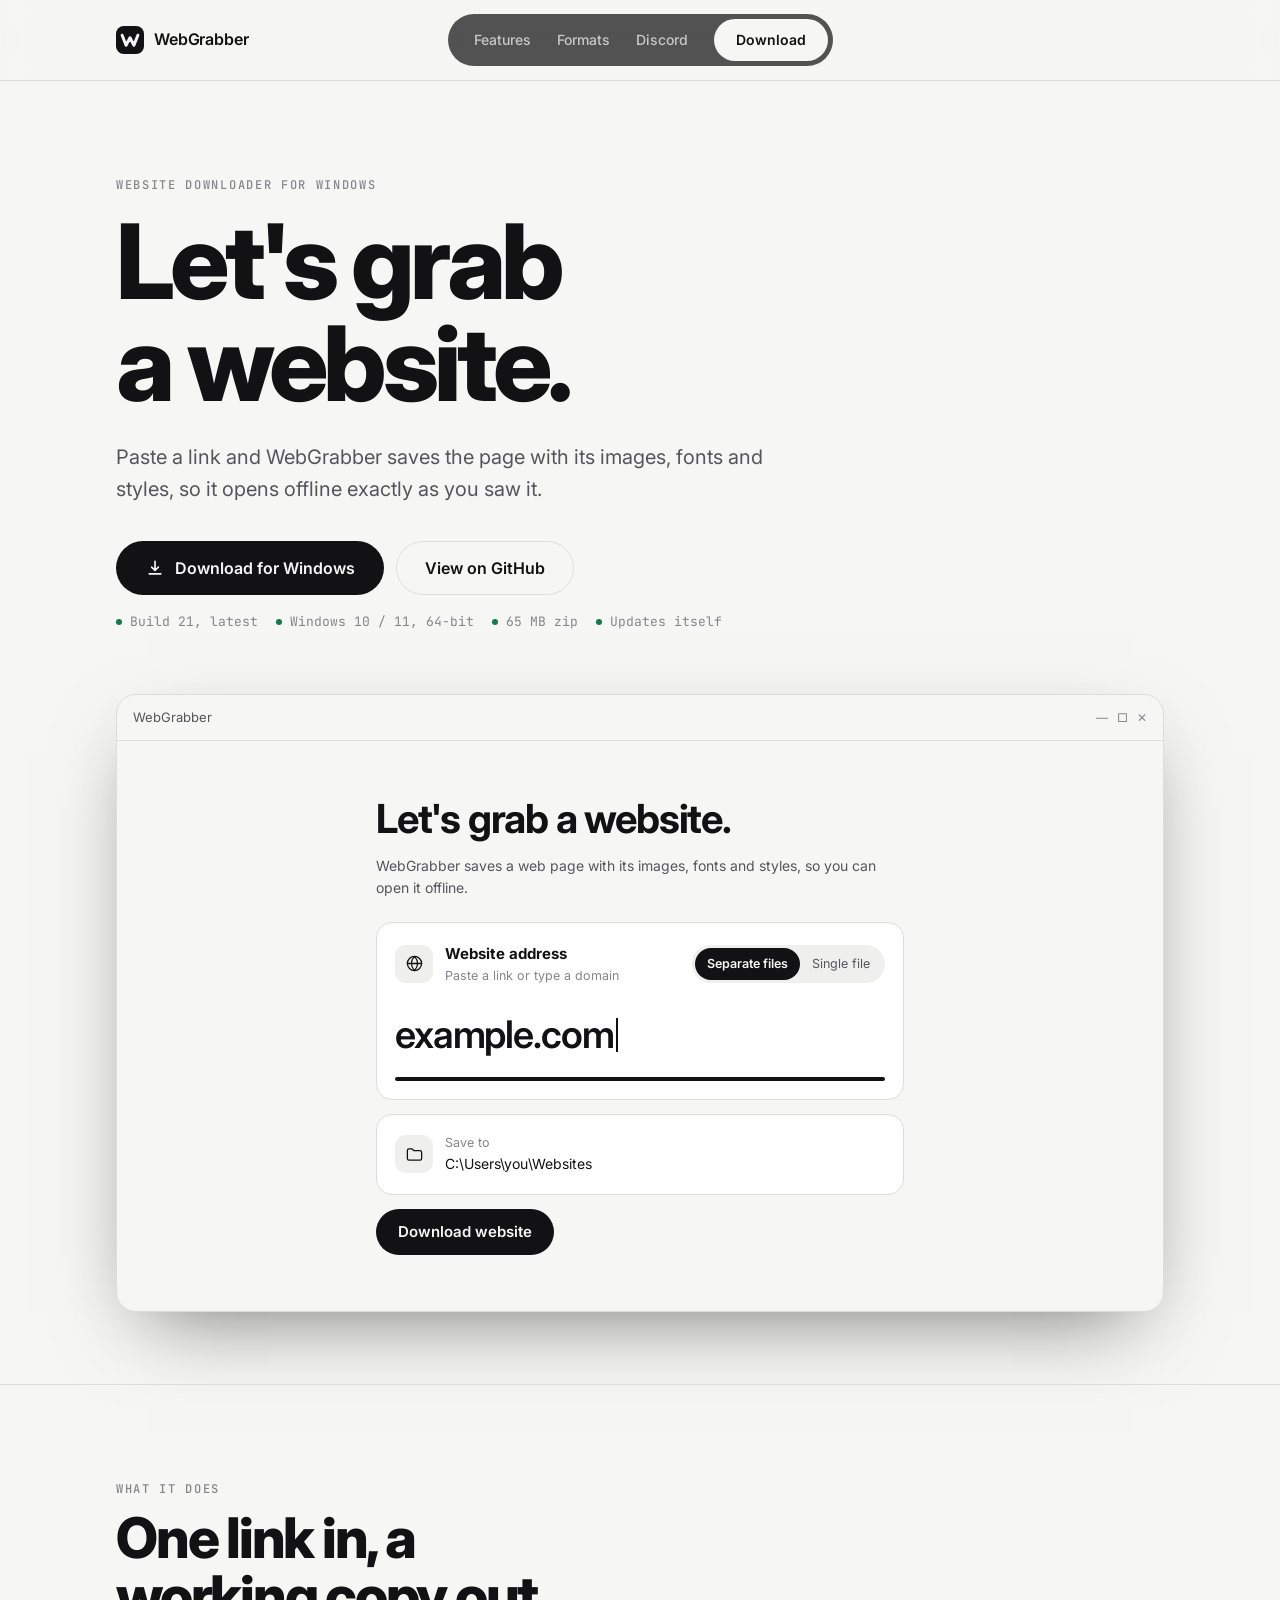
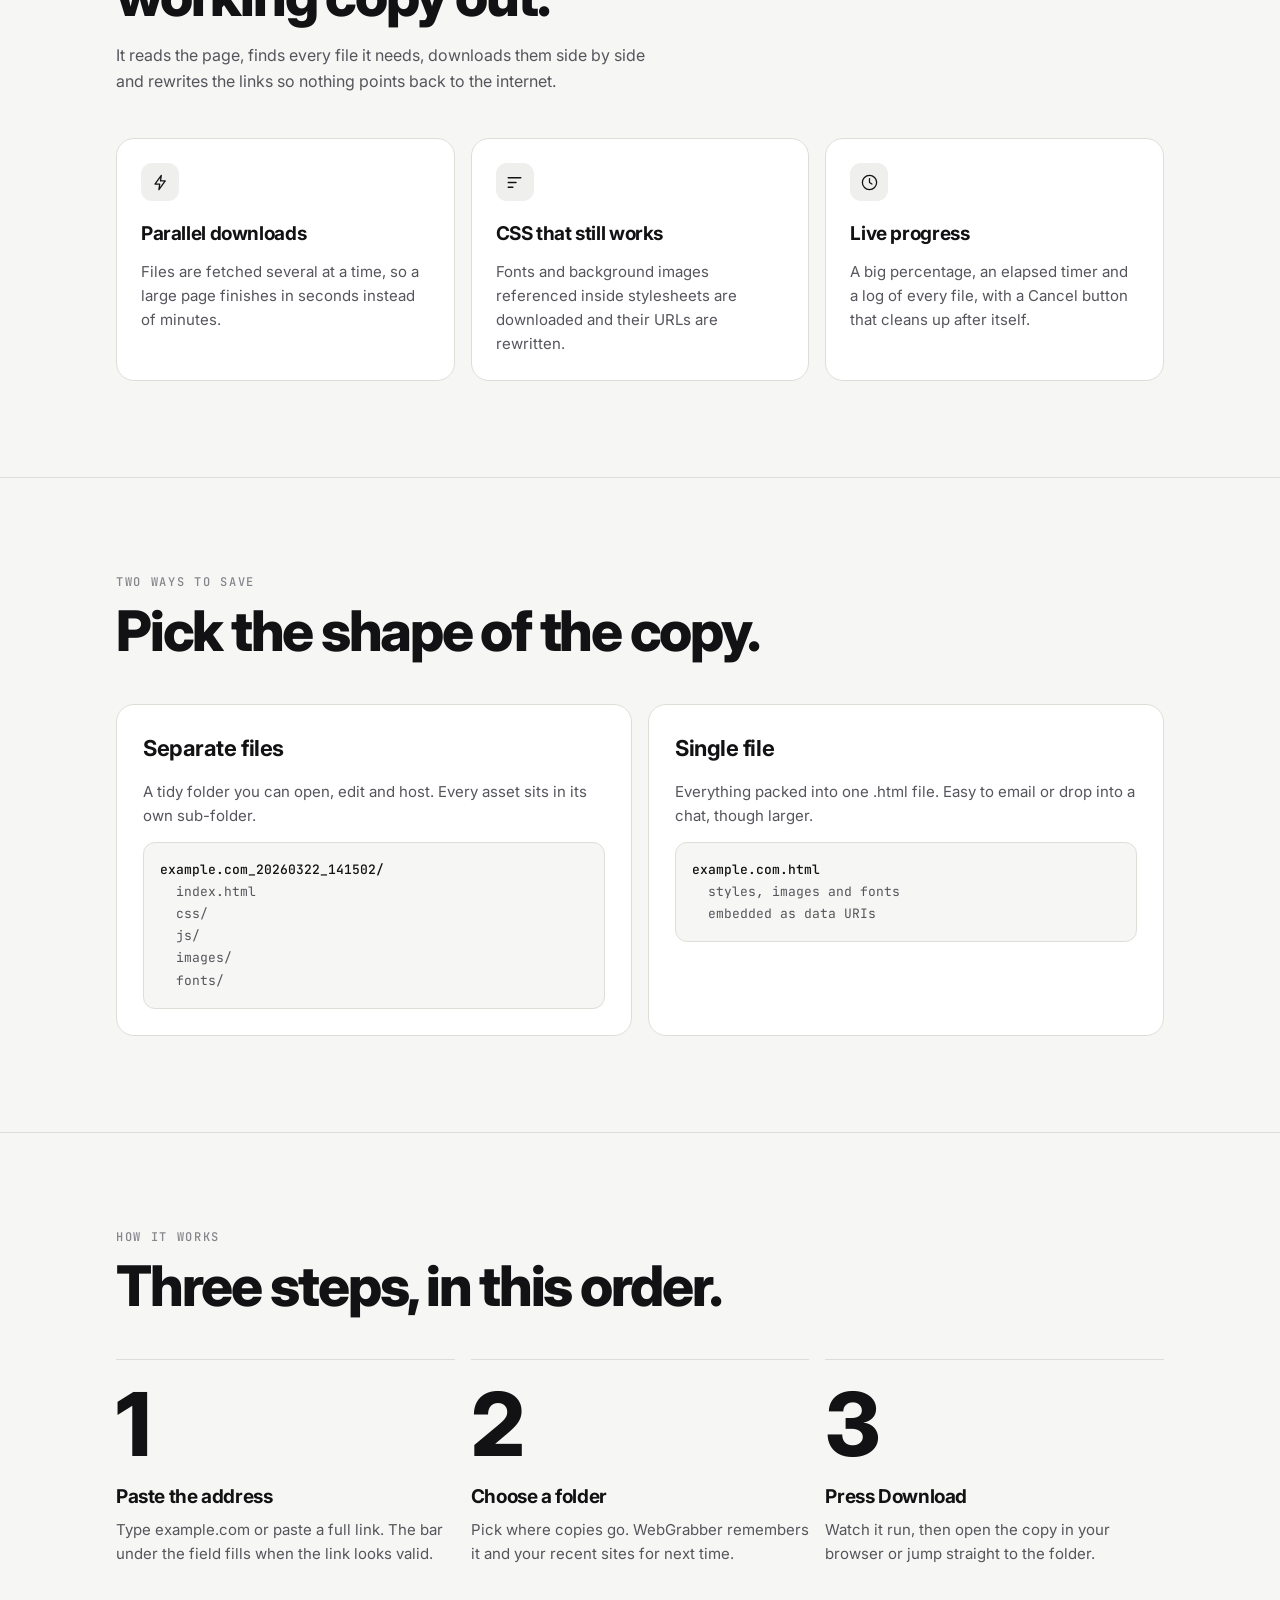
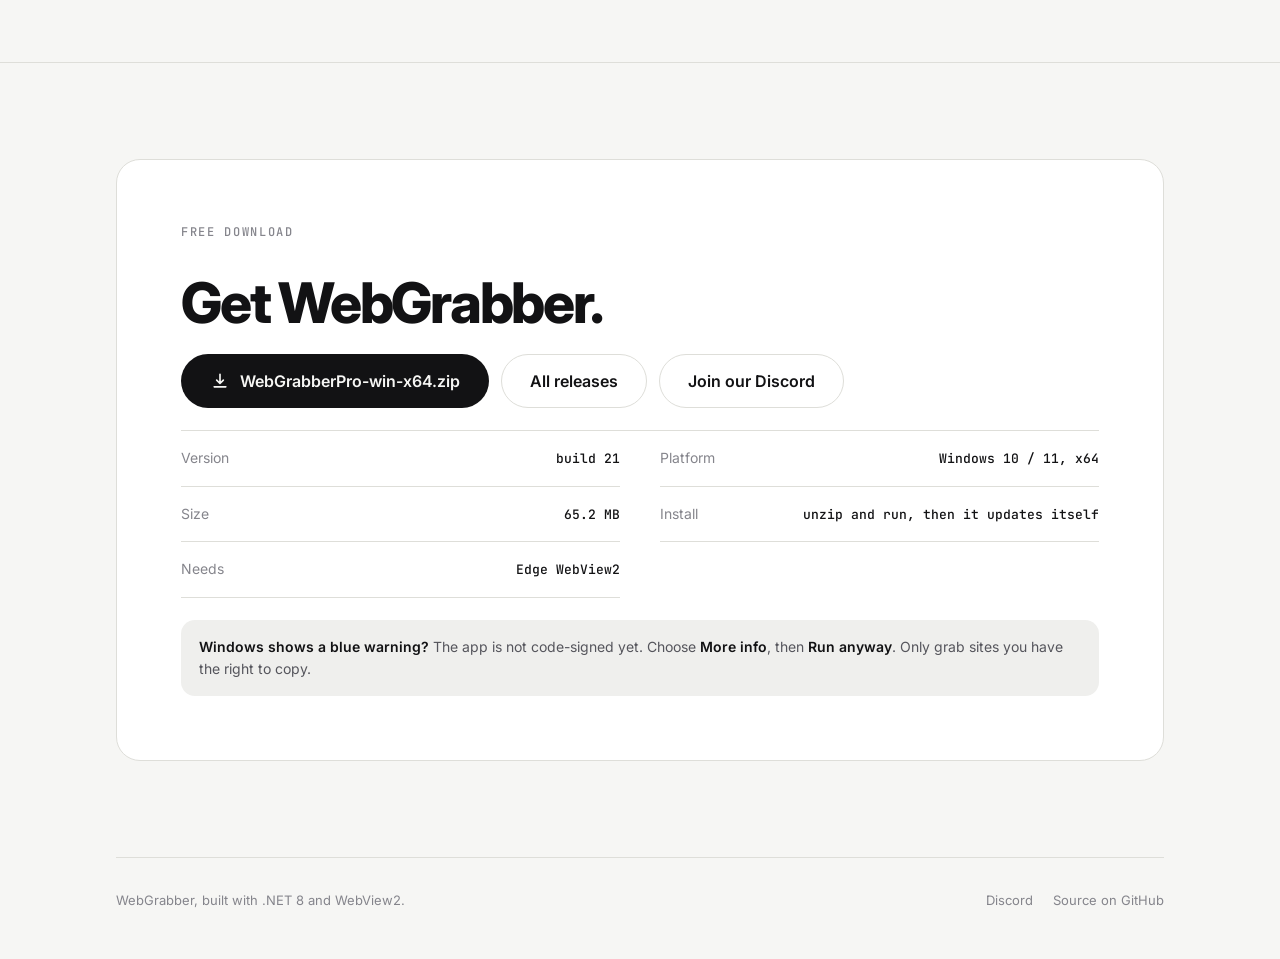
==== docs/index.html @ d93652ce "Add landing page in docs/ for GitHub Pages, with live version labels Co-Authored-By: Claude Sonnet 5" ====
<!doctype html>
<html lang="en">
<head>
<meta charset="utf-8">
<meta name="viewport" content="width=device-width, initial-scale=1">
<style>body{margin:0}</style>
<title>WebGrabber</title>
<link rel="preconnect" href="https://fonts.googleapis.com">
<link rel="preconnect" href="https://fonts.gstatic.com" crossorigin>
<link rel="stylesheet" href="https://fonts.googleapis.com/css2?family=Inter:wght@400;500;600;800&family=JetBrains+Mono:wght@400;500&display=swap">
<style>
/* Layout: one narrow column, oversized type, thin rules and bars. Mirrors the desktop app: near-black, off-white pill buttons. */
:root {
  --bg: #111113;
  --panel: #18181b;
  --panel-2: #1f1f23;
  --line: #2a2a30;
  --fg: #f4f4f5;
  --muted: #a1a1aa;
  --faint: #6b6b74;
  --btn-bg: #f4f4f5;
  --btn-fg: #111113;
  --ok: #6ee7a8;
  --bad: #f87171;
  --font: "Inter", "Segoe UI Variable", "Segoe UI", system-ui, sans-serif;
  --mono: "JetBrains Mono", ui-monospace, Consolas, monospace;
  color-scheme: dark;
}
@media (prefers-color-scheme: light) {
  :root:not([data-theme="dark"]) {
    --bg: #f6f6f4; --panel: #ffffff; --panel-2: #efefed; --line: #deded9;
    --fg: #121214; --muted: #55555c; --faint: #85858c;
    --btn-bg: #121214; --btn-fg: #f6f6f4; --ok: #137a49; --bad: #b42318;
    color-scheme: light;
  }
}
:root[data-theme="light"] {
  --bg: #f6f6f4; --panel: #ffffff; --panel-2: #efefed; --line: #deded9;
  --fg: #121214; --muted: #55555c; --faint: #85858c;
  --btn-bg: #121214; --btn-fg: #f6f6f4; --ok: #137a49; --bad: #b42318;
  color-scheme: light;
}
* { box-sizing: border-box; }
body { background: var(--bg); color: var(--fg); font: 400 16px/1.6 var(--font); -webkit-font-smoothing: antialiased; }
a { color: inherit; }
:focus-visible { outline: 2px solid var(--fg); outline-offset: 3px; border-radius: 6px; }

.wrap { width: 100%; max-width: 1080px; margin-inline: auto; padding-inline: max(16px, env(safe-area-inset-left, 0px)) max(16px, env(safe-area-inset-right, 0px)); }
.wrap > * { min-width: 0; }

/* nav: stays pinned while scrolling */
body::before { content: ""; position: fixed; inset: 0 0 auto; height: env(safe-area-inset-top, 0px); z-index: 30; background: var(--bg); }
.topbar { position: sticky; top: env(safe-area-inset-top, 0px); z-index: 20; background: var(--bg); border-bottom: 1px solid var(--line); }
@supports (background: color-mix(in srgb, red 50%, transparent)) { @supports (background: color-mix(in srgb, red 50%, transparent)) { .topbar { background: color-mix(in srgb, var(--bg) 60%, transparent); -webkit-backdrop-filter: blur(14px) saturate(1.5); backdrop-filter: blur(14px) saturate(1.5); } } }
section, header { scroll-margin-top: 72px; }
nav { display: flex; align-items: center; justify-content: space-between; gap: 16px; padding-block: 14px; }
.brand { display: flex; align-items: center; gap: 10px; font-weight: 600; text-decoration: none; letter-spacing: -.01em; }
.brand svg { width: 28px; height: 28px; }
nav { display: grid; grid-template-columns: 1fr auto 1fr; }
.nav-links { grid-column: 2; display: flex; align-items: center; gap: 26px; padding: 5px 5px 5px 26px; border-radius: 999px; background: var(--btn-bg); color: var(--btn-fg); font-size: 14px; font-weight: 500; }
@supports (background: color-mix(in srgb, red 50%, transparent)) { .nav-links { background: color-mix(in srgb, var(--btn-bg) 72%, transparent); -webkit-backdrop-filter: blur(14px) saturate(1.5); backdrop-filter: blur(14px) saturate(1.5); } }
.nav-links a { text-decoration: none; color: var(--btn-fg); opacity: .72; transition: opacity .15s; }
.nav-links a:hover { opacity: 1; color: var(--btn-fg); }
.nav-links a.dl-link { opacity: 1; background: var(--btn-fg); color: var(--btn-bg); font-weight: 600; padding: 10px 22px; border-radius: 999px; }
.nav-links a.dl-link:hover { color: var(--btn-bg); }
@media (max-width: 640px) { nav { grid-template-columns: 1fr auto; } .nav-links { grid-column: 2; gap: 18px; padding-left: 20px; } }
@media (max-width: 440px) { .nav-links .hide-sm, .brand span { display: none; } .nav-links { padding-left: 5px; } }

/* buttons */
.btn { display: inline-flex; align-items: center; justify-content: center; gap: 10px; height: 54px; padding: 0 28px; border-radius: 999px; font: 600 16px var(--font); text-decoration: none; border: 1px solid transparent; transition: transform .15s, background .15s; }
.btn svg { width: 20px; height: 20px; }
.btn-main { background: var(--btn-bg); color: var(--btn-fg); }
.btn-main:hover { transform: translateY(-1px); }
.btn-ghost { border-color: var(--line); color: var(--fg); }
.btn-ghost:hover { background: var(--panel); }
.btn-sm { height: 40px; padding: 0 18px; font-size: 14px; }

/* hero */
.hero { padding-block: clamp(40px, 8vw, 96px) clamp(40px, 6vw, 72px); }
.eyebrow { font: 500 12px var(--mono); letter-spacing: .14em; text-transform: uppercase; color: var(--faint); }
h1 { margin: 18px 0 0; font-weight: 800; font-size: clamp(44px, 9vw, 104px); line-height: .98; letter-spacing: -.045em; text-wrap: balance; max-width: 12ch; }
.lede { margin: 26px 0 0; max-width: 52ch; font-size: clamp(17px, 2.2vw, 20px); color: var(--muted); }
.cta { margin-top: 36px; display: flex; flex-wrap: wrap; gap: 12px; align-items: center; }
.meta { margin-top: 18px; display: flex; flex-wrap: wrap; gap: 6px 18px; font: 400 13px var(--mono); color: var(--faint); }
.meta span::before { content: ""; display: inline-block; width: 6px; height: 6px; border-radius: 50%; background: var(--ok); margin-right: 8px; vertical-align: 1px; }

/* app mock */
.shot { margin-top: clamp(36px, 6vw, 64px); border: 1px solid var(--line); border-radius: 20px; background: var(--bg); overflow: hidden; box-shadow: 0 30px 80px -30px rgba(0,0,0,.55); }
.shot-bar { display: flex; align-items: center; justify-content: space-between; padding: 12px 16px; border-bottom: 1px solid var(--line); font-size: 13px; color: var(--muted); }
.shot-bar .dots { display: flex; gap: 14px; color: var(--faint); font-size: 12px; }
.shot-body { padding: clamp(22px, 5vw, 56px); display: grid; gap: 14px; max-width: 640px; margin-inline: auto; }
.shot h3 { margin: 0; font-size: clamp(26px, 4.6vw, 40px); letter-spacing: -.03em; line-height: 1.1; }
.shot p { margin: 0 0 8px; color: var(--muted); font-size: 14px; }
.card { background: var(--panel); border: 1px solid var(--line); border-radius: 16px; padding: 18px; }
.card-head { display: flex; flex-wrap: wrap; gap: 12px; align-items: center; justify-content: space-between; }
.tile { width: 38px; height: 38px; border-radius: 11px; background: var(--panel-2); display: grid; place-items: center; flex: none; }
.tile svg { width: 19px; height: 19px; }
.seg { display: inline-flex; background: var(--panel-2); border-radius: 999px; padding: 3px; font-size: 12.5px; }
.seg span { padding: 6px 12px; border-radius: 999px; color: var(--muted); white-space: nowrap; }
.seg .on { background: var(--btn-bg); color: var(--btn-fg); font-weight: 600; }
.url { margin-top: 18px; font-size: clamp(24px, 5vw, 38px); font-weight: 600; letter-spacing: -.03em; overflow-wrap: anywhere; }
.url i { display: inline-block; width: 2px; height: .9em; background: var(--fg); vertical-align: -.1em; margin-left: 3px; animation: blink 1.1s steps(1) infinite; }
@keyframes blink { 50% { opacity: 0; } }
.track { margin-top: 12px; height: 4px; border-radius: 4px; background: var(--line); overflow: hidden; }
.track b { display: block; height: 100%; width: 100%; background: var(--fg); }
.fake-btn { justify-self: start; display: inline-flex; gap: 8px; align-items: center; height: 46px; padding: 0 22px; border-radius: 999px; background: var(--btn-bg); color: var(--btn-fg); font-weight: 600; font-size: 15px; }

/* sections */
section { padding-block: clamp(48px, 8vw, 96px); border-top: 1px solid var(--line); }
h2 { margin: 12px 0 0; font-size: clamp(32px, 5.5vw, 56px); line-height: 1.04; letter-spacing: -.04em; font-weight: 800; text-wrap: balance; max-width: 18ch; }
.sub { margin: 18px 0 0; max-width: 56ch; color: var(--muted); }

.grid3 { margin-top: 44px; display: grid; grid-template-columns: repeat(auto-fit, minmax(260px, 1fr)); gap: 16px; }
.feat { padding: 24px; border: 1px solid var(--line); border-radius: 18px; background: var(--panel); display: grid; gap: 10px; align-content: start; }
.feat .tile { margin-bottom: 8px; }
.feat h3 { margin: 0; font-size: 19px; letter-spacing: -.02em; }
.feat p { margin: 0; color: var(--muted); font-size: 15px; }

/* modes */
.modes { margin-top: 44px; display: grid; grid-template-columns: repeat(auto-fit, minmax(300px, 1fr)); gap: 16px; }
.mode { border: 1px solid var(--line); border-radius: 18px; padding: 26px; background: var(--panel); display: grid; gap: 14px; align-content: start; }
.mode h3 { margin: 0; font-size: 22px; letter-spacing: -.02em; }
.mode p { margin: 0; color: var(--muted); font-size: 15px; }
pre { margin: 0; padding: 16px; border-radius: 12px; background: var(--bg); border: 1px solid var(--line); font: 400 13px/1.7 var(--mono); color: var(--muted); overflow-x: auto; }
pre b { color: var(--fg); font-weight: 500; }

/* steps: a real sequence */
.steps { margin: 44px 0 0; padding: 0; list-style: none; display: grid; grid-template-columns: repeat(auto-fit, minmax(240px, 1fr)); gap: 16px; counter-reset: s; }
.steps li { counter-increment: s; border-top: 1px solid var(--line); padding-top: 20px; }
.steps li::before { content: counter(s); display: block; font-weight: 800; font-size: clamp(56px, 8vw, 88px); line-height: 1; letter-spacing: -.05em; margin-bottom: 14px; }
.steps h3 { margin: 0 0 6px; font-size: 19px; letter-spacing: -.02em; }
.steps p { margin: 0; color: var(--muted); font-size: 15px; }

/* download panel */
.dl { border: 1px solid var(--line); border-radius: 24px; background: var(--panel); padding: clamp(28px, 6vw, 64px); display: grid; gap: 22px; }
.dl h2 { max-width: 14ch; }
.kv { display: grid; grid-template-columns: repeat(auto-fit, minmax(min(100%, 300px), 1fr)); column-gap: 40px; border-top: 1px solid var(--line); }
.kv div { padding: 16px 0; border-bottom: 1px solid var(--line); display: flex; justify-content: space-between; align-items: baseline; gap: 12px; font-size: 14px; }
.kv span { color: var(--faint); }
.kv b { font: 500 13px var(--mono); text-align: right; }
.note { padding: 16px 18px; border-radius: 14px; background: var(--panel-2); color: var(--muted); font-size: 14px; }
.note strong { color: var(--fg); font-weight: 600; }

footer { border-top: 1px solid var(--line); padding-block: 32px 48px; display: flex; flex-wrap: wrap; gap: 12px 24px; justify-content: space-between; color: var(--faint); font-size: 13px; }
footer a { text-decoration: none; }
footer a:hover { color: var(--fg); }

@media (prefers-reduced-motion: reduce) { .url i { animation: none; } .btn { transition: none; } }
</style>

<div class="topbar"><div class="wrap">
  <nav>
    <a class="brand" href="#top" aria-label="WebGrabber home">
      <svg viewBox="0 0 32 32" aria-hidden="true"><rect width="32" height="32" rx="9" style="fill:var(--btn-bg)"/><path d="M7 10.5L11.5 22L16 13.5L20.5 22L25 10.5" fill="none" style="stroke:var(--btn-fg)" stroke-width="3.4" stroke-linecap="round" stroke-linejoin="round"/></svg>
      WebGrabber
    </a>
    <div class="nav-links">
      <a class="hide-sm" href="#features">Features</a>
      <a class="hide-sm" href="#formats">Formats</a>
      <a href="https://discord.com/invite/cwxeXehAFX">Discord</a>
      <a class="dl-link" href="https://github.com/b62082826-gif/Web-Cloner/releases/latest/download/WebGrabberPro-win-x64.zip">Download</a>
    </div>
  </nav>
</div></div>

<div class="wrap">
  <header class="hero" id="top">
    <div class="eyebrow">Website downloader for Windows</div>
    <h1>Let's grab a website.</h1>
    <p class="lede">Paste a link and WebGrabber saves the page with its images, fonts and styles, so it opens offline exactly as you saw it.</p>
    <div class="cta">
      <a class="btn btn-main" href="https://github.com/b62082826-gif/Web-Cloner/releases/latest/download/WebGrabberPro-win-x64.zip">
        <svg viewBox="0 0 24 24" fill="none" stroke="currentColor" stroke-width="2" stroke-linecap="round" stroke-linejoin="round" aria-hidden="true"><path d="M12 4v11m0 0l-4-4m4 4l4-4"/><path d="M5 19h14"/></svg>
        Download for Windows
      </a>
      <a class="btn btn-ghost" href="https://github.com/b62082826-gif/Web-Cloner">View on GitHub</a>
    </div>
    <div class="meta"><span id="vMeta">Build 21, latest</span><span>Windows 10 / 11, 64-bit</span><span>65 MB zip</span><span>Updates itself</span></div>

    <div class="shot" role="img" aria-label="The WebGrabber home screen with a website address typed in">
      <div class="shot-bar"><span>WebGrabber</span><span class="dots">&#8212; &nbsp; &#9633; &nbsp; &#10005;</span></div>
      <div class="shot-body">
        <h3>Let's grab a website.</h3>
        <p>WebGrabber saves a web page with its images, fonts and styles, so you can open it offline.</p>
        <div class="card">
          <div class="card-head">
            <div style="display:flex;gap:12px;align-items:center">
              <div class="tile"><svg viewBox="0 0 24 24" fill="none" stroke="currentColor" stroke-width="1.6" stroke-linecap="round" stroke-linejoin="round" aria-hidden="true"><circle cx="12" cy="12" r="9"/><path d="M3 12h18M12 3c2.6 2.7 3.9 5.7 3.9 9s-1.3 6.3-3.9 9c-2.6-2.7-3.9-5.7-3.9-9S9.4 5.7 12 3z"/></svg></div>
              <div><b style="font-size:15px">Website address</b><div style="font-size:12.5px;color:var(--faint)">Paste a link or type a domain</div></div>
            </div>
            <div class="seg"><span class="on">Separate files</span><span>Single file</span></div>
          </div>
          <div class="url">example.com<i></i></div>
          <div class="track"><b></b></div>
        </div>
        <div class="card" style="display:flex;gap:12px;align-items:center">
          <div class="tile"><svg viewBox="0 0 24 24" fill="none" stroke="currentColor" stroke-width="1.6" stroke-linecap="round" stroke-linejoin="round" aria-hidden="true"><path d="M3 7a2 2 0 0 1 2-2h4l2 2h8a2 2 0 0 1 2 2v8a2 2 0 0 1-2 2H5a2 2 0 0 1-2-2V7z"/></svg></div>
          <div style="min-width:0"><div style="font-size:12.5px;color:var(--faint)">Save to</div><div style="font-size:14px;overflow-wrap:anywhere">C:\Users\you\Websites</div></div>
        </div>
        <span class="fake-btn">Download website</span>
      </div>
    </div>
  </header>
</div>

<section id="features">
  <div class="wrap">
    <div class="eyebrow">What it does</div>
    <h2>One link in, a working copy out.</h2>
    <p class="sub">It reads the page, finds every file it needs, downloads them side by side and rewrites the links so nothing points back to the internet.</p>
    <div class="grid3">
      <div class="feat">
        <div class="tile"><svg viewBox="0 0 24 24" fill="none" stroke="currentColor" stroke-width="1.6" stroke-linecap="round" stroke-linejoin="round" aria-hidden="true"><path d="M13 3L5 14h6l-1 7 8-11h-6z"/></svg></div>
        <h3>Parallel downloads</h3>
        <p>Files are fetched several at a time, so a large page finishes in seconds instead of minutes.</p>
      </div>
      <div class="feat">
        <div class="tile"><svg viewBox="0 0 24 24" fill="none" stroke="currentColor" stroke-width="1.6" stroke-linecap="round" stroke-linejoin="round" aria-hidden="true"><path d="M4 6h16M4 12h10M4 18h6"/></svg></div>
        <h3>CSS that still works</h3>
        <p>Fonts and background images referenced inside stylesheets are downloaded and their URLs are rewritten.</p>
      </div>
      <div class="feat">
        <div class="tile"><svg viewBox="0 0 24 24" fill="none" stroke="currentColor" stroke-width="1.6" stroke-linecap="round" stroke-linejoin="round" aria-hidden="true"><circle cx="12" cy="12" r="9"/><path d="M12 7v5l3 2"/></svg></div>
        <h3>Live progress</h3>
        <p>A big percentage, an elapsed timer and a log of every file, with a Cancel button that cleans up after itself.</p>
      </div>
    </div>
  </div>
</section>

<section id="formats">
  <div class="wrap">
    <div class="eyebrow">Two ways to save</div>
    <h2>Pick the shape of the copy.</h2>
    <div class="modes">
      <div class="mode">
        <h3>Separate files</h3>
        <p>A tidy folder you can open, edit and host. Every asset sits in its own sub-folder.</p>
<pre><b>example.com_20260322_141502/</b>
  index.html
  css/
  js/
  images/
  fonts/</pre>
      </div>
      <div class="mode">
        <h3>Single file</h3>
        <p>Everything packed into one .html file. Easy to email or drop into a chat, though larger.</p>
<pre><b>example.com.html</b>
  styles, images and fonts
  embedded as data URIs</pre>
      </div>
    </div>
  </div>
</section>

<section>
  <div class="wrap">
    <div class="eyebrow">How it works</div>
    <h2>Three steps, in this order.</h2>
    <ol class="steps">
      <li><h3>Paste the address</h3><p>Type example.com or paste a full link. The bar under the field fills when the link looks valid.</p></li>
      <li><h3>Choose a folder</h3><p>Pick where copies go. WebGrabber remembers it and your recent sites for next time.</p></li>
      <li><h3>Press Download</h3><p>Watch it run, then open the copy in your browser or jump straight to the folder.</p></li>
    </ol>
  </div>
</section>

<section id="download">
  <div class="wrap">
    <div class="dl">
      <div class="eyebrow">Free download</div>
      <h2>Get WebGrabber.</h2>
      <div class="cta" style="margin-top:0">
        <a class="btn btn-main" href="https://github.com/b62082826-gif/Web-Cloner/releases/latest/download/WebGrabberPro-win-x64.zip">
          <svg viewBox="0 0 24 24" fill="none" stroke="currentColor" stroke-width="2" stroke-linecap="round" stroke-linejoin="round" aria-hidden="true"><path d="M12 4v11m0 0l-4-4m4 4l4-4"/><path d="M5 19h14"/></svg>
          WebGrabberPro-win-x64.zip
        </a>
        <a class="btn btn-ghost" href="https://github.com/b62082826-gif/Web-Cloner/releases">All releases</a>
        <a class="btn btn-ghost" href="https://discord.com/invite/cwxeXehAFX">Join our Discord</a>
      </div>
      <div class="kv">
        <div><span>Version</span><b id="vKv">build 21</b></div>
        <div><span>Platform</span><b>Windows 10 / 11, x64</b></div>
        <div><span>Size</span><b id="sizeKv">65.2 MB</b></div>
        <div><span>Install</span><b>unzip and run, then it updates itself</b></div>
        <div><span>Needs</span><b>Edge WebView2</b></div>
      </div>
      <div class="note"><strong>Windows shows a blue warning?</strong> The app is not code-signed yet. Choose <strong>More info</strong>, then <strong>Run anyway</strong>. Only grab sites you have the right to copy.</div>
    </div>
  </div>
</section>

<div class="wrap">
  <footer>
    <span>WebGrabber, built with .NET 8 and WebView2.</span>
    <span style="display:flex;gap:20px"><a href="https://discord.com/invite/cwxeXehAFX">Discord</a><a href="https://github.com/b62082826-gif/Web-Cloner">Source on GitHub</a></span>
  </footer>
</div>

<script>
/* Keep the version labels current: ask GitHub for the newest build-N release. */
(function () {
  fetch("https://api.github.com/repos/b62082826-gif/Web-Cloner/releases?per_page=30")
    .then(function (r) { return r.ok ? r.json() : Promise.reject(); })
    .then(function (list) {
      var best = null;
      list.forEach(function (rel) {
        var m = /^build-(\d+)$/.exec(rel.tag_name || "");
        if (!m || rel.draft) return;
        var n = +m[1];
        var asset = (rel.assets || []).filter(function (a) { return a.name === "WebGrabberPro-win-x64.zip"; })[0];
        if (asset && (!best || n > best.n)) best = { n: n, size: asset.size };
      });
      if (!best) return;
      document.getElementById("vMeta").textContent = "Build " + best.n + ", latest";
      document.getElementById("vKv").textContent = "build " + best.n;
      document.getElementById("sizeKv").textContent = (best.size / 1048576).toFixed(1) + " MB";
    })
    .catch(function () {});
})();
</script>
</body>
</html>
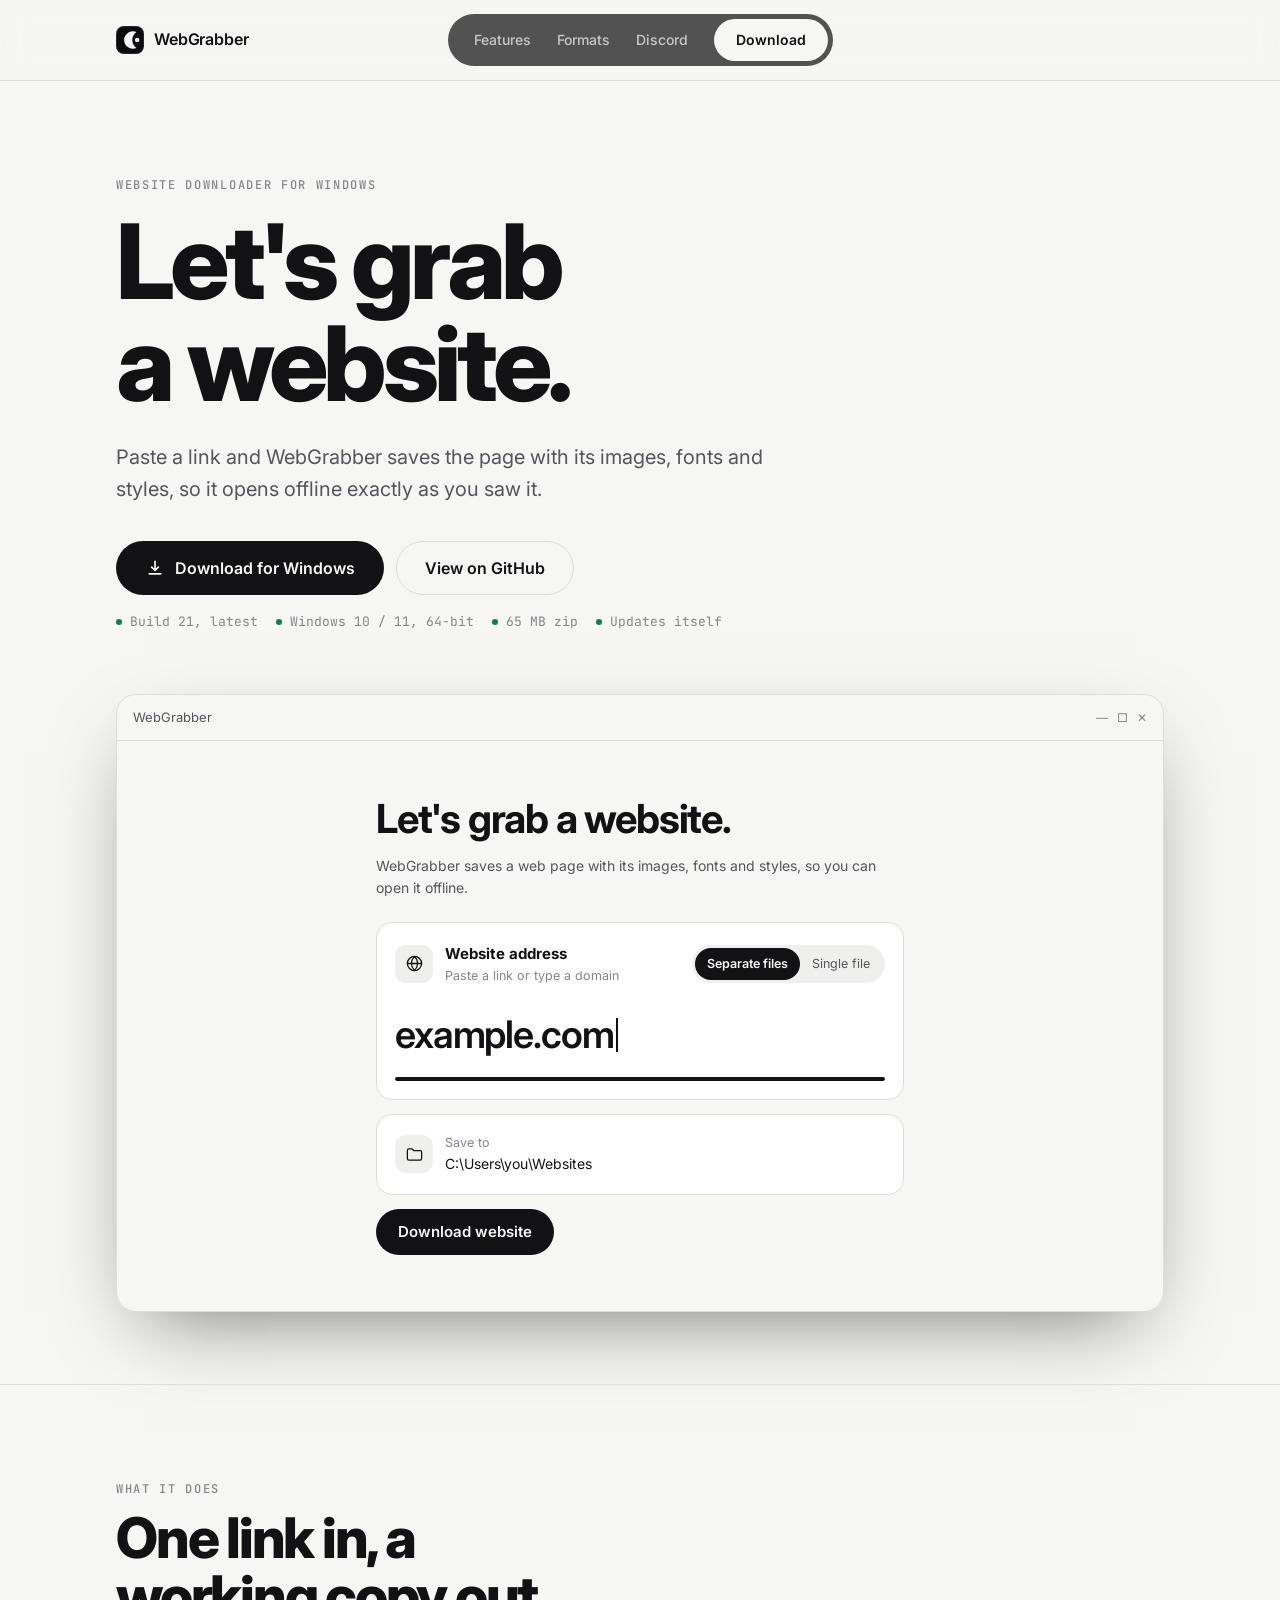
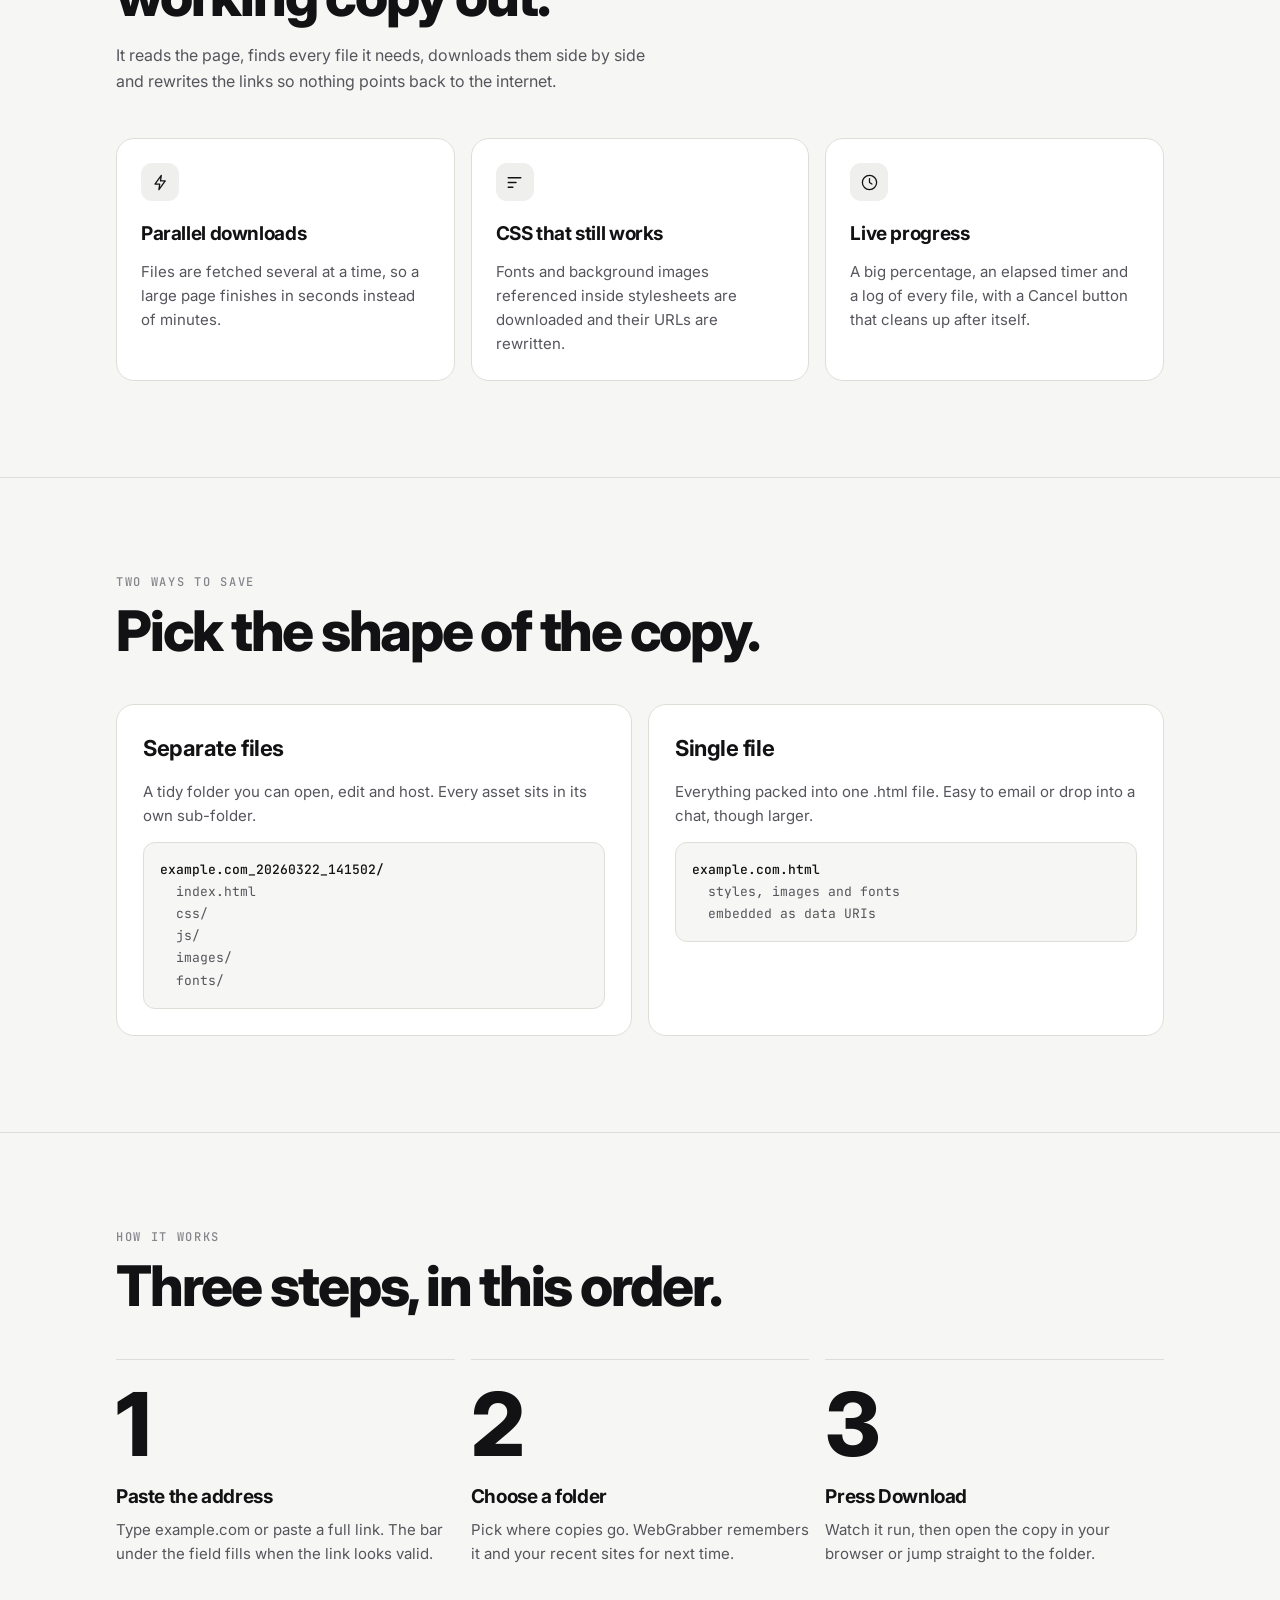
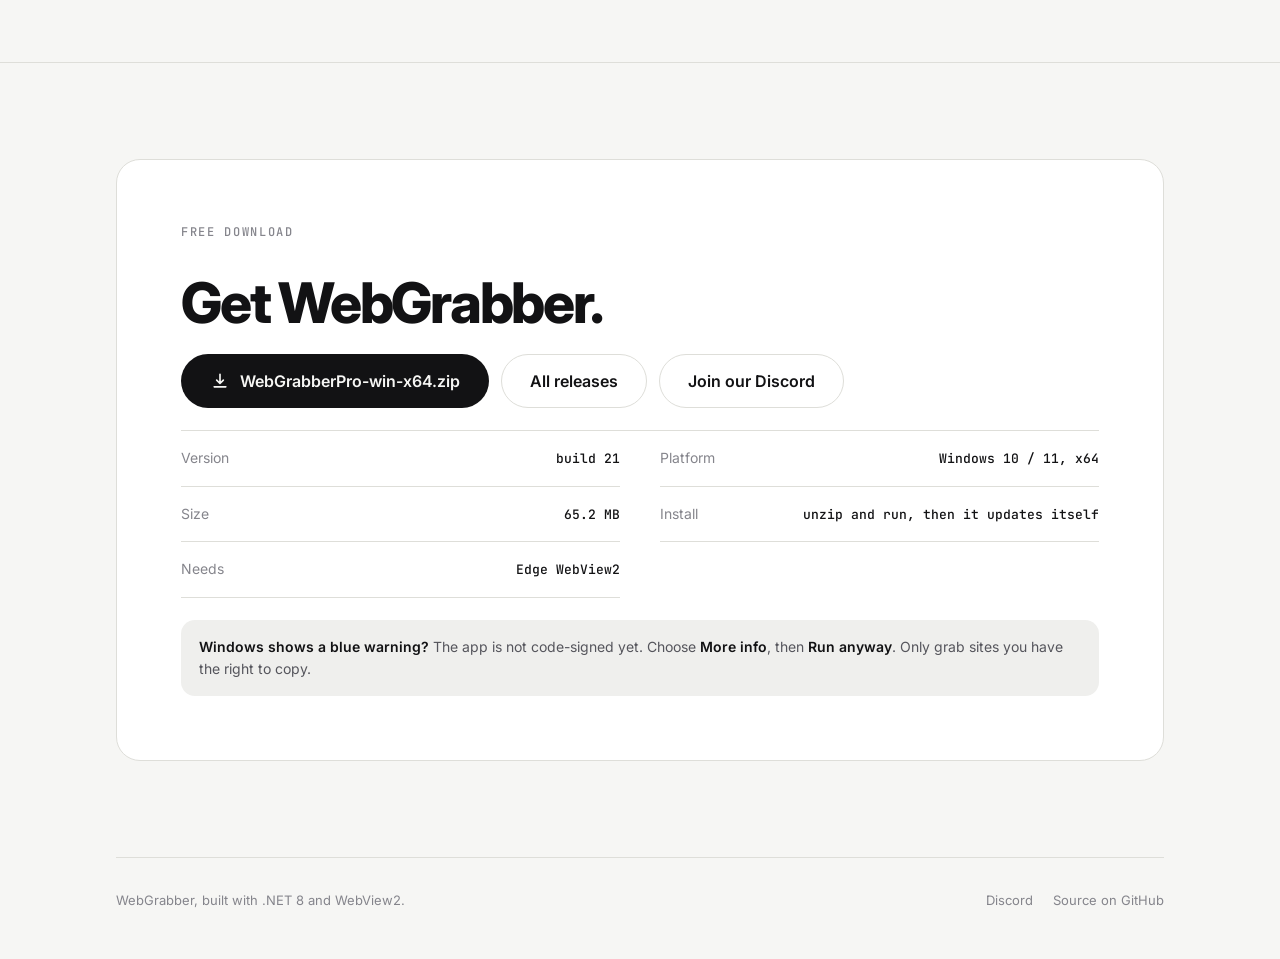
==== commit c7e3c011: "Brand: new crescent-and-dot logo (app, exe icon, website) Co-Authored-By: Claude Sonnet 5.5 <noreply" ====
--- a/docs/index.html
+++ b/docs/index.html
@@ -151,7 +151,7 @@
 <div class="topbar"><div class="wrap">
   <nav>
     <a class="brand" href="#top" aria-label="WebGrabber home">
-      <svg viewBox="0 0 32 32" aria-hidden="true"><rect width="32" height="32" rx="9" style="fill:var(--btn-bg)"/><path d="M7 10.5L11.5 22L16 13.5L20.5 22L25 10.5" fill="none" style="stroke:var(--btn-fg)" stroke-width="3.4" stroke-linecap="round" stroke-linejoin="round"/></svg>
+      <svg viewBox="0 0 32 32" aria-hidden="true"><rect width="32" height="32" rx="9" fill="#0b0b0d"/><rect x=".5" y=".5" width="31" height="31" rx="8.5" fill="none" stroke="#fff" stroke-opacity=".16"/><path fill="#f4f4f5" d="M23.4 6.9A10 10 0 1 0 23.4 25.1A11 11 0 0 1 23.4 6.9Z"/><circle cx="24.2" cy="16" r="2.6" fill="#f4f4f5"/></svg>
       WebGrabber
     </a>
     <div class="nav-links">
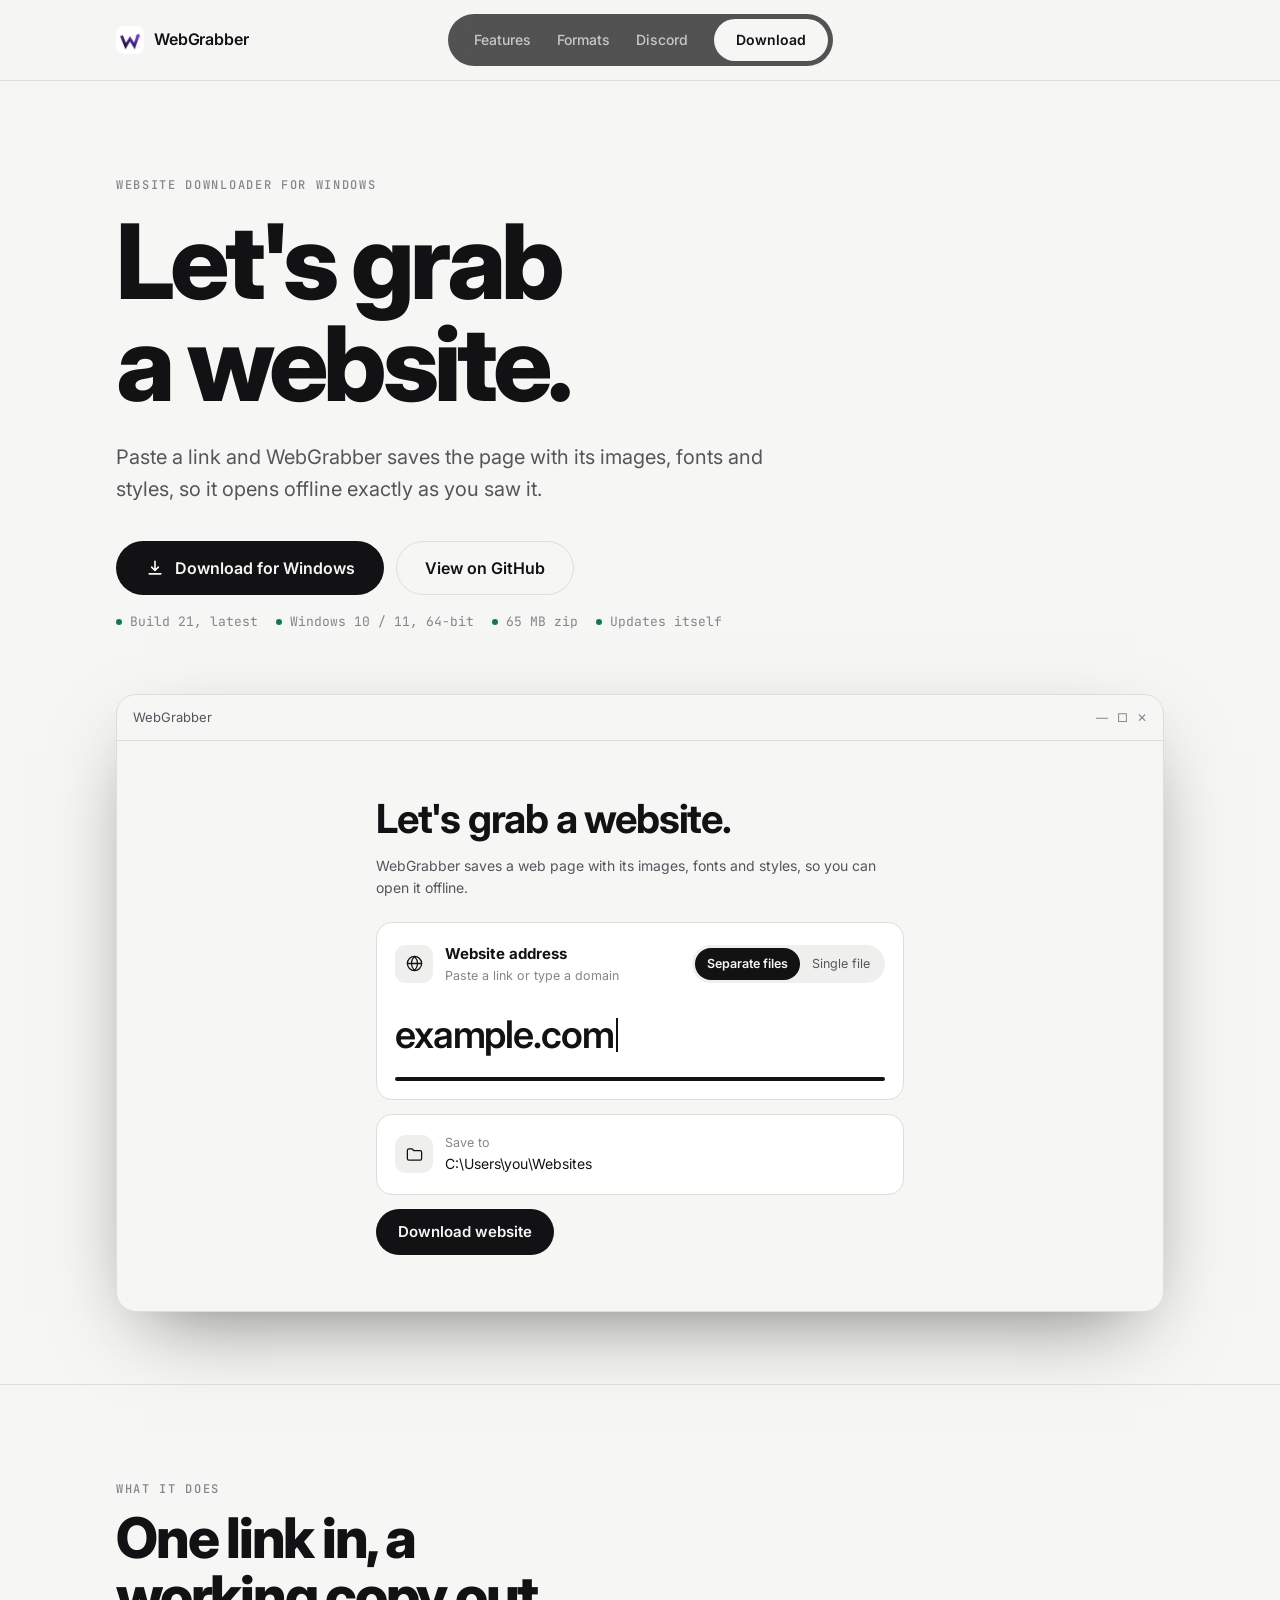
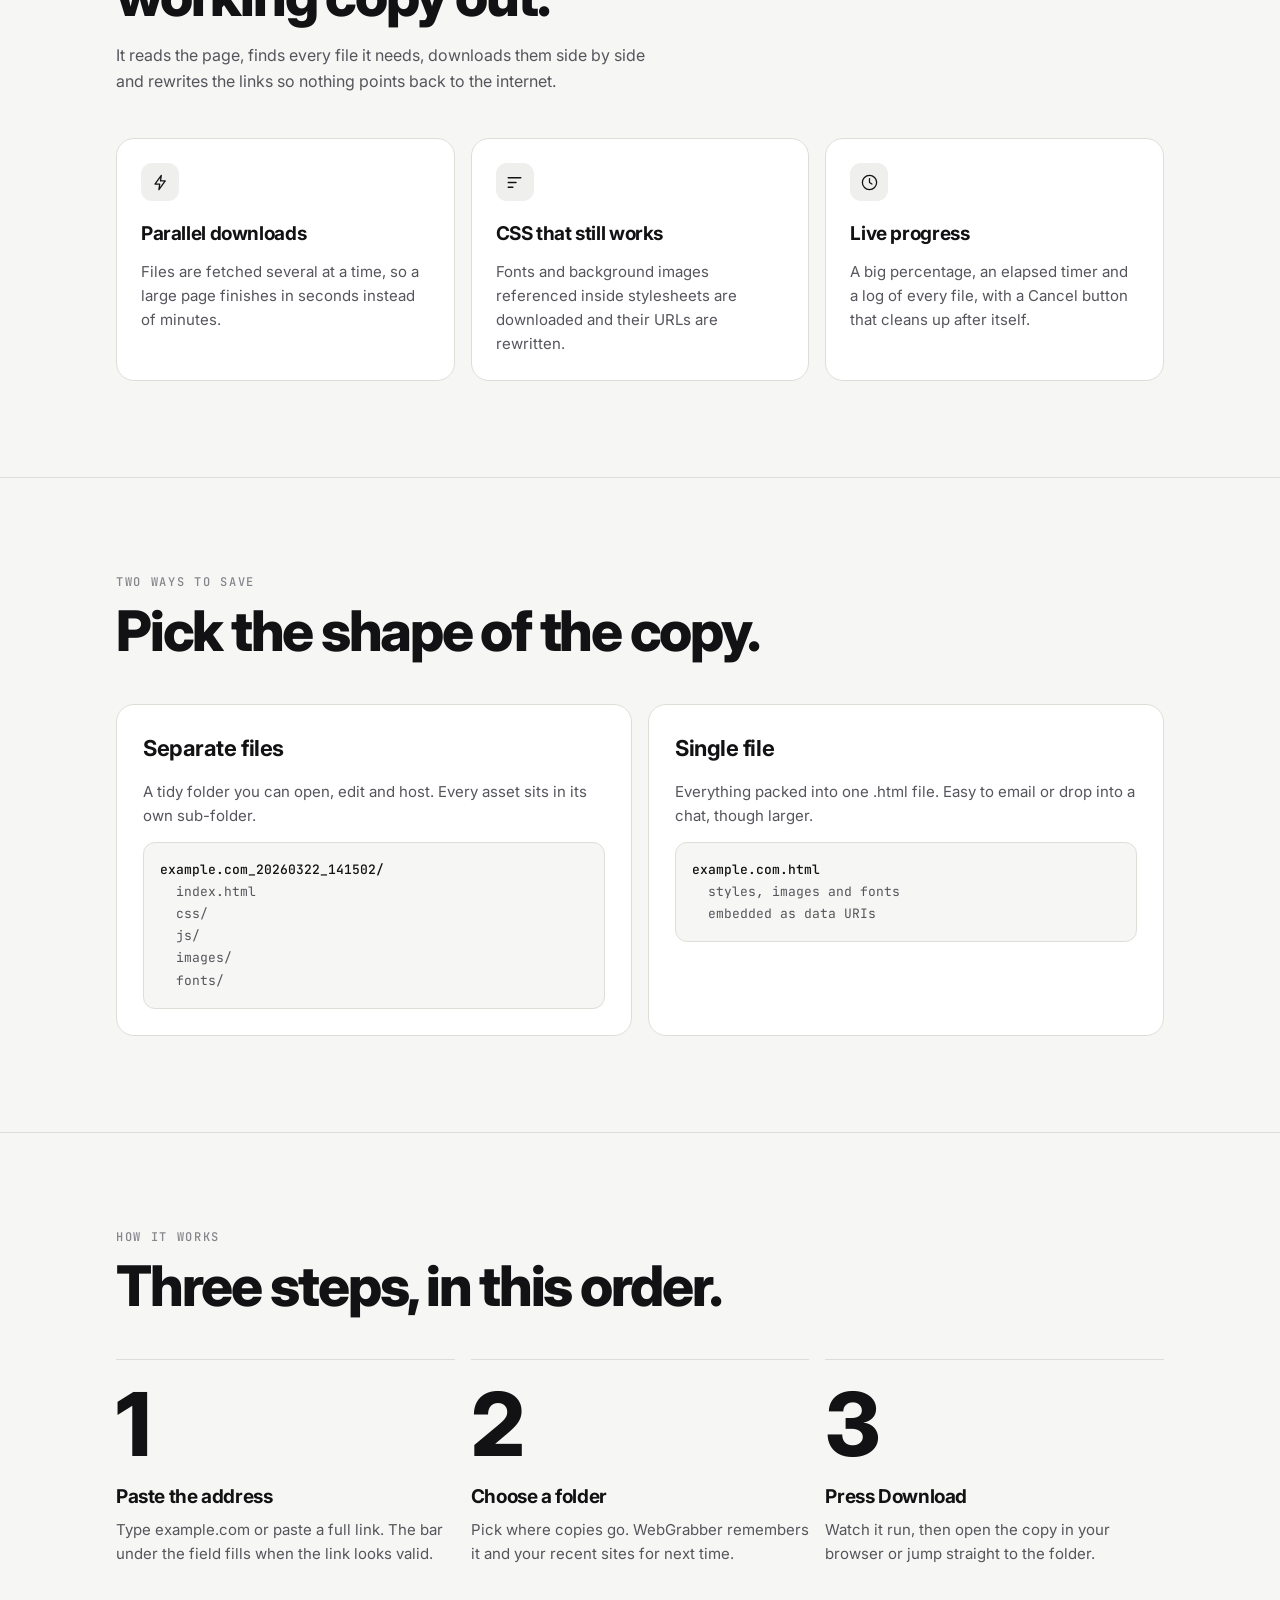
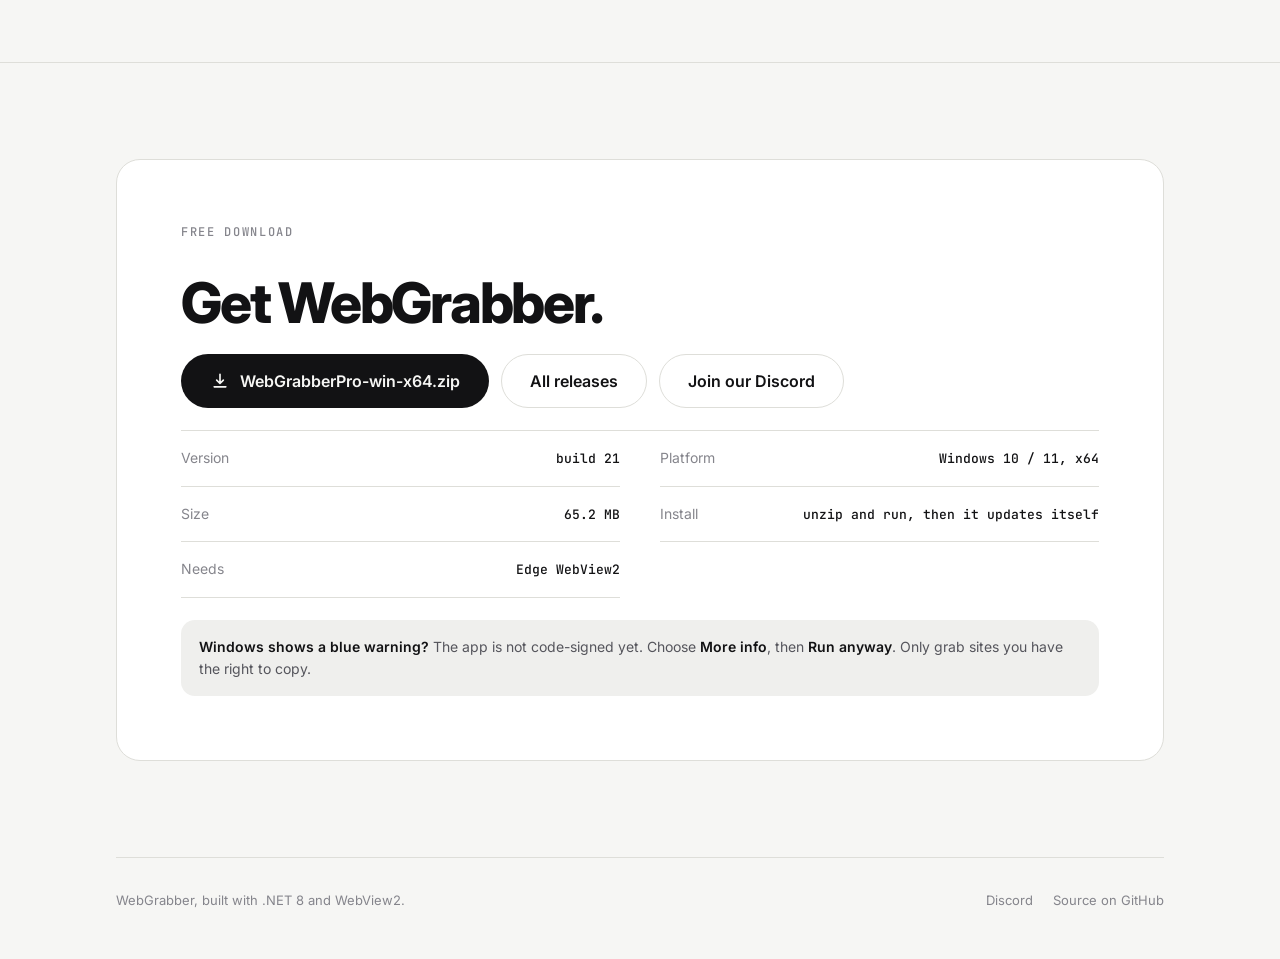
==== commit d3e26a51: "Brand: use the purple W logo (dark and light variants) in app, exe icon and website Co-Authored-By: " ====
--- a/docs/index.html
+++ b/docs/index.html
@@ -55,7 +55,11 @@
 section, header { scroll-margin-top: 72px; }
 nav { display: flex; align-items: center; justify-content: space-between; gap: 16px; padding-block: 14px; }
 .brand { display: flex; align-items: center; gap: 10px; font-weight: 600; text-decoration: none; letter-spacing: -.01em; }
-.brand svg { width: 28px; height: 28px; }
+.brand img { width: 28px; height: 28px; border-radius: 8px; }
+.brand .logo-main { display: none; }
+@media (prefers-color-scheme: dark) { :root:not([data-theme="light"]) .brand .logo-main { display: block; } :root:not([data-theme="light"]) .brand .logo-light { display: none; } }
+:root[data-theme="dark"] .brand .logo-main { display: block; }
+:root[data-theme="dark"] .brand .logo-light { display: none; }
 nav { display: grid; grid-template-columns: 1fr auto 1fr; }
 .nav-links { grid-column: 2; display: flex; align-items: center; gap: 26px; padding: 5px 5px 5px 26px; border-radius: 999px; background: var(--btn-bg); color: var(--btn-fg); font-size: 14px; font-weight: 500; }
 @supports (background: color-mix(in srgb, red 50%, transparent)) { .nav-links { background: color-mix(in srgb, var(--btn-bg) 72%, transparent); -webkit-backdrop-filter: blur(14px) saturate(1.5); backdrop-filter: blur(14px) saturate(1.5); } }
@@ -151,7 +155,7 @@
 <div class="topbar"><div class="wrap">
   <nav>
     <a class="brand" href="#top" aria-label="WebGrabber home">
-      <svg viewBox="0 0 32 32" aria-hidden="true"><rect width="32" height="32" rx="9" fill="#0b0b0d"/><rect x=".5" y=".5" width="31" height="31" rx="8.5" fill="none" stroke="#fff" stroke-opacity=".16"/><path fill="#f4f4f5" d="M23.4 6.9A10 10 0 1 0 23.4 25.1A11 11 0 0 1 23.4 6.9Z"/><circle cx="24.2" cy="16" r="2.6" fill="#f4f4f5"/></svg>
+      <img class="logo-main" src="logo-main.png" alt="" width="28" height="28"><img class="logo-light" src="logo-light.png" alt="" width="28" height="28">
       WebGrabber
     </a>
     <div class="nav-links">
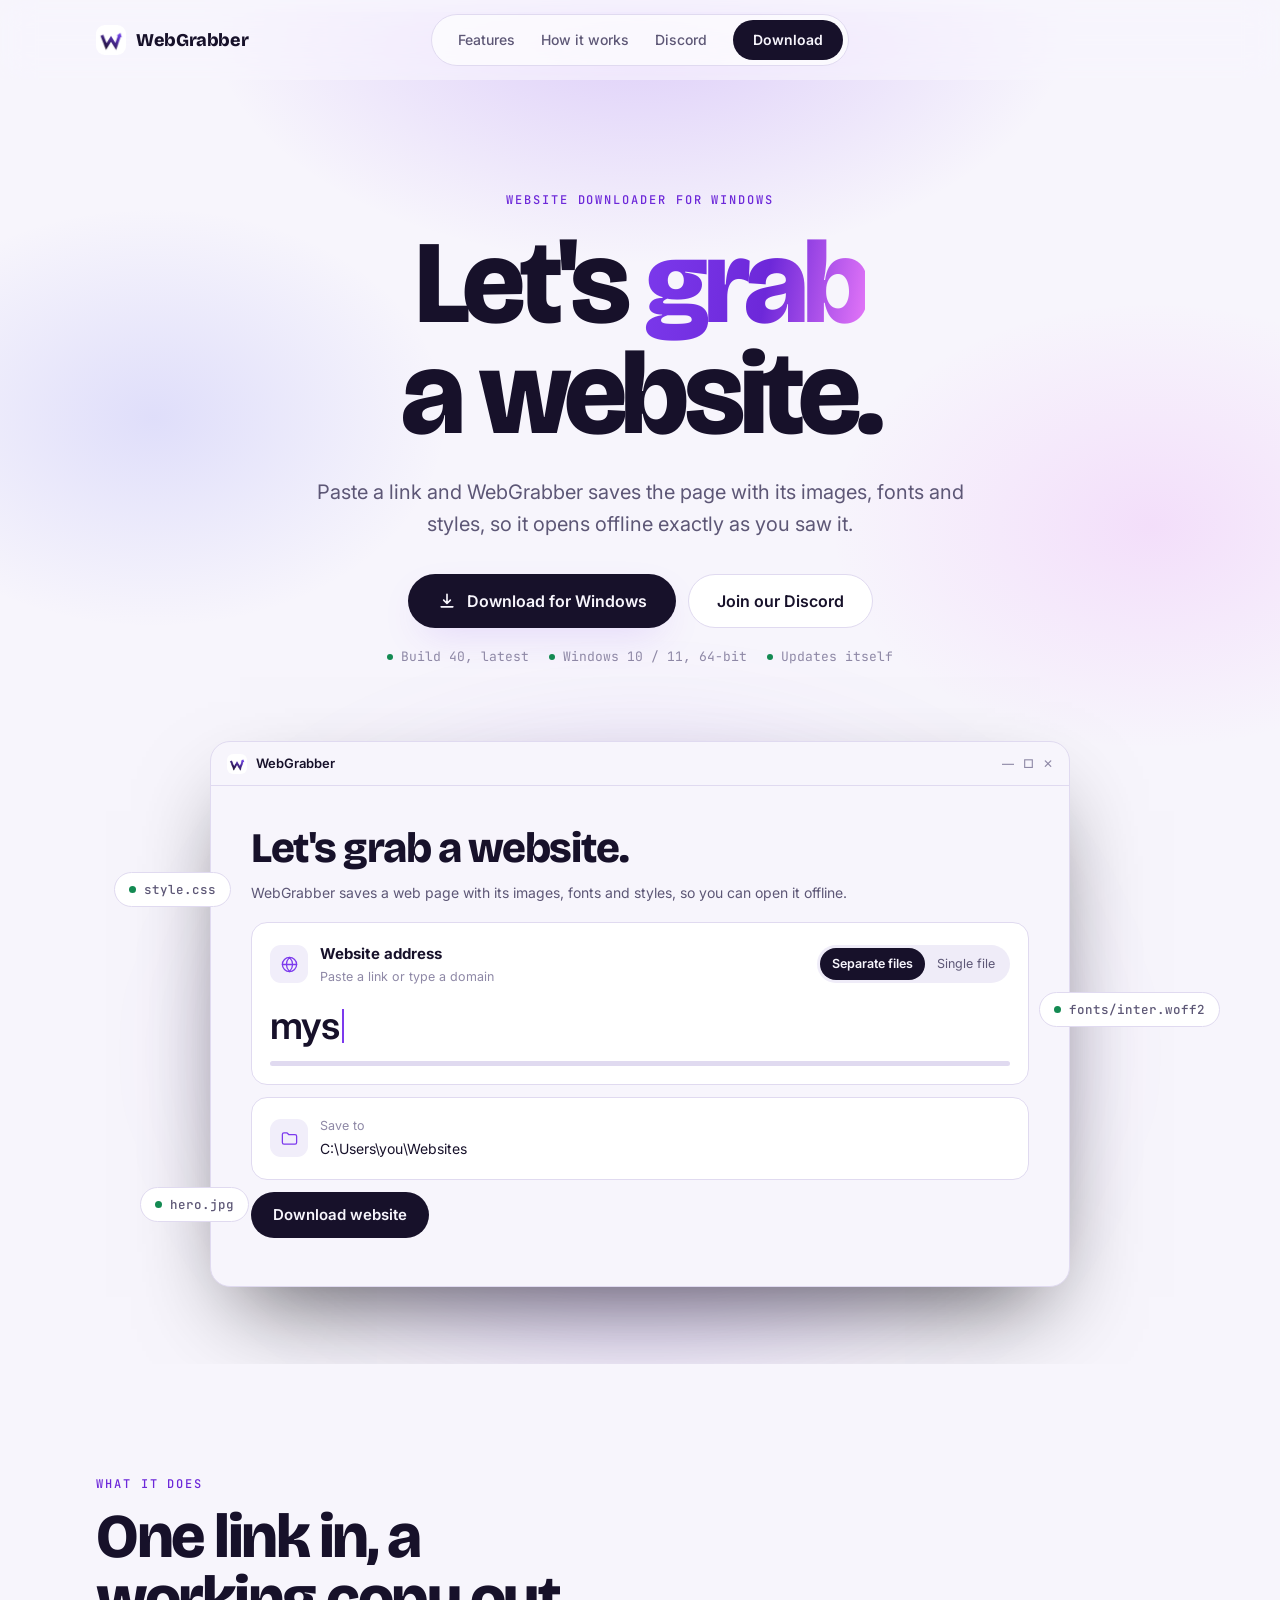
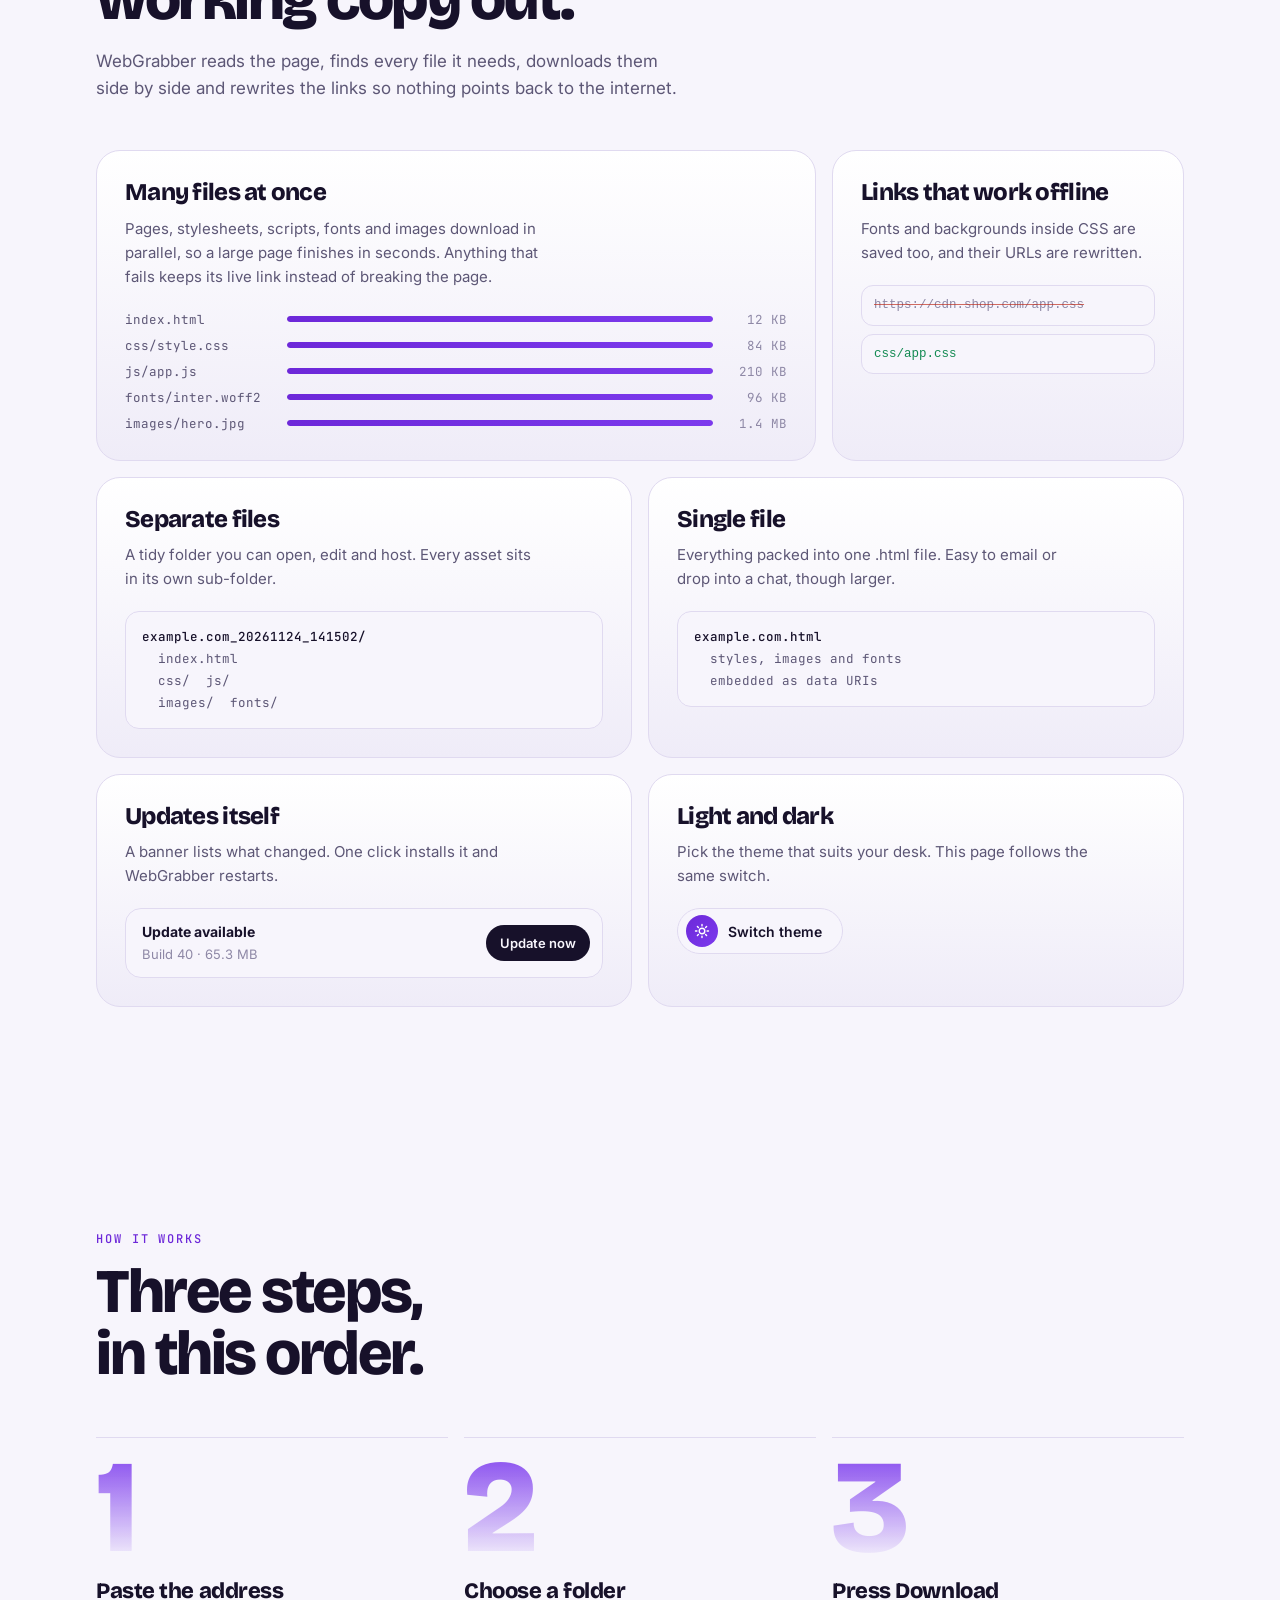
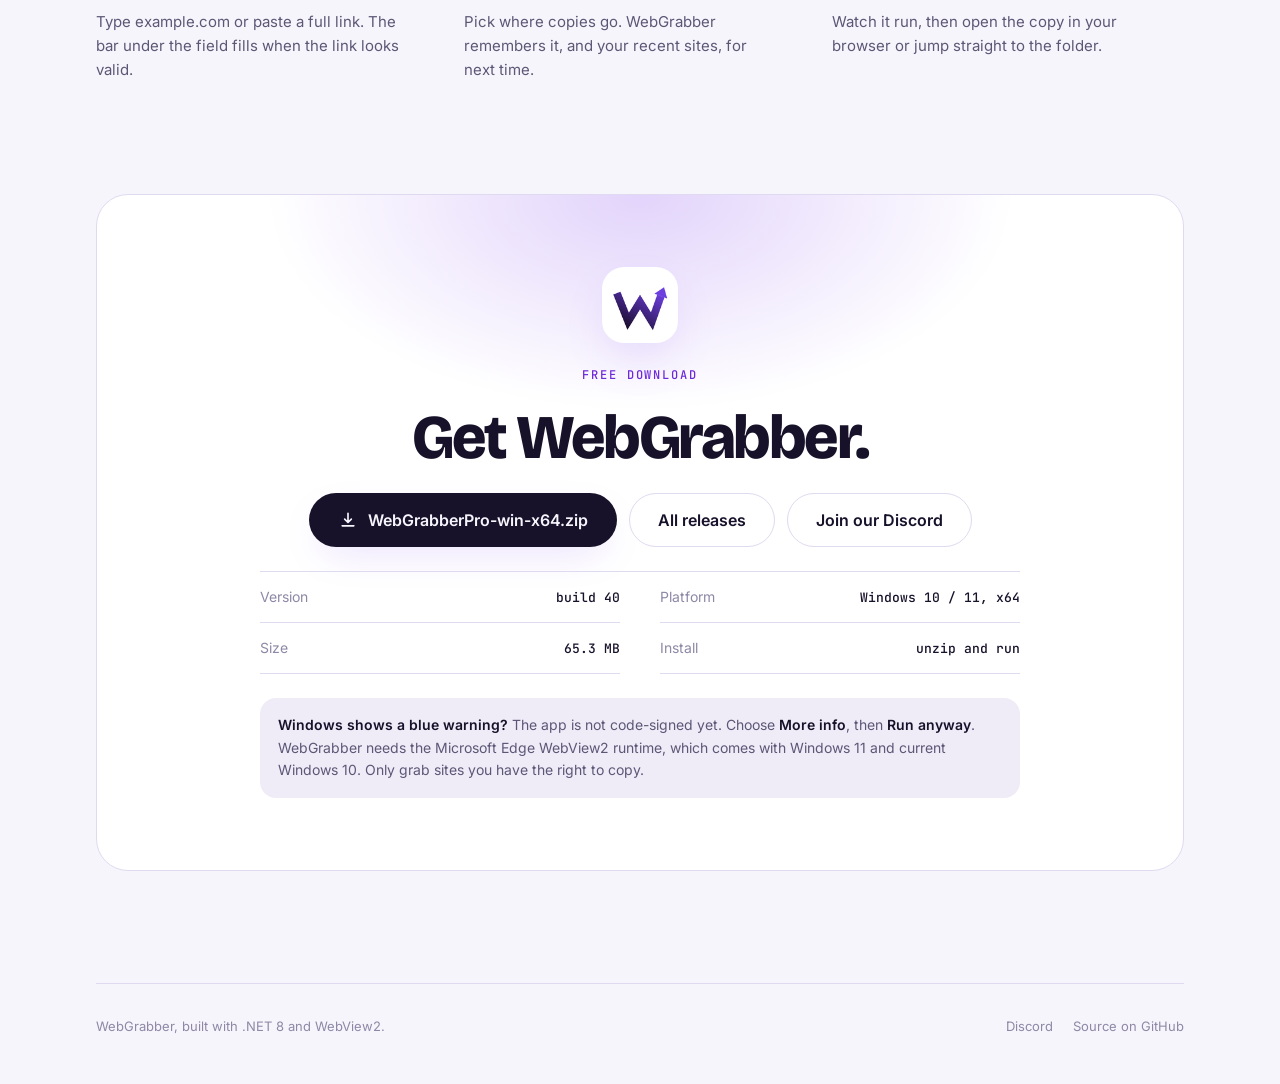
==== commit 976d6527: "Website redesign: violet glow hero with live app demo, bento features, big-number steps, download pa" ====
--- a/docs/index.html
+++ b/docs/index.html
@@ -7,275 +7,360 @@
 <title>WebGrabber</title>
 <link rel="preconnect" href="https://fonts.googleapis.com">
 <link rel="preconnect" href="https://fonts.gstatic.com" crossorigin>
-<link rel="stylesheet" href="https://fonts.googleapis.com/css2?family=Inter:wght@400;500;600;800&family=JetBrains+Mono:wght@400;500&display=swap">
+<link rel="stylesheet" href="https://fonts.googleapis.com/css2?family=Bricolage+Grotesque:opsz,wght@12..96,600;12..96,800&family=Inter:wght@400;500;600&family=JetBrains+Mono:wght@400;500&display=swap">
 <style>
-/* Layout: one narrow column, oversized type, thin rules and bars. Mirrors the desktop app: near-black, off-white pill buttons. */
+/* Layout: dark-first, one violet light source (the W logo's glow) behind the hero; a live mock of the app in the first screen; a bento of real features; three true steps; one download panel. */
 :root {
-  --bg: #111113;
-  --panel: #18181b;
-  --panel-2: #1f1f23;
-  --line: #2a2a30;
-  --fg: #f4f4f5;
-  --muted: #a1a1aa;
-  --faint: #6b6b74;
-  --btn-bg: #f4f4f5;
-  --btn-fg: #111113;
+  --bg: #0c0a12;
+  --bg-2: #120f1b;
+  --panel: #15121f;
+  --panel-2: #1d1a2b;
+  --line: #2a2540;
+  --fg: #f3f0fa;
+  --muted: #a8a3bd;
+  --faint: #756f8d;
+  --accent: #8b5cf6;
+  --accent-2: #c4b5fd;
+  --glow: rgba(139, 92, 246, .38);
+  --btn-bg: #f3f0fa;
+  --btn-fg: #0c0a12;
   --ok: #6ee7a8;
   --bad: #f87171;
+  --display: "Bricolage Grotesque", "Inter", "Segoe UI", system-ui, sans-serif;
   --font: "Inter", "Segoe UI Variable", "Segoe UI", system-ui, sans-serif;
   --mono: "JetBrains Mono", ui-monospace, Consolas, monospace;
   color-scheme: dark;
 }
 @media (prefers-color-scheme: light) {
   :root:not([data-theme="dark"]) {
-    --bg: #f6f6f4; --panel: #ffffff; --panel-2: #efefed; --line: #deded9;
-    --fg: #121214; --muted: #55555c; --faint: #85858c;
-    --btn-bg: #121214; --btn-fg: #f6f6f4; --ok: #137a49; --bad: #b42318;
+    --bg: #f7f5fc; --bg-2: #efecf8; --panel: #ffffff; --panel-2: #f1eefa; --line: #e0daf0;
+    --fg: #17112a; --muted: #5d5776; --faint: #8e88a6;
+    --accent: #6d28d9; --accent-2: #7c3aed; --glow: rgba(124, 58, 237, .22);
+    --btn-bg: #17112a; --btn-fg: #f7f5fc; --ok: #138a52; --bad: #c0301f;
     color-scheme: light;
   }
 }
 :root[data-theme="light"] {
-  --bg: #f6f6f4; --panel: #ffffff; --panel-2: #efefed; --line: #deded9;
-  --fg: #121214; --muted: #55555c; --faint: #85858c;
-  --btn-bg: #121214; --btn-fg: #f6f6f4; --ok: #137a49; --bad: #b42318;
+  --bg: #f7f5fc; --bg-2: #efecf8; --panel: #ffffff; --panel-2: #f1eefa; --line: #e0daf0;
+  --fg: #17112a; --muted: #5d5776; --faint: #8e88a6;
+  --accent: #6d28d9; --accent-2: #7c3aed; --glow: rgba(124, 58, 237, .22);
+  --btn-bg: #17112a; --btn-fg: #f7f5fc; --ok: #138a52; --bad: #c0301f;
   color-scheme: light;
 }
 * { box-sizing: border-box; }
-body { background: var(--bg); color: var(--fg); font: 400 16px/1.6 var(--font); -webkit-font-smoothing: antialiased; }
+html { scroll-behavior: smooth; }
+body { background: var(--bg); color: var(--fg); font: 400 16px/1.6 var(--font); -webkit-font-smoothing: antialiased; overflow-x: hidden; }
 a { color: inherit; }
-:focus-visible { outline: 2px solid var(--fg); outline-offset: 3px; border-radius: 6px; }
-
-.wrap { width: 100%; max-width: 1080px; margin-inline: auto; padding-inline: max(16px, env(safe-area-inset-left, 0px)) max(16px, env(safe-area-inset-right, 0px)); }
+:focus-visible { outline: 2px solid var(--accent-2); outline-offset: 3px; border-radius: 8px; }
+.wrap { width: 100%; max-width: 1120px; margin-inline: auto; padding-inline: max(16px, env(safe-area-inset-left, 0px)) max(16px, env(safe-area-inset-right, 0px)); }
 .wrap > * { min-width: 0; }
-
-/* nav: stays pinned while scrolling */
+.eyebrow { font: 500 12px var(--mono); letter-spacing: .16em; text-transform: uppercase; color: var(--accent-2); }
+:root[data-theme="light"] .eyebrow, :root:not([data-theme="dark"]) .eyebrow { color: var(--accent); }
+@media (prefers-color-scheme: dark) { :root:not([data-theme="light"]) .eyebrow { color: var(--accent-2); } }
+:root[data-theme="dark"] .eyebrow { color: var(--accent-2); }
+
+/* top bar */
 body::before { content: ""; position: fixed; inset: 0 0 auto; height: env(safe-area-inset-top, 0px); z-index: 30; background: var(--bg); }
-.topbar { position: sticky; top: env(safe-area-inset-top, 0px); z-index: 20; background: var(--bg); border-bottom: 1px solid var(--line); }
-@supports (background: color-mix(in srgb, red 50%, transparent)) { @supports (background: color-mix(in srgb, red 50%, transparent)) { .topbar { background: color-mix(in srgb, var(--bg) 60%, transparent); -webkit-backdrop-filter: blur(14px) saturate(1.5); backdrop-filter: blur(14px) saturate(1.5); } } }
-section, header { scroll-margin-top: 72px; }
-nav { display: flex; align-items: center; justify-content: space-between; gap: 16px; padding-block: 14px; }
-.brand { display: flex; align-items: center; gap: 10px; font-weight: 600; text-decoration: none; letter-spacing: -.01em; }
-.brand img { width: 28px; height: 28px; border-radius: 8px; }
-.brand .logo-main { display: none; }
-@media (prefers-color-scheme: dark) { :root:not([data-theme="light"]) .brand .logo-main { display: block; } :root:not([data-theme="light"]) .brand .logo-light { display: none; } }
-:root[data-theme="dark"] .brand .logo-main { display: block; }
-:root[data-theme="dark"] .brand .logo-light { display: none; }
-nav { display: grid; grid-template-columns: 1fr auto 1fr; }
-.nav-links { grid-column: 2; display: flex; align-items: center; gap: 26px; padding: 5px 5px 5px 26px; border-radius: 999px; background: var(--btn-bg); color: var(--btn-fg); font-size: 14px; font-weight: 500; }
-@supports (background: color-mix(in srgb, red 50%, transparent)) { .nav-links { background: color-mix(in srgb, var(--btn-bg) 72%, transparent); -webkit-backdrop-filter: blur(14px) saturate(1.5); backdrop-filter: blur(14px) saturate(1.5); } }
-.nav-links a { text-decoration: none; color: var(--btn-fg); opacity: .72; transition: opacity .15s; }
-.nav-links a:hover { opacity: 1; color: var(--btn-fg); }
-.nav-links a.dl-link { opacity: 1; background: var(--btn-fg); color: var(--btn-bg); font-weight: 600; padding: 10px 22px; border-radius: 999px; }
-.nav-links a.dl-link:hover { color: var(--btn-bg); }
-@media (max-width: 640px) { nav { grid-template-columns: 1fr auto; } .nav-links { grid-column: 2; gap: 18px; padding-left: 20px; } }
+.topbar { position: sticky; top: env(safe-area-inset-top, 0px); z-index: 20; background: var(--bg); }
+@supports (background: color-mix(in srgb, red 50%, transparent)) { .topbar { background: color-mix(in srgb, var(--bg) 62%, transparent); -webkit-backdrop-filter: blur(16px) saturate(1.5); backdrop-filter: blur(16px) saturate(1.5); } }
+nav { display: grid; grid-template-columns: 1fr auto 1fr; align-items: center; gap: 16px; padding-block: 14px; }
+.brand { display: inline-flex; align-items: center; gap: 10px; font: 800 18px var(--display); letter-spacing: -.02em; text-decoration: none; justify-self: start; }
+.brand img, .logo-img { width: 30px; height: 30px; border-radius: 9px; }
+.logo-main, .logo-light { display: block; }
+.logo-light { display: none; }
+:root[data-theme="light"] .logo-main { display: none; }
+:root[data-theme="light"] .logo-light { display: block; }
+@media (prefers-color-scheme: light) { :root:not([data-theme="dark"]) .logo-main { display: none; } :root:not([data-theme="dark"]) .logo-light { display: block; } }
+.nav-links { grid-column: 2; display: flex; align-items: center; gap: 26px; padding: 5px 5px 5px 26px; border-radius: 999px; background: var(--panel); border: 1px solid var(--line); font-size: 14px; font-weight: 500; }
+@supports (background: color-mix(in srgb, red 50%, transparent)) { .nav-links { background: color-mix(in srgb, var(--panel) 70%, transparent); } }
+.nav-links a { text-decoration: none; color: var(--muted); transition: color .15s; }
+.nav-links a:hover { color: var(--fg); }
+.nav-links a.dl-link { background: var(--btn-bg); color: var(--btn-fg); font-weight: 600; padding: 9px 20px; border-radius: 999px; }
+.nav-links a.dl-link:hover { color: var(--btn-fg); }
+@media (max-width: 640px) { nav { grid-template-columns: 1fr auto; } .nav-links { gap: 18px; padding-left: 20px; } }
+@media (max-width: 600px) { .win-body { height: 540px; } }
 @media (max-width: 440px) { .nav-links .hide-sm, .brand span { display: none; } .nav-links { padding-left: 5px; } }
 
 /* buttons */
-.btn { display: inline-flex; align-items: center; justify-content: center; gap: 10px; height: 54px; padding: 0 28px; border-radius: 999px; font: 600 16px var(--font); text-decoration: none; border: 1px solid transparent; transition: transform .15s, background .15s; }
+.btn { display: inline-flex; align-items: center; justify-content: center; gap: 10px; height: 54px; padding: 0 28px; border-radius: 999px; font: 600 16px var(--font); text-decoration: none; border: 1px solid transparent; transition: transform .18s, box-shadow .18s, background .18s; }
 .btn svg { width: 20px; height: 20px; }
-.btn-main { background: var(--btn-bg); color: var(--btn-fg); }
-.btn-main:hover { transform: translateY(-1px); }
-.btn-ghost { border-color: var(--line); color: var(--fg); }
-.btn-ghost:hover { background: var(--panel); }
-.btn-sm { height: 40px; padding: 0 18px; font-size: 14px; }
+.btn-main { background: var(--btn-bg); color: var(--btn-fg); box-shadow: 0 14px 40px -14px var(--glow); }
+.btn-main:hover { transform: translateY(-2px); box-shadow: 0 20px 48px -12px var(--glow); }
+.btn-ghost { border-color: var(--line); color: var(--fg); background: var(--panel); }
+.btn-ghost:hover { border-color: var(--accent); }
 
 /* hero */
-.hero { padding-block: clamp(40px, 8vw, 96px) clamp(40px, 6vw, 72px); }
-.eyebrow { font: 500 12px var(--mono); letter-spacing: .14em; text-transform: uppercase; color: var(--faint); }
-h1 { margin: 18px 0 0; font-weight: 800; font-size: clamp(44px, 9vw, 104px); line-height: .98; letter-spacing: -.045em; text-wrap: balance; max-width: 12ch; }
-.lede { margin: 26px 0 0; max-width: 52ch; font-size: clamp(17px, 2.2vw, 20px); color: var(--muted); }
-.cta { margin-top: 36px; display: flex; flex-wrap: wrap; gap: 12px; align-items: center; }
-.meta { margin-top: 18px; display: flex; flex-wrap: wrap; gap: 6px 18px; font: 400 13px var(--mono); color: var(--faint); }
+.hero { position: relative; margin-top: -68px; padding-top: calc(68px + clamp(48px, 9vw, 112px)); padding-bottom: clamp(40px, 6vw, 80px); overflow: hidden; isolation: isolate; text-align: center; }
+.aurora { position: absolute; inset: 0; z-index: -1; pointer-events: none;
+  background:
+    radial-gradient(620px 360px at 50% 0%, var(--glow), transparent 70%),
+    radial-gradient(420px 300px at 12% 30%, rgba(99, 102, 241, .16), transparent 70%),
+    radial-gradient(460px 320px at 90% 38%, rgba(217, 70, 239, .13), transparent 70%); }
+.hero h1 { margin: 20px auto 0; max-width: 11ch; font: 800 clamp(48px, 10.5vw, 118px)/.94 var(--display); letter-spacing: -.045em; text-wrap: balance; }
+.hero h1 em { font-style: normal; background: linear-gradient(100deg, var(--accent-2), var(--accent) 55%, #e879f9); -webkit-background-clip: text; background-clip: text; color: transparent; }
+.lede { margin: 26px auto 0; max-width: 54ch; font-size: clamp(17px, 2.2vw, 20px); color: var(--muted); }
+.cta { margin-top: 34px; display: flex; flex-wrap: wrap; gap: 12px; align-items: center; justify-content: center; }
+.meta { margin-top: 20px; display: flex; flex-wrap: wrap; gap: 6px 20px; justify-content: center; font: 400 13px var(--mono); color: var(--faint); }
 .meta span::before { content: ""; display: inline-block; width: 6px; height: 6px; border-radius: 50%; background: var(--ok); margin-right: 8px; vertical-align: 1px; }
 
 /* app mock */
-.shot { margin-top: clamp(36px, 6vw, 64px); border: 1px solid var(--line); border-radius: 20px; background: var(--bg); overflow: hidden; box-shadow: 0 30px 80px -30px rgba(0,0,0,.55); }
-.shot-bar { display: flex; align-items: center; justify-content: space-between; padding: 12px 16px; border-bottom: 1px solid var(--line); font-size: 13px; color: var(--muted); }
-.shot-bar .dots { display: flex; gap: 14px; color: var(--faint); font-size: 12px; }
-.shot-body { padding: clamp(22px, 5vw, 56px); display: grid; gap: 14px; max-width: 640px; margin-inline: auto; }
-.shot h3 { margin: 0; font-size: clamp(26px, 4.6vw, 40px); letter-spacing: -.03em; line-height: 1.1; }
-.shot p { margin: 0 0 8px; color: var(--muted); font-size: 14px; }
+.stage { position: relative; margin: clamp(44px, 7vw, 76px) auto 0; max-width: 860px; text-align: left; }
+.stage::before { content: ""; position: absolute; inset: 8% 6% -6%; background: var(--glow); filter: blur(70px); border-radius: 50%; z-index: -1; }
+.win { border: 1px solid var(--line); border-radius: 20px; background: var(--bg); overflow: hidden; box-shadow: 0 40px 90px -30px rgba(0,0,0,.65), 0 0 0 1px rgba(255,255,255,.02) inset; }
+.win-bar { display: flex; align-items: center; justify-content: space-between; padding: 11px 16px; border-bottom: 1px solid var(--line); font-size: 13px; font-weight: 500; }
+.win-bar b { display: inline-flex; gap: 9px; align-items: center; font-weight: 600; }
+.win-bar img { width: 20px; height: 20px; border-radius: 6px; }
+.win-bar .dots { display: flex; gap: 14px; color: var(--faint); font-size: 12px; }
+.win-body { position: relative; height: 500px; padding: clamp(18px, 4vw, 40px); }
+.view { position: absolute; inset: 0; padding: inherit; display: grid; align-content: start; gap: 12px; opacity: 0; transform: translateY(8px); pointer-events: none; transition: opacity .35s, transform .35s; }
+.win[data-view="home"] .v-home, .win[data-view="run"] .v-run, .win[data-view="done"] .v-done { opacity: 1; transform: none; }
+.view h3 { margin: 0; font: 800 clamp(26px, 4.6vw, 42px)/1.05 var(--display); letter-spacing: -.035em; }
+.view .sub { margin: 0 0 6px; color: var(--muted); font-size: 14px; }
 .card { background: var(--panel); border: 1px solid var(--line); border-radius: 16px; padding: 18px; }
 .card-head { display: flex; flex-wrap: wrap; gap: 12px; align-items: center; justify-content: space-between; }
-.tile { width: 38px; height: 38px; border-radius: 11px; background: var(--panel-2); display: grid; place-items: center; flex: none; }
+.tile { width: 38px; height: 38px; border-radius: 11px; background: var(--panel-2); display: grid; place-items: center; flex: none; color: var(--accent-2); }
 .tile svg { width: 19px; height: 19px; }
-.seg { display: inline-flex; background: var(--panel-2); border-radius: 999px; padding: 3px; font-size: 12.5px; }
+.seg { display: inline-flex; background: var(--bg-2); border-radius: 999px; padding: 3px; font-size: 12.5px; }
 .seg span { padding: 6px 12px; border-radius: 999px; color: var(--muted); white-space: nowrap; }
 .seg .on { background: var(--btn-bg); color: var(--btn-fg); font-weight: 600; }
-.url { margin-top: 18px; font-size: clamp(24px, 5vw, 38px); font-weight: 600; letter-spacing: -.03em; overflow-wrap: anywhere; }
-.url i { display: inline-block; width: 2px; height: .9em; background: var(--fg); vertical-align: -.1em; margin-left: 3px; animation: blink 1.1s steps(1) infinite; }
+.url { margin-top: 16px; font: 600 clamp(24px, 5vw, 38px)/1.2 var(--font); letter-spacing: -.03em; overflow-wrap: anywhere; min-height: 1.2em; }
+.url i { display: inline-block; width: 2px; height: .9em; background: var(--accent-2); vertical-align: -.1em; margin-left: 3px; animation: blink 1.1s steps(1) infinite; }
 @keyframes blink { 50% { opacity: 0; } }
-.track { margin-top: 12px; height: 4px; border-radius: 4px; background: var(--line); overflow: hidden; }
-.track b { display: block; height: 100%; width: 100%; background: var(--fg); }
-.fake-btn { justify-self: start; display: inline-flex; gap: 8px; align-items: center; height: 46px; padding: 0 22px; border-radius: 999px; background: var(--btn-bg); color: var(--btn-fg); font-weight: 600; font-size: 15px; }
+.track { margin-top: 12px; height: 5px; border-radius: 5px; background: var(--line); overflow: hidden; }
+.track b { display: block; height: 100%; width: 100%; background: linear-gradient(90deg, var(--accent), var(--accent-2)); transition: width .5s; }
+.fake-btn { justify-self: start; display: inline-flex; gap: 8px; align-items: center; height: 46px; padding: 0 22px; border-radius: 999px; background: var(--btn-bg); color: var(--btn-fg); font-weight: 600; font-size: 15px; transition: transform .15s; }
+.fake-btn.press { transform: scale(.95); }
+.save { display: flex; gap: 12px; align-items: center; }
+.save small { display: block; font-size: 12.5px; color: var(--faint); }
+.save span { font-size: 14px; overflow-wrap: anywhere; }
+.pct { font: 800 clamp(64px, 14vw, 120px)/.9 var(--display); letter-spacing: -.05em; font-variant-numeric: tabular-nums; }
+.pct small { font-size: .4em; color: var(--muted); margin-left: 4px; }
+.bar { height: 10px; border-radius: 10px; background: var(--line); overflow: hidden; }
+.bar b { display: block; height: 100%; width: 0; background: linear-gradient(90deg, var(--accent), var(--accent-2)); box-shadow: 0 0 18px var(--glow); border-radius: 10px; }
+.log { list-style: none; margin: 4px 0 0; padding: 0; font: 400 13px/1.9 var(--mono); color: var(--muted); }
+.log li::before { content: ""; display: inline-block; width: 6px; height: 6px; border-radius: 50%; background: var(--ok); margin-right: 10px; }
+.log li:last-child { color: var(--fg); }
+.big-ok { font: 800 clamp(48px, 10vw, 88px)/1 var(--display); letter-spacing: -.045em; }
+.chips { position: absolute; inset: 0; pointer-events: none; }
+.chip { position: absolute; display: inline-flex; align-items: center; gap: 8px; padding: 8px 14px; border-radius: 999px; background: var(--panel); border: 1px solid var(--line); font: 500 12.5px var(--mono); color: var(--muted); box-shadow: 0 16px 36px -18px rgba(0,0,0,.6); animation: float 6s ease-in-out infinite; }
+.chip::before { content: ""; width: 7px; height: 7px; border-radius: 50%; background: var(--ok); }
+.chip.c1 { left: -96px; top: 24%; }
+.chip.c2 { right: -150px; top: 46%; animation-delay: -2s; }
+.chip.c3 { left: -70px; bottom: 12%; animation-delay: -4s; }
+@keyframes float { 50% { transform: translateY(-9px); } }
+@media (max-width: 1200px) { .chips { display: none; } }
 
 /* sections */
-section { padding-block: clamp(48px, 8vw, 96px); border-top: 1px solid var(--line); }
-h2 { margin: 12px 0 0; font-size: clamp(32px, 5.5vw, 56px); line-height: 1.04; letter-spacing: -.04em; font-weight: 800; text-wrap: balance; max-width: 18ch; }
-.sub { margin: 18px 0 0; max-width: 56ch; color: var(--muted); }
-
-.grid3 { margin-top: 44px; display: grid; grid-template-columns: repeat(auto-fit, minmax(260px, 1fr)); gap: 16px; }
-.feat { padding: 24px; border: 1px solid var(--line); border-radius: 18px; background: var(--panel); display: grid; gap: 10px; align-content: start; }
-.feat .tile { margin-bottom: 8px; }
-.feat h3 { margin: 0; font-size: 19px; letter-spacing: -.02em; }
-.feat p { margin: 0; color: var(--muted); font-size: 15px; }
-
-/* modes */
-.modes { margin-top: 44px; display: grid; grid-template-columns: repeat(auto-fit, minmax(300px, 1fr)); gap: 16px; }
-.mode { border: 1px solid var(--line); border-radius: 18px; padding: 26px; background: var(--panel); display: grid; gap: 14px; align-content: start; }
-.mode h3 { margin: 0; font-size: 22px; letter-spacing: -.02em; }
-.mode p { margin: 0; color: var(--muted); font-size: 15px; }
-pre { margin: 0; padding: 16px; border-radius: 12px; background: var(--bg); border: 1px solid var(--line); font: 400 13px/1.7 var(--mono); color: var(--muted); overflow-x: auto; }
+section { padding-block: clamp(56px, 9vw, 112px); }
+h2 { margin: 14px 0 0; font: 800 clamp(34px, 6vw, 62px)/1 var(--display); letter-spacing: -.04em; text-wrap: balance; max-width: 16ch; }
+.sub-lg { margin: 18px 0 0; max-width: 54ch; color: var(--muted); font-size: 17px; }
+
+/* bento */
+.bento { margin-top: 48px; display: grid; grid-template-columns: repeat(6, 1fr); gap: 16px; }
+.b { position: relative; overflow: hidden; border: 1px solid var(--line); border-radius: 24px; background: linear-gradient(180deg, var(--panel), var(--bg-2)); padding: 28px; display: grid; gap: 10px; align-content: start; transition: border-color .2s, transform .2s; }
+.b:hover { border-color: color-mix(in srgb, var(--accent) 55%, var(--line)); }
+.b h3 { margin: 0; font: 800 24px/1.15 var(--display); letter-spacing: -.03em; }
+.b p { margin: 0; color: var(--muted); font-size: 15px; max-width: 46ch; }
+.s4 { grid-column: span 4; } .s2 { grid-column: span 2; } .s3 { grid-column: span 3; }
+@media (max-width: 900px) { .s4, .s2, .s3 { grid-column: span 6; } }
+@media (min-width: 560px) and (max-width: 900px) { .s2 { grid-column: span 3; } }
+.files { margin-top: 12px; display: grid; gap: 9px; font: 400 12.5px var(--mono); color: var(--muted); }
+.files div { display: grid; grid-template-columns: minmax(80px, 150px) 1fr 62px; gap: 12px; align-items: center; }
+.files i { height: 6px; border-radius: 6px; background: var(--line); overflow: hidden; display: block; }
+.files i::after { content: ""; display: block; height: 100%; width: var(--w); background: linear-gradient(90deg, var(--accent), var(--accent-2)); border-radius: 6px; animation: grow 2.6s ease-in-out infinite alternate; }
+.files div:nth-child(2) i::after { animation-delay: -.6s; } .files div:nth-child(3) i::after { animation-delay: -1.2s; } .files div:nth-child(4) i::after { animation-delay: -1.8s; } .files div:nth-child(5) i::after { animation-delay: -2.4s; }
+@keyframes grow { from { transform: scaleX(.35); transform-origin: left; } to { transform: scaleX(1); transform-origin: left; } }
+.files em { white-space: nowrap; font-style: normal; text-align: right; color: var(--faint); }
+.rewrite { margin-top: 10px; display: grid; gap: 8px; font: 400 12.5px/1.5 var(--mono); }
+.rewrite code { display: block; padding: 10px 12px; border-radius: 12px; background: var(--bg); border: 1px solid var(--line); overflow-wrap: anywhere; }
+.rewrite .old { color: var(--faint); text-decoration: line-through; text-decoration-color: color-mix(in srgb, var(--bad) 70%, transparent); }
+.rewrite .new { color: var(--ok); }
+pre { margin: 10px 0 0; padding: 14px 16px; border-radius: 14px; background: var(--bg); border: 1px solid var(--line); font: 400 12.5px/1.75 var(--mono); color: var(--muted); overflow-x: auto; }
 pre b { color: var(--fg); font-weight: 500; }
-
-/* steps: a real sequence */
-.steps { margin: 44px 0 0; padding: 0; list-style: none; display: grid; grid-template-columns: repeat(auto-fit, minmax(240px, 1fr)); gap: 16px; counter-reset: s; }
-.steps li { counter-increment: s; border-top: 1px solid var(--line); padding-top: 20px; }
-.steps li::before { content: counter(s); display: block; font-weight: 800; font-size: clamp(56px, 8vw, 88px); line-height: 1; letter-spacing: -.05em; margin-bottom: 14px; }
-.steps h3 { margin: 0 0 6px; font-size: 19px; letter-spacing: -.02em; }
-.steps p { margin: 0; color: var(--muted); font-size: 15px; }
-
-/* download panel */
-.dl { border: 1px solid var(--line); border-radius: 24px; background: var(--panel); padding: clamp(28px, 6vw, 64px); display: grid; gap: 22px; }
-.dl h2 { max-width: 14ch; }
-.kv { display: grid; grid-template-columns: repeat(auto-fit, minmax(min(100%, 300px), 1fr)); column-gap: 40px; border-top: 1px solid var(--line); }
-.kv div { padding: 16px 0; border-bottom: 1px solid var(--line); display: flex; justify-content: space-between; align-items: baseline; gap: 12px; font-size: 14px; }
+.banner { margin-top: 10px; display: flex; align-items: center; gap: 12px; justify-content: space-between; padding: 12px 12px 12px 16px; border: 1px solid var(--line); border-radius: 16px; background: var(--bg); font-size: 13px; flex-wrap: wrap; }
+.banner b { display: block; font-size: 14px; }
+.banner span { color: var(--faint); }
+.banner u { text-decoration: none; background: var(--btn-bg); color: var(--btn-fg); font-weight: 600; padding: 8px 14px; border-radius: 999px; }
+.toggle { margin-top: 10px; justify-self: start; display: inline-flex; align-items: center; gap: 10px; height: 46px; padding: 0 20px 0 8px; border-radius: 999px; border: 1px solid var(--line); background: var(--bg); color: var(--fg); font: 600 14px var(--font); cursor: pointer; }
+.toggle span { width: 32px; height: 32px; border-radius: 50%; background: linear-gradient(135deg, var(--accent), var(--accent-2)); display: grid; place-items: center; }
+.toggle svg { width: 16px; height: 16px; color: #fff; }
+.toggle:hover { border-color: var(--accent); }
+
+/* steps */
+.steps { margin: 52px 0 0; padding: 0; list-style: none; display: grid; grid-template-columns: repeat(auto-fit, minmax(250px, 1fr)); gap: 16px; counter-reset: s; }
+.steps li { counter-increment: s; padding: 4px 0 0; border-top: 1px solid var(--line); position: relative; }
+.steps li::before { content: counter(s); display: block; font: 800 clamp(84px, 11vw, 132px)/1 var(--display); letter-spacing: -.06em; background: linear-gradient(180deg, var(--accent-2), transparent 92%); -webkit-background-clip: text; background-clip: text; color: transparent; margin-bottom: 4px; }
+.steps h3 { margin: 0 0 6px; font: 800 22px var(--display); letter-spacing: -.02em; }
+.steps p { margin: 0; color: var(--muted); font-size: 15px; max-width: 34ch; }
+
+/* download */
+.dl { position: relative; overflow: hidden; isolation: isolate; border: 1px solid var(--line); border-radius: 32px; background: var(--panel); padding: clamp(28px, 6vw, 72px); display: grid; gap: 24px; justify-items: center; text-align: center; }
+.dl::before { content: ""; position: absolute; inset: 0; z-index: -1; background: radial-gradient(520px 300px at 50% 0%, var(--glow), transparent 72%); }
+.dl .logo-img { width: 76px; height: 76px; border-radius: 22px; box-shadow: 0 20px 50px -14px var(--glow); }
+.dl h2 { max-width: 12ch; margin-top: 0; }
+.dl .cta { margin-top: 0; }
+.kv { width: 100%; max-width: 760px; display: grid; grid-template-columns: repeat(auto-fit, minmax(min(100%, 300px), 1fr)); column-gap: 40px; border-top: 1px solid var(--line); text-align: left; }
+.kv div { padding: 14px 0; border-bottom: 1px solid var(--line); display: flex; justify-content: space-between; align-items: baseline; gap: 12px; font-size: 14px; }
 .kv span { color: var(--faint); }
 .kv b { font: 500 13px var(--mono); text-align: right; }
-.note { padding: 16px 18px; border-radius: 14px; background: var(--panel-2); color: var(--muted); font-size: 14px; }
+.note { max-width: 760px; padding: 16px 18px; border-radius: 16px; background: var(--bg-2); color: var(--muted); font-size: 14px; text-align: left; }
 .note strong { color: var(--fg); font-weight: 600; }
 
-footer { border-top: 1px solid var(--line); padding-block: 32px 48px; display: flex; flex-wrap: wrap; gap: 12px 24px; justify-content: space-between; color: var(--faint); font-size: 13px; }
+footer { border-top: 1px solid var(--line); padding-block: 32px 48px; display: flex; flex-wrap: wrap; gap: 12px 24px; justify-content: space-between; align-items: center; color: var(--faint); font-size: 13px; }
 footer a { text-decoration: none; }
 footer a:hover { color: var(--fg); }
 
-@media (prefers-reduced-motion: reduce) { .url i { animation: none; } .btn { transition: none; } }
+@media (prefers-reduced-motion: reduce) { html { scroll-behavior: auto; } .url i, .chip, .files i::after { animation: none; } .btn, .view, .track b { transition: none; } }
 </style>
 
 <div class="topbar"><div class="wrap">
   <nav>
     <a class="brand" href="#top" aria-label="WebGrabber home">
-      <img class="logo-main" src="logo-main.png" alt="" width="28" height="28"><img class="logo-light" src="logo-light.png" alt="" width="28" height="28">
-      WebGrabber
+      <img class="logo-main" src="logo-main.png" alt="" width="30" height="30"><img class="logo-light" src="logo-light.png" alt="" width="30" height="30">
+      <span>WebGrabber</span>
     </a>
     <div class="nav-links">
       <a class="hide-sm" href="#features">Features</a>
-      <a class="hide-sm" href="#formats">Formats</a>
+      <a class="hide-sm" href="#steps">How it works</a>
       <a href="https://discord.com/invite/cwxeXehAFX">Discord</a>
       <a class="dl-link" href="https://github.com/b62082826-gif/Web-Cloner/releases/latest/download/WebGrabberPro-win-x64.zip">Download</a>
     </div>
   </nav>
 </div></div>
 
-<div class="wrap">
-  <header class="hero" id="top">
+<header class="hero" id="top">
+  <div class="aurora" aria-hidden="true"></div>
+  <div class="wrap">
     <div class="eyebrow">Website downloader for Windows</div>
-    <h1>Let's grab a website.</h1>
+    <h1>Let's <em>grab</em> a website.</h1>
     <p class="lede">Paste a link and WebGrabber saves the page with its images, fonts and styles, so it opens offline exactly as you saw it.</p>
     <div class="cta">
       <a class="btn btn-main" href="https://github.com/b62082826-gif/Web-Cloner/releases/latest/download/WebGrabberPro-win-x64.zip">
         <svg viewBox="0 0 24 24" fill="none" stroke="currentColor" stroke-width="2" stroke-linecap="round" stroke-linejoin="round" aria-hidden="true"><path d="M12 4v11m0 0l-4-4m4 4l4-4"/><path d="M5 19h14"/></svg>
         Download for Windows
       </a>
-      <a class="btn btn-ghost" href="https://github.com/b62082826-gif/Web-Cloner">View on GitHub</a>
+      <a class="btn btn-ghost" href="https://discord.com/invite/cwxeXehAFX">Join our Discord</a>
     </div>
-    <div class="meta"><span id="vMeta">Build 21, latest</span><span>Windows 10 / 11, 64-bit</span><span>65 MB zip</span><span>Updates itself</span></div>
-
-    <div class="shot" role="img" aria-label="The WebGrabber home screen with a website address typed in">
-      <div class="shot-bar"><span>WebGrabber</span><span class="dots">&#8212; &nbsp; &#9633; &nbsp; &#10005;</span></div>
-      <div class="shot-body">
-        <h3>Let's grab a website.</h3>
-        <p>WebGrabber saves a web page with its images, fonts and styles, so you can open it offline.</p>
-        <div class="card">
-          <div class="card-head">
-            <div style="display:flex;gap:12px;align-items:center">
-              <div class="tile"><svg viewBox="0 0 24 24" fill="none" stroke="currentColor" stroke-width="1.6" stroke-linecap="round" stroke-linejoin="round" aria-hidden="true"><circle cx="12" cy="12" r="9"/><path d="M3 12h18M12 3c2.6 2.7 3.9 5.7 3.9 9s-1.3 6.3-3.9 9c-2.6-2.7-3.9-5.7-3.9-9S9.4 5.7 12 3z"/></svg></div>
-              <div><b style="font-size:15px">Website address</b><div style="font-size:12.5px;color:var(--faint)">Paste a link or type a domain</div></div>
+    <div class="meta"><span id="vMeta">Build 40, latest</span><span>Windows 10 / 11, 64-bit</span><span>Updates itself</span></div>
+
+    <div class="stage">
+      <div class="chips" aria-hidden="true"><span class="chip c1">style.css</span><span class="chip c2">fonts/inter.woff2</span><span class="chip c3">hero.jpg</span></div>
+      <div class="win" id="win" data-view="home" role="img" aria-label="WebGrabber window: a website address is typed, the download runs, then the finished copy is shown">
+        <div class="win-bar"><b><img class="logo-main" src="logo-main.png" alt=""><img class="logo-light" src="logo-light.png" alt="">WebGrabber</b><span class="dots">&#8212; &nbsp; &#9633; &nbsp; &#10005;</span></div>
+        <div class="win-body">
+          <div class="view v-home">
+            <h3>Let's grab a website.</h3>
+            <p class="sub">WebGrabber saves a web page with its images, fonts and styles, so you can open it offline.</p>
+            <div class="card">
+              <div class="card-head">
+                <div style="display:flex;gap:12px;align-items:center">
+                  <div class="tile"><svg viewBox="0 0 24 24" fill="none" stroke="currentColor" stroke-width="1.6" stroke-linecap="round" stroke-linejoin="round" aria-hidden="true"><circle cx="12" cy="12" r="9"/><path d="M3 12h18M12 3c2.6 2.7 3.9 5.7 3.9 9s-1.3 6.3-3.9 9c-2.6-2.7-3.9-5.7-3.9-9S9.4 5.7 12 3z"/></svg></div>
+                  <div><b style="font-size:15px">Website address</b><div style="font-size:12.5px;color:var(--faint)">Paste a link or type a domain</div></div>
+                </div>
+                <div class="seg"><span class="on">Separate files</span><span>Single file</span></div>
+              </div>
+              <div class="url"><span id="typed">example.com</span><i></i></div>
+              <div class="track"><b id="urlFill"></b></div>
             </div>
-            <div class="seg"><span class="on">Separate files</span><span>Single file</span></div>
+            <div class="card save"><div class="tile"><svg viewBox="0 0 24 24" fill="none" stroke="currentColor" stroke-width="1.6" stroke-linecap="round" stroke-linejoin="round" aria-hidden="true"><path d="M3 7a2 2 0 0 1 2-2h4l2 2h8a2 2 0 0 1 2 2v8a2 2 0 0 1-2 2H5a2 2 0 0 1-2-2V7z"/></svg></div><div style="min-width:0"><small>Save to</small><span>C:\Users\you\Websites</span></div></div>
+            <span class="fake-btn" id="fakeBtn">Download website</span>
           </div>
-          <div class="url">example.com<i></i></div>
-          <div class="track"><b></b></div>
+          <div class="view v-run">
+            <div class="eyebrow" id="runHost">Downloading example.com</div>
+            <div class="pct"><span id="pct">0</span><small>%</small></div>
+            <div class="bar"><b id="runBar"></b></div>
+            <ul class="log" id="log"></ul>
+          </div>
+          <div class="view v-done">
+            <div class="eyebrow">You just saved</div>
+            <div class="big-ok" id="doneSize">4.2 MB</div>
+            <p class="sub" id="doneSub">example.com &middot; 38 files &middot; took 6 s</p>
+            <div class="card" style="display:grid;gap:10px">
+              <div style="display:flex;justify-content:space-between;font-size:14px"><span style="color:var(--muted)">Downloaded</span><b>38 files</b></div>
+              <div class="track" style="margin:0"><b style="width:100%"></b></div>
+            </div>
+            <span class="fake-btn">Open in browser</span>
+          </div>
         </div>
-        <div class="card" style="display:flex;gap:12px;align-items:center">
-          <div class="tile"><svg viewBox="0 0 24 24" fill="none" stroke="currentColor" stroke-width="1.6" stroke-linecap="round" stroke-linejoin="round" aria-hidden="true"><path d="M3 7a2 2 0 0 1 2-2h4l2 2h8a2 2 0 0 1 2 2v8a2 2 0 0 1-2 2H5a2 2 0 0 1-2-2V7z"/></svg></div>
-          <div style="min-width:0"><div style="font-size:12.5px;color:var(--faint)">Save to</div><div style="font-size:14px;overflow-wrap:anywhere">C:\Users\you\Websites</div></div>
-        </div>
-        <span class="fake-btn">Download website</span>
       </div>
     </div>
-  </header>
-</div>
+  </div>
+</header>
 
 <section id="features">
   <div class="wrap">
     <div class="eyebrow">What it does</div>
     <h2>One link in, a working copy out.</h2>
-    <p class="sub">It reads the page, finds every file it needs, downloads them side by side and rewrites the links so nothing points back to the internet.</p>
-    <div class="grid3">
-      <div class="feat">
-        <div class="tile"><svg viewBox="0 0 24 24" fill="none" stroke="currentColor" stroke-width="1.6" stroke-linecap="round" stroke-linejoin="round" aria-hidden="true"><path d="M13 3L5 14h6l-1 7 8-11h-6z"/></svg></div>
-        <h3>Parallel downloads</h3>
-        <p>Files are fetched several at a time, so a large page finishes in seconds instead of minutes.</p>
-      </div>
-      <div class="feat">
-        <div class="tile"><svg viewBox="0 0 24 24" fill="none" stroke="currentColor" stroke-width="1.6" stroke-linecap="round" stroke-linejoin="round" aria-hidden="true"><path d="M4 6h16M4 12h10M4 18h6"/></svg></div>
-        <h3>CSS that still works</h3>
-        <p>Fonts and background images referenced inside stylesheets are downloaded and their URLs are rewritten.</p>
-      </div>
-      <div class="feat">
-        <div class="tile"><svg viewBox="0 0 24 24" fill="none" stroke="currentColor" stroke-width="1.6" stroke-linecap="round" stroke-linejoin="round" aria-hidden="true"><circle cx="12" cy="12" r="9"/><path d="M12 7v5l3 2"/></svg></div>
-        <h3>Live progress</h3>
-        <p>A big percentage, an elapsed timer and a log of every file, with a Cancel button that cleans up after itself.</p>
-      </div>
-    </div>
-  </div>
-</section>
-
-<section id="formats">
-  <div class="wrap">
-    <div class="eyebrow">Two ways to save</div>
-    <h2>Pick the shape of the copy.</h2>
-    <div class="modes">
-      <div class="mode">
+    <p class="sub-lg">WebGrabber reads the page, finds every file it needs, downloads them side by side and rewrites the links so nothing points back to the internet.</p>
+
+    <div class="bento">
+      <div class="b s4">
+        <h3>Many files at once</h3>
+        <p>Pages, stylesheets, scripts, fonts and images download in parallel, so a large page finishes in seconds. Anything that fails keeps its live link instead of breaking the page.</p>
+        <div class="files" aria-hidden="true">
+          <div><span>index.html</span><i style="--w:100%"></i><em>12 KB</em></div>
+          <div><span>css/style.css</span><i style="--w:100%"></i><em>84 KB</em></div>
+          <div><span>js/app.js</span><i style="--w:100%"></i><em>210 KB</em></div>
+          <div><span>fonts/inter.woff2</span><i style="--w:100%"></i><em>96 KB</em></div>
+          <div><span>images/hero.jpg</span><i style="--w:100%"></i><em>1.4 MB</em></div>
+        </div>
+      </div>
+      <div class="b s2">
+        <h3>Links that work offline</h3>
+        <p>Fonts and backgrounds inside CSS are saved too, and their URLs are rewritten.</p>
+        <div class="rewrite" aria-hidden="true">
+          <code class="old">https://cdn.shop.com/app.css</code>
+          <code class="new">css/app.css</code>
+        </div>
+      </div>
+      <div class="b s3">
         <h3>Separate files</h3>
         <p>A tidy folder you can open, edit and host. Every asset sits in its own sub-folder.</p>
-<pre><b>example.com_20260322_141502/</b>
+<pre><b>example.com_20261124_141502/</b>
   index.html
-  css/
-  js/
-  images/
-  fonts/</pre>
-      </div>
-      <div class="mode">
+  css/  js/
+  images/  fonts/</pre>
+      </div>
+      <div class="b s3">
         <h3>Single file</h3>
         <p>Everything packed into one .html file. Easy to email or drop into a chat, though larger.</p>
 <pre><b>example.com.html</b>
   styles, images and fonts
   embedded as data URIs</pre>
       </div>
+      <div class="b s3">
+        <h3>Updates itself</h3>
+        <p>A banner lists what changed. One click installs it and WebGrabber restarts.</p>
+        <div class="banner" aria-hidden="true"><div><b>Update available</b><span id="bannerSub">Build 40 &middot; 65.3 MB</span></div><u>Update now</u></div>
+      </div>
+      <div class="b s3">
+        <h3>Light and dark</h3>
+        <p>Pick the theme that suits your desk. This page follows the same switch.</p>
+        <button class="toggle" id="themeBtn" type="button"><span><svg viewBox="0 0 16 16" fill="none" stroke="currentColor" stroke-width="1.4" stroke-linecap="round" aria-hidden="true"><circle cx="8" cy="8" r="2.8"/><path d="M8 1.5v1.4M8 13.1v1.4M1.5 8h1.4M13.1 8h1.4M3.4 3.4l1 1M11.6 11.6l1 1M3.4 12.6l1-1M11.6 4.4l1-1"/></svg></span>Switch theme</button>
+      </div>
     </div>
   </div>
 </section>
 
-<section>
+<section id="steps">
   <div class="wrap">
     <div class="eyebrow">How it works</div>
     <h2>Three steps, in this order.</h2>
     <ol class="steps">
       <li><h3>Paste the address</h3><p>Type example.com or paste a full link. The bar under the field fills when the link looks valid.</p></li>
-      <li><h3>Choose a folder</h3><p>Pick where copies go. WebGrabber remembers it and your recent sites for next time.</p></li>
+      <li><h3>Choose a folder</h3><p>Pick where copies go. WebGrabber remembers it, and your recent sites, for next time.</p></li>
       <li><h3>Press Download</h3><p>Watch it run, then open the copy in your browser or jump straight to the folder.</p></li>
     </ol>
   </div>
 </section>
 
-<section id="download">
+<section id="download" style="padding-top:0">
   <div class="wrap">
     <div class="dl">
+      <img class="logo-img logo-main" src="logo-main.png" alt="WebGrabber" width="76" height="76"><img class="logo-img logo-light" src="logo-light.png" alt="WebGrabber" width="76" height="76">
       <div class="eyebrow">Free download</div>
       <h2>Get WebGrabber.</h2>
-      <div class="cta" style="margin-top:0">
+      <div class="cta">
         <a class="btn btn-main" href="https://github.com/b62082826-gif/Web-Cloner/releases/latest/download/WebGrabberPro-win-x64.zip">
           <svg viewBox="0 0 24 24" fill="none" stroke="currentColor" stroke-width="2" stroke-linecap="round" stroke-linejoin="round" aria-hidden="true"><path d="M12 4v11m0 0l-4-4m4 4l4-4"/><path d="M5 19h14"/></svg>
           WebGrabberPro-win-x64.zip
@@ -284,13 +369,12 @@
         <a class="btn btn-ghost" href="https://discord.com/invite/cwxeXehAFX">Join our Discord</a>
       </div>
       <div class="kv">
-        <div><span>Version</span><b id="vKv">build 21</b></div>
+        <div><span>Version</span><b id="vKv">build 40</b></div>
         <div><span>Platform</span><b>Windows 10 / 11, x64</b></div>
-        <div><span>Size</span><b id="sizeKv">65.2 MB</b></div>
-        <div><span>Install</span><b>unzip and run, then it updates itself</b></div>
-        <div><span>Needs</span><b>Edge WebView2</b></div>
-      </div>
-      <div class="note"><strong>Windows shows a blue warning?</strong> The app is not code-signed yet. Choose <strong>More info</strong>, then <strong>Run anyway</strong>. Only grab sites you have the right to copy.</div>
+        <div><span>Size</span><b id="sizeKv">65.3 MB</b></div>
+        <div><span>Install</span><b>unzip and run</b></div>
+      </div>
+      <div class="note"><strong>Windows shows a blue warning?</strong> The app is not code-signed yet. Choose <strong>More info</strong>, then <strong>Run anyway</strong>. WebGrabber needs the Microsoft Edge WebView2 runtime, which comes with Windows 11 and current Windows 10. Only grab sites you have the right to copy.</div>
     </div>
   </div>
 </section>
@@ -303,25 +387,107 @@
 </div>
 
 <script>
-/* Keep the version labels current: ask GitHub for the newest build-N release. */
 (function () {
-  fetch("https://api.github.com/repos/b62082826-gif/Web-Cloner/releases?per_page=30")
-    .then(function (r) { return r.ok ? r.json() : Promise.reject(); })
-    .then(function (list) {
-      var best = null;
-      list.forEach(function (rel) {
-        var m = /^build-(\d+)$/.exec(rel.tag_name || "");
-        if (!m || rel.draft) return;
-        var n = +m[1];
-        var asset = (rel.assets || []).filter(function (a) { return a.name === "WebGrabberPro-win-x64.zip"; })[0];
-        if (asset && (!best || n > best.n)) best = { n: n, size: asset.size };
-      });
-      if (!best) return;
-      document.getElementById("vMeta").textContent = "Build " + best.n + ", latest";
-      document.getElementById("vKv").textContent = "build " + best.n;
-      document.getElementById("sizeKv").textContent = (best.size / 1048576).toFixed(1) + " MB";
-    })
-    .catch(function () {});
+  var win = document.getElementById("win");
+  var typed = document.getElementById("typed");
+  var urlFill = document.getElementById("urlFill");
+  var fakeBtn = document.getElementById("fakeBtn");
+  var pct = document.getElementById("pct");
+  var runBar = document.getElementById("runBar");
+  var runHost = document.getElementById("runHost");
+  var log = document.getElementById("log");
+  var doneSize = document.getElementById("doneSize");
+  var doneSub = document.getElementById("doneSub");
+  var sites = [
+    { host: "example.com", size: "4.2 MB", files: 38, secs: 6 },
+    { host: "mystore.shop", size: "12.8 MB", files: 96, secs: 11 },
+    { host: "portfolio.dev", size: "7.5 MB", files: 54, secs: 8 }
+  ];
+  var logs = ["Downloading the page...", "Downloaded 3/38: style.css", "Downloaded 11/38: inter.woff2", "Downloaded 26/38: hero.jpg", "Website saved"];
+  var reduce = window.matchMedia && window.matchMedia("(prefers-reduced-motion: reduce)").matches;
+  var timers = [];
+  function later(fn, ms) { timers.push(setTimeout(fn, ms)); }
+
+  function typeUrl(text, done) {
+    var i = 0;
+    urlFill.style.width = "0";
+    typed.textContent = "";
+    (function step() {
+      typed.textContent = text.slice(0, ++i);
+      if (i < text.length) { later(step, 70); } else { urlFill.style.width = "100%"; later(done, 600); }
+    })();
+  }
+
+  function run(site, done) {
+    var n = 0;
+    log.innerHTML = "";
+    pct.textContent = "0";
+    runBar.style.width = "0";
+    runHost.textContent = "Downloading " + site.host;
+    win.setAttribute("data-view", "run");
+    var t = setInterval(function () {
+      n += 4 + Math.random() * 6;
+      if (n >= 100) { n = 100; clearInterval(t); later(done, 500); }
+      pct.textContent = String(Math.round(n));
+      runBar.style.width = n + "%";
+      var k = Math.min(logs.length - 1, Math.floor(n / 25));
+      while (log.children.length <= k) {
+        var li = document.createElement("li");
+        li.textContent = logs[log.children.length];
+        log.appendChild(li);
+      }
+    }, 140);
+    timers.push(t);
+  }
+
+  function cycle(idx) {
+    var site = sites[idx % sites.length];
+    win.setAttribute("data-view", "home");
+    typeUrl(site.host, function () {
+      fakeBtn.classList.add("press");
+      later(function () {
+        fakeBtn.classList.remove("press");
+        run(site, function () {
+          doneSize.textContent = site.size;
+          doneSub.textContent = site.host + " \u00b7 " + site.files + " files \u00b7 took " + site.secs + " s";
+          win.setAttribute("data-view", "done");
+          later(function () { cycle(idx + 1); }, 3200);
+        });
+      }, 220);
+    });
+  }
+  if (!reduce) { later(function () { cycle(1); }, 2600); }
+
+  /* theme switch */
+  var btn = document.getElementById("themeBtn");
+  btn.addEventListener("click", function () {
+    var root = document.documentElement;
+    var dark = root.getAttribute("data-theme") === "dark" ||
+      (!root.getAttribute("data-theme") && !(window.matchMedia && window.matchMedia("(prefers-color-scheme: light)").matches));
+    root.setAttribute("data-theme", dark ? "light" : "dark");
+  });
+
+  /* live version labels (works where the page can reach GitHub, e.g. GitHub Pages) */
+  try {
+    fetch("https://api.github.com/repos/b62082826-gif/Web-Cloner/releases?per_page=30")
+      .then(function (r) { return r.ok ? r.json() : Promise.reject(); })
+      .then(function (list) {
+        var best = null;
+        list.forEach(function (rel) {
+          var m = /^build-(\d+)$/.exec(rel.tag_name || "");
+          if (!m || rel.draft) return;
+          var n = +m[1];
+          var a = (rel.assets || []).filter(function (x) { return x.name === "WebGrabberPro-win-x64.zip"; })[0];
+          if (a && (!best || n > best.n)) best = { n: n, size: (a.size / 1048576).toFixed(1) + " MB" };
+        });
+        if (!best) return;
+        document.getElementById("vMeta").textContent = "Build " + best.n + ", latest";
+        document.getElementById("vKv").textContent = "build " + best.n;
+        document.getElementById("sizeKv").textContent = best.size;
+        document.getElementById("bannerSub").textContent = "Build " + best.n + " \u00b7 " + best.size;
+      })
+      .catch(function () {});
+  } catch (e) {}
 })();
 </script>
 </body>
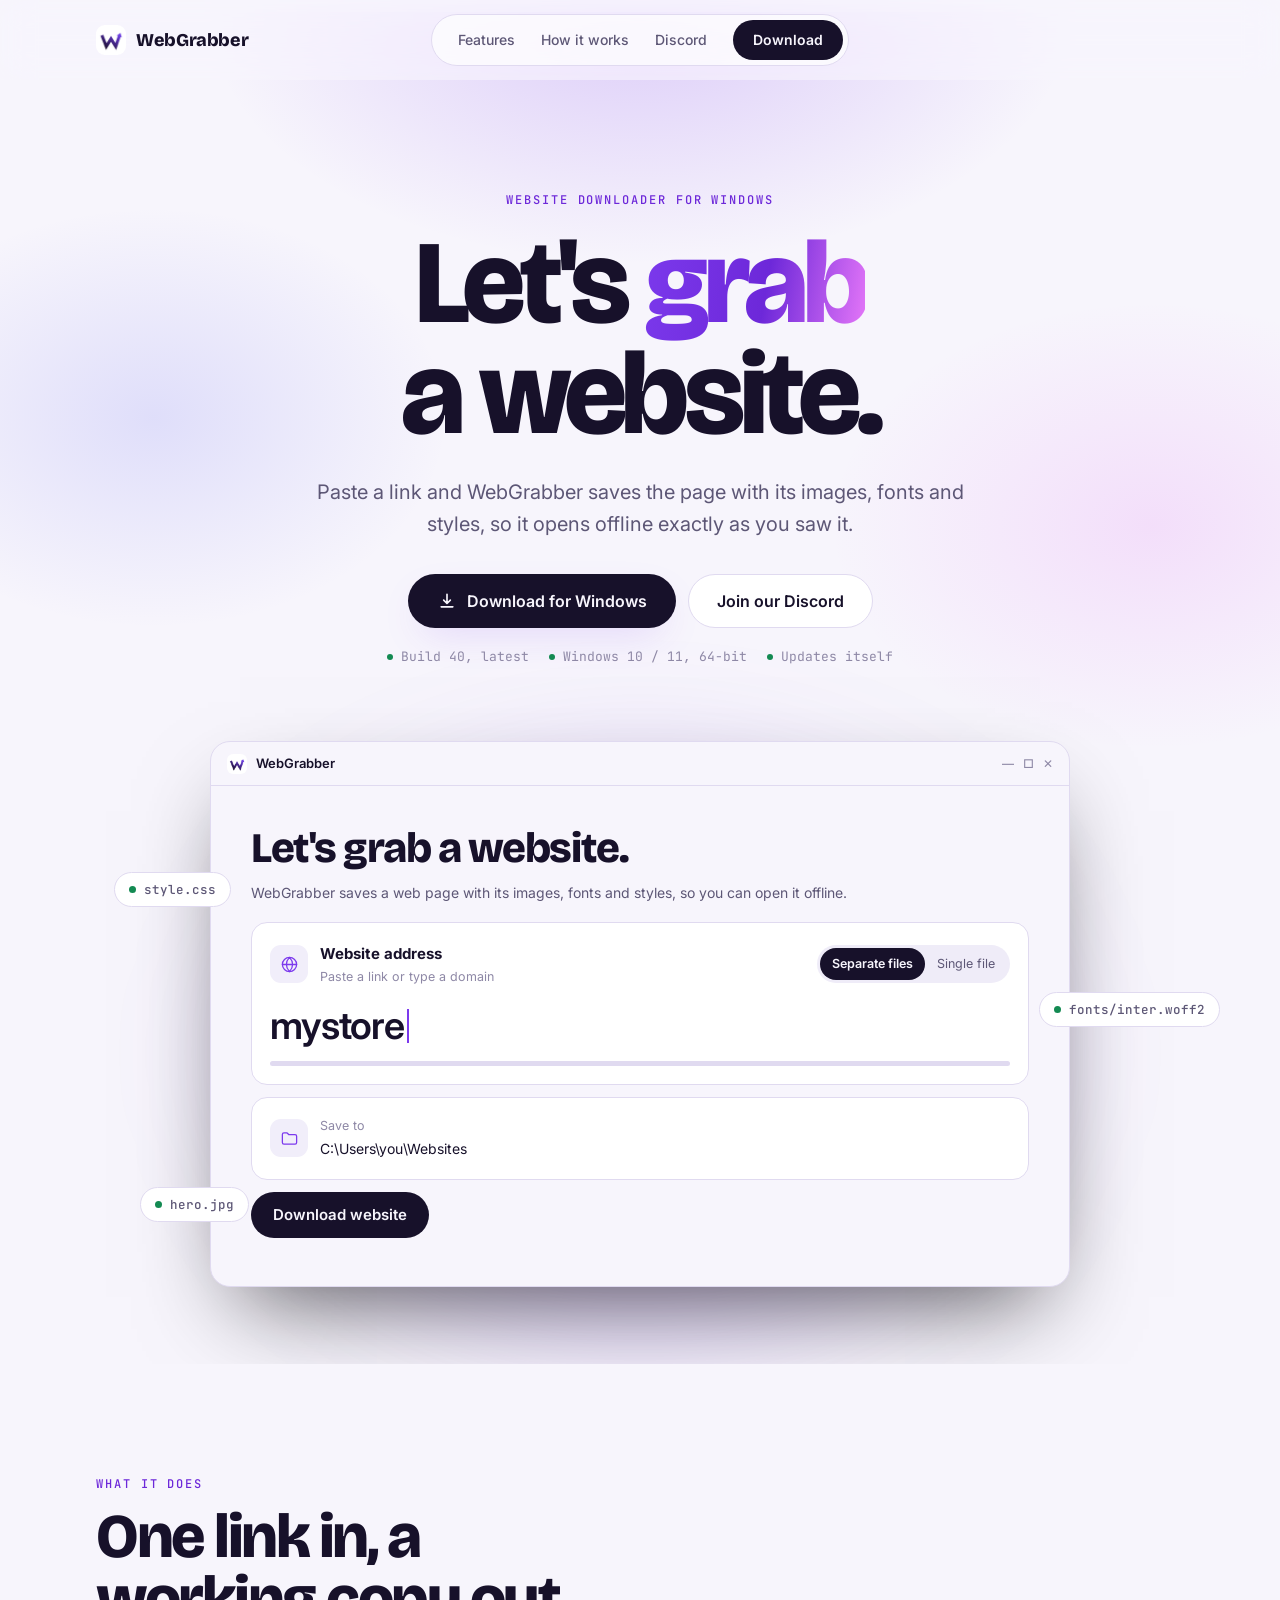
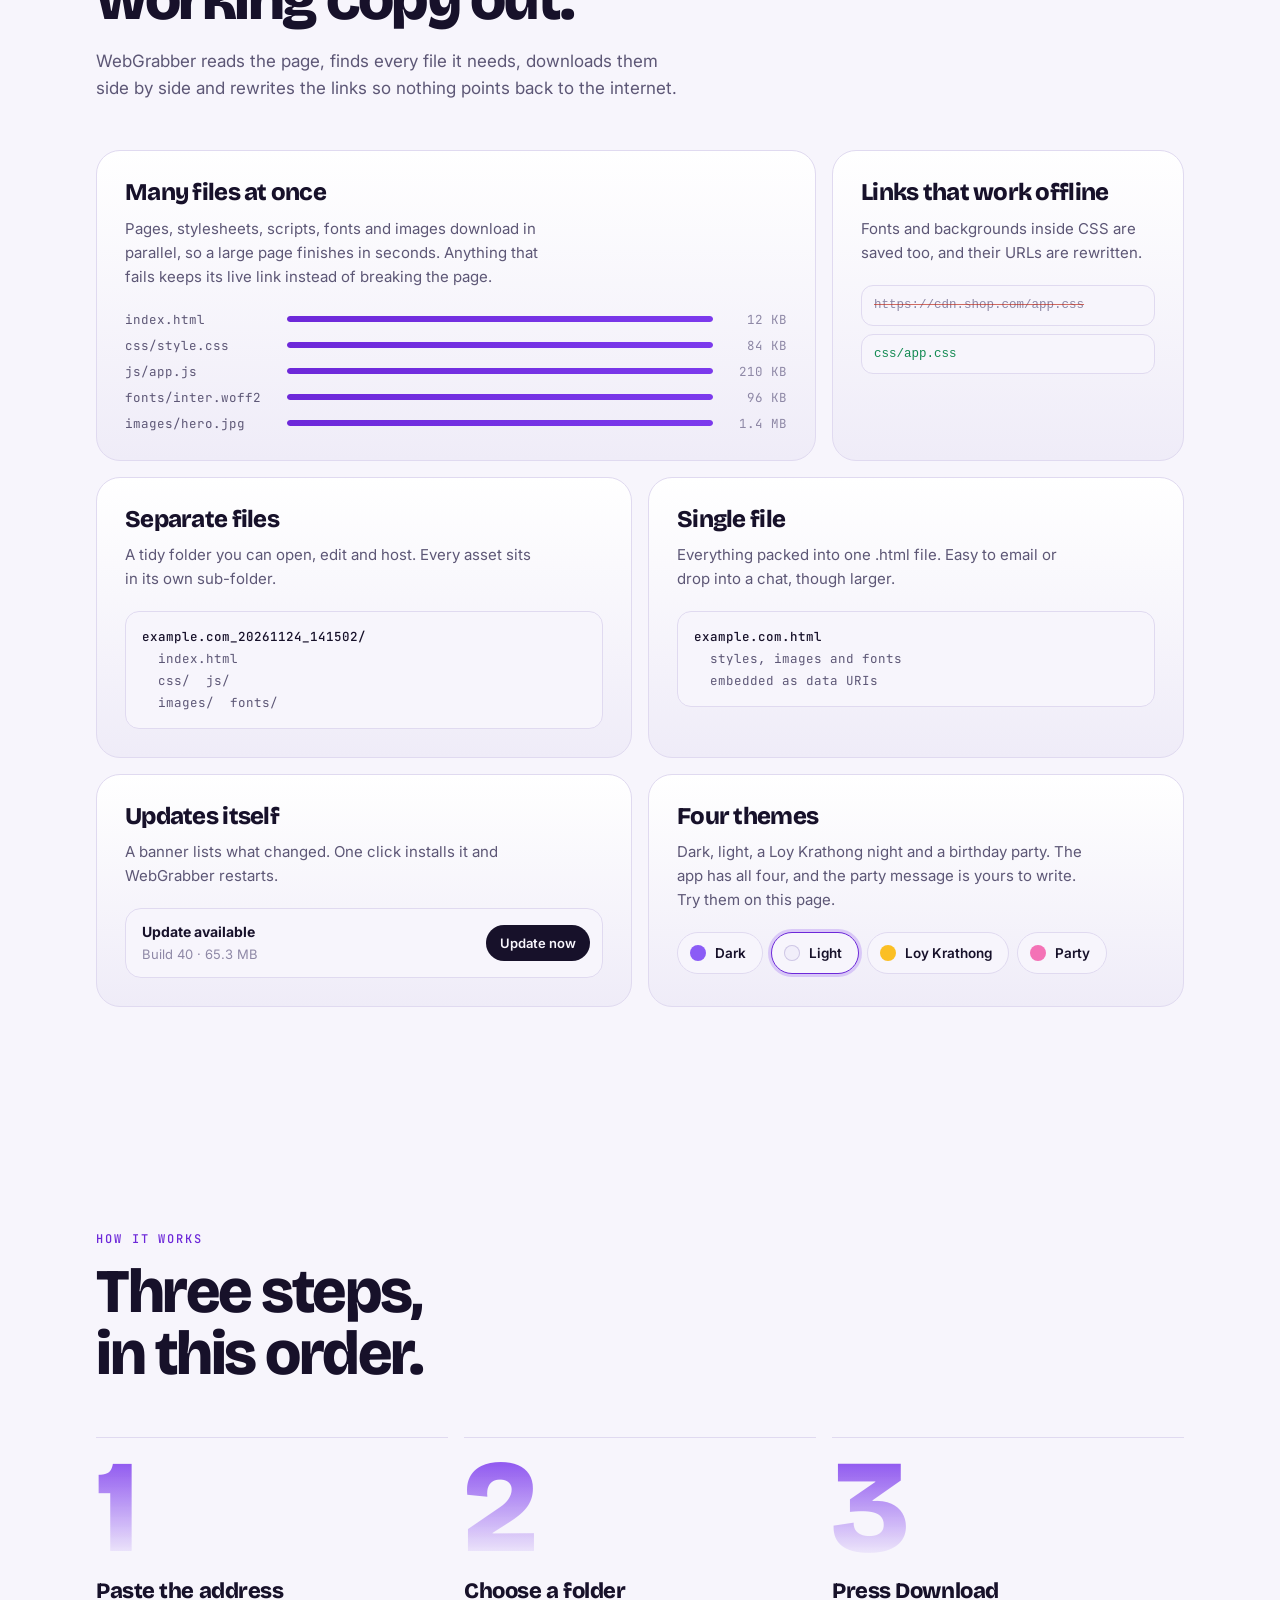
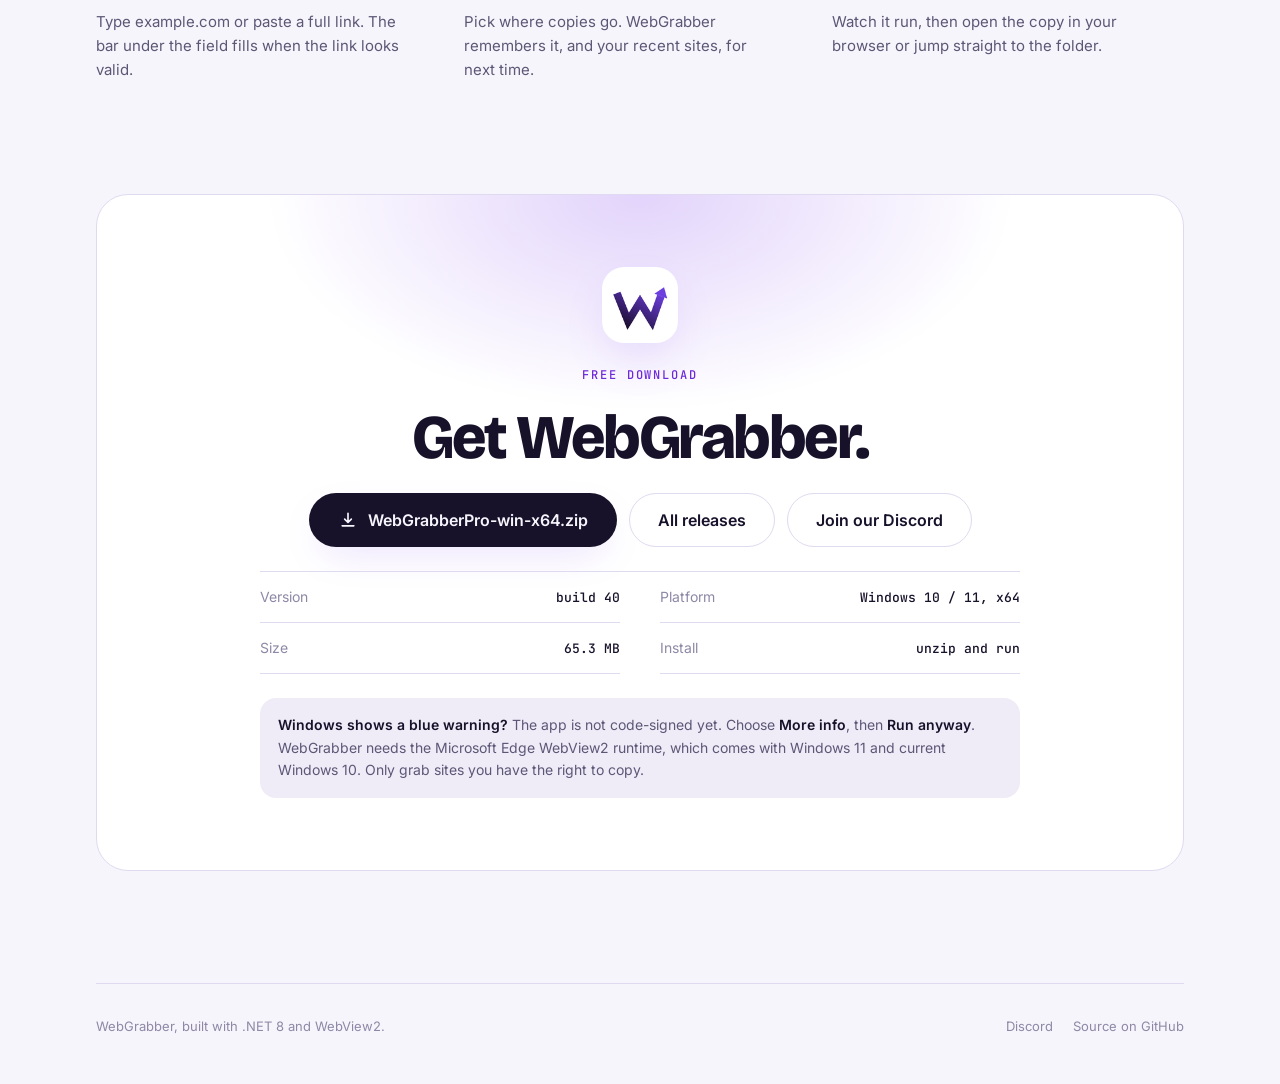
==== commit a1973135: "Website: Loy Krathong and Party themes with a theme picker Co-Authored-By: Claude Sonnet 5.5 <norepl" ====
--- a/docs/index.html
+++ b/docs/index.html
@@ -210,9 +210,77 @@
 footer a { text-decoration: none; }
 footer a:hover { color: var(--fg); }
 
+
+/* ---- festive themes ---- */
+:root[data-theme="loy"] {
+  --bg: #070b1f; --bg-2: #0b1230; --panel: #0e1533; --panel-2: #16204a; --line: #222d5c;
+  --fg: #fff7e6; --muted: #b6bbd8; --faint: #7b83ae;
+  --accent: #fbbf24; --accent-2: #fde68a; --glow: rgba(251, 191, 36, .34);
+  --btn-bg: #fff7e6; --btn-fg: #2a1a00; --ok: #6ee7a8; --bad: #f87171;
+  color-scheme: dark;
+}
+:root[data-theme="party"] {
+  --bg: #12091f; --bg-2: #190d2b; --panel: #1b1030; --panel-2: #26173f; --line: #33224f;
+  --fg: #fff3fb; --muted: #c6b6dc; --faint: #8d7aa3;
+  --accent: #f472b6; --accent-2: color-mix(in srgb, var(--accent) 52%, #ffffff); --glow: color-mix(in srgb, var(--accent) 40%, transparent);
+  --btn-bg: #fff3fb; --btn-fg: #24102f; --ok: #6ee7a8; --bad: #f87171;
+  color-scheme: dark;
+}
+:root[data-theme="loy"] .logo-main, :root[data-theme="party"] .logo-main { display: block; }
+:root[data-theme="loy"] .logo-light, :root[data-theme="party"] .logo-light { display: none; }
+:root[data-theme="loy"] .eyebrow, :root[data-theme="party"] .eyebrow { color: var(--accent-2); }
+:root[data-theme="loy"] .aurora { background: radial-gradient(520px 360px at 86% 14%, rgba(255, 244, 205, .22), transparent 70%), radial-gradient(760px 380px at 50% 100%, rgba(251, 146, 60, .22), transparent 70%), radial-gradient(520px 300px at 50% 0%, var(--glow), transparent 70%); }
+:root[data-theme="party"] .aurora { background: radial-gradient(640px 360px at 50% 0%, var(--glow), transparent 70%), radial-gradient(520px 300px at 10% 60%, rgba(56, 189, 248, .14), transparent 70%), radial-gradient(520px 300px at 92% 50%, rgba(251, 191, 36, .12), transparent 70%); }
+:root[data-theme="loy"] .hero h1 em { background: linear-gradient(100deg, #fde68a, #fbbf24 45%, #f472b6); -webkit-background-clip: text; background-clip: text; }
+:root[data-theme="party"] .hero h1 em { background: linear-gradient(100deg, var(--accent-2), var(--accent) 50%, #fbbf24); -webkit-background-clip: text; background-clip: text; }
+
+.fest { display: none; position: absolute; inset: 0; z-index: -1; pointer-events: none; overflow: hidden; }
+:root[data-theme="loy"] .fest.loy, :root[data-theme="party"] .fest.party { display: block; }
+.s-moon { position: absolute; right: 8%; top: 96px; width: 84px; height: 84px; border-radius: 50%; background: radial-gradient(circle at 38% 36%, #fffdf2, #fde9a8 70%, #f6d77a); box-shadow: 0 0 60px 18px rgba(253, 230, 138, .28), 0 0 160px 50px rgba(253, 230, 138, .12); opacity: .92; }
+.s-lanterns i { position: absolute; bottom: -40px; width: 14px; height: 18px; border-radius: 5px 5px 7px 7px; background: linear-gradient(180deg, #fde68a, #fb923c); box-shadow: 0 0 18px 6px rgba(251, 146, 60, .5); opacity: 0; animation: s-lantern 18s linear infinite; }
+.s-lanterns i:nth-child(1) { left: 6%; animation-delay: 0s; } .s-lanterns i:nth-child(2) { left: 19%; animation-delay: -6s; animation-duration: 15s; width: 10px; height: 13px; }
+.s-lanterns i:nth-child(3) { left: 33%; animation-delay: -11s; animation-duration: 21s; } .s-lanterns i:nth-child(4) { left: 49%; animation-delay: -3s; animation-duration: 17s; width: 11px; height: 14px; }
+.s-lanterns i:nth-child(5) { left: 64%; animation-delay: -9s; animation-duration: 19s; } .s-lanterns i:nth-child(6) { left: 78%; animation-delay: -14s; animation-duration: 16s; width: 10px; height: 13px; }
+.s-lanterns i:nth-child(7) { left: 93%; animation-delay: -5s; animation-duration: 22s; }
+@keyframes s-lantern { 0% { transform: translate(0, 0); opacity: 0; } 10% { opacity: .9; } 80% { opacity: .8; } 100% { transform: translate(24px, -105vh); opacity: 0; } }
+.s-kr { position: absolute; filter: drop-shadow(0 0 14px rgba(251, 191, 36, .35)); animation: s-bob 5s ease-in-out infinite; }
+.s-kr.a { left: 6%; bottom: 14px; width: 74px; height: 69px; } .s-kr.b { left: 34%; bottom: 6px; width: 54px; height: 50px; animation-delay: -1.6s; }
+.s-kr.c { left: 64%; bottom: 18px; width: 84px; height: 78px; animation-delay: -3.1s; } .s-kr.d { left: 88%; bottom: 8px; width: 52px; height: 48px; animation-delay: -2.2s; }
+@keyframes s-bob { 0%, 100% { transform: translate(0, 0) rotate(-2deg); } 50% { transform: translate(14px, -5px) rotate(2deg); } }
+.s-wave { position: absolute; left: 0; bottom: 0; width: 200%; height: 52px; animation: s-flow 14s linear infinite; }
+.s-wave.w1 path { fill: rgba(20, 38, 96, .78); } .s-wave.w2 path { fill: rgba(12, 24, 66, .9); }
+.s-wave.w2 { height: 38px; animation-duration: 9s; animation-direction: reverse; }
+@keyframes s-flow { to { transform: translateX(-50%); } }
+
+.s-bunting { position: absolute; top: 62px; left: 0; width: 100%; height: 64px; }
+.s-bunting .str { fill: none; stroke: var(--line); stroke-width: 1.6; }
+.s-bunting .p0 { fill: var(--accent); } .s-bunting .p1 { fill: #fbbf24; } .s-bunting .p2 { fill: #38bdf8; } .s-bunting .p3 { fill: #a78bfa; } .s-bunting .p4 { fill: #34d399; }
+.s-balloons i { position: absolute; bottom: -90px; width: 38px; height: 48px; border-radius: 50% 50% 46% 46%; background: radial-gradient(circle at 34% 28%, rgba(255, 255, 255, .55), transparent 34%), var(--b, #f472b6); opacity: 0; animation: s-balloon 18s linear infinite; }
+.s-balloons i::before { content: ""; position: absolute; left: 50%; bottom: -5px; width: 8px; height: 7px; margin-left: -4px; background: var(--b, #f472b6); clip-path: polygon(50% 0, 100% 100%, 0 100%); }
+.s-balloons i::after { content: ""; position: absolute; left: 50%; top: 100%; width: 1px; height: 46px; margin-top: 2px; background: rgba(255, 255, 255, .35); }
+.s-balloons i:nth-child(1) { left: 5%; --b: var(--accent); } .s-balloons i:nth-child(2) { left: 16%; --b: #fbbf24; animation-delay: -5s; animation-duration: 21s; width: 30px; height: 38px; }
+.s-balloons i:nth-child(3) { left: 30%; --b: #38bdf8; animation-delay: -10s; animation-duration: 19s; } .s-balloons i:nth-child(4) { left: 52%; --b: #a78bfa; animation-delay: -2s; animation-duration: 23s; width: 32px; height: 40px; }
+.s-balloons i:nth-child(5) { left: 68%; --b: #34d399; animation-delay: -13s; animation-duration: 20s; } .s-balloons i:nth-child(6) { left: 82%; --b: var(--accent); animation-delay: -7s; animation-duration: 22s; width: 30px; height: 38px; }
+.s-balloons i:nth-child(7) { left: 94%; --b: #fb923c; animation-delay: -15s; animation-duration: 19s; }
+@keyframes s-balloon { 0% { transform: translate(0, 0) rotate(-3deg); opacity: 0; } 8% { opacity: .9; } 50% { transform: translate(18px, -55vh) rotate(3deg); } 90% { opacity: .85; } 100% { transform: translate(-6px, -112vh) rotate(-3deg); opacity: 0; } }
+
+.picks { margin-top: 10px; display: flex; flex-wrap: wrap; gap: 8px; }
+.pick { display: inline-flex; align-items: center; gap: 9px; height: 42px; padding: 0 16px 0 12px; border-radius: 999px; border: 1px solid var(--line); background: var(--bg); color: var(--fg); font: 600 13.5px var(--font); cursor: pointer; transition: border-color .15s; }
+.pick i { width: 16px; height: 16px; border-radius: 50%; display: block; }
+.pick:hover { border-color: var(--accent); }
+.pick.on { border-color: var(--accent); box-shadow: 0 0 0 3px var(--glow); }
+@media (prefers-reduced-motion: reduce) { .s-lanterns i, .s-kr, .s-wave, .s-balloons i { animation: none; } }
 @media (prefers-reduced-motion: reduce) { html { scroll-behavior: auto; } .url i, .chip, .files i::after { animation: none; } .btn, .view, .track b { transition: none; } }
 </style>
 
+<svg width="0" height="0" style="position:absolute" aria-hidden="true"><defs><symbol id="krathong" viewBox="0 0 64 60">
+<ellipse cx="32" cy="50" rx="29" ry="8" fill="#15803d"/><ellipse cx="32" cy="47" rx="24" ry="6.5" fill="#22c55e"/>
+<g fill="#f9a8d4"><ellipse cx="14" cy="38" rx="6" ry="11" transform="rotate(-48 14 38)"/><ellipse cx="50" cy="38" rx="6" ry="11" transform="rotate(48 50 38)"/></g>
+<g fill="#f472b6"><ellipse cx="21" cy="34" rx="6" ry="12" transform="rotate(-24 21 34)"/><ellipse cx="43" cy="34" rx="6" ry="12" transform="rotate(24 43 34)"/></g>
+<ellipse cx="32" cy="34" rx="6.5" ry="13" fill="#fbcfe8"/><g fill="#fb923c"><circle cx="19" cy="47" r="3"/><circle cx="45" cy="47" r="3"/><circle cx="32" cy="50" r="3"/></g>
+<rect x="29.5" y="20" width="5" height="17" rx="1.4" fill="#fff7e6"/>
+<path d="M32 8c3.4 4 4.4 7 2.4 10.2-1.1 1.5-3.7 1.5-4.8 0C27.6 15 28.6 12 32 8z" fill="#fbbf24"/><path d="M32 12c1.5 2 2 3.4 1 5-.5.7-1.5.7-2 0-1-1.6-.5-3 1-5z" fill="#fff7e6"/>
+</symbol></defs></svg>
 <div class="topbar"><div class="wrap">
   <nav>
     <a class="brand" href="#top" aria-label="WebGrabber home">
@@ -230,6 +298,18 @@
 
 <header class="hero" id="top">
   <div class="aurora" aria-hidden="true"></div>
+  <div class="fest loy" aria-hidden="true">
+    <div class="s-moon"></div>
+    <div class="s-lanterns"><i></i><i></i><i></i><i></i><i></i><i></i><i></i></div>
+    <svg class="s-kr a"><use href="#krathong"/></svg><svg class="s-kr b"><use href="#krathong"/></svg><svg class="s-kr c"><use href="#krathong"/></svg><svg class="s-kr d"><use href="#krathong"/></svg>
+    <svg class="s-wave w1" viewBox="0 0 2400 60" preserveAspectRatio="none"><path d="M0 26 Q 75 10 150 26 T 300 26 T 450 26 T 600 26 T 750 26 T 900 26 T 1050 26 T 1200 26 T 1350 26 T 1500 26 T 1650 26 T 1800 26 T 1950 26 T 2100 26 T 2250 26 T 2400 26 V60 H0 Z"/></svg>
+    <svg class="s-wave w2" viewBox="0 0 2400 60" preserveAspectRatio="none"><path d="M0 34 Q 75 22 150 34 T 300 34 T 450 34 T 600 34 T 750 34 T 900 34 T 1050 34 T 1200 34 T 1350 34 T 1500 34 T 1650 34 T 1800 34 T 1950 34 T 2100 34 T 2250 34 T 2400 34 V60 H0 Z"/></svg>
+  </div>
+  <div class="fest party" aria-hidden="true">
+    <svg class="s-bunting" viewBox="0 0 1200 64" preserveAspectRatio="xMidYMin slice"><path class="str" d="M0 6Q150 46 300 6 M300 6Q450 46 600 6 M600 6Q750 46 900 6 M900 6Q1050 46 1200 6"/><path class="p0" d="M19 13L41 13L30 39Z"/><path class="p1" d="M49 19L71 19L60 45Z"/><path class="p2" d="M79 23L101 23L90 49Z"/><path class="p3" d="M109 25L131 25L120 51Z"/><path class="p4" d="M139 26L161 26L150 52Z"/><path class="p0" d="M169 25L191 25L180 51Z"/><path class="p1" d="M199 23L221 23L210 49Z"/><path class="p2" d="M229 19L251 19L240 45Z"/><path class="p3" d="M259 13L281 13L270 39Z"/><path class="p4" d="M319 13L341 13L330 39Z"/><path class="p0" d="M349 19L371 19L360 45Z"/><path class="p1" d="M379 23L401 23L390 49Z"/><path class="p2" d="M409 25L431 25L420 51Z"/><path class="p3" d="M439 26L461 26L450 52Z"/><path class="p4" d="M469 25L491 25L480 51Z"/><path class="p0" d="M499 23L521 23L510 49Z"/><path class="p1" d="M529 19L551 19L540 45Z"/><path class="p2" d="M559 13L581 13L570 39Z"/><path class="p3" d="M619 13L641 13L630 39Z"/><path class="p4" d="M649 19L671 19L660 45Z"/><path class="p0" d="M679 23L701 23L690 49Z"/><path class="p1" d="M709 25L731 25L720 51Z"/><path class="p2" d="M739 26L761 26L750 52Z"/><path class="p3" d="M769 25L791 25L780 51Z"/><path class="p4" d="M799 23L821 23L810 49Z"/><path class="p0" d="M829 19L851 19L840 45Z"/><path class="p1" d="M859 13L881 13L870 39Z"/><path class="p2" d="M919 13L941 13L930 39Z"/><path class="p3" d="M949 19L971 19L960 45Z"/><path class="p4" d="M979 23L1001 23L990 49Z"/><path class="p0" d="M1009 25L1031 25L1020 51Z"/><path class="p1" d="M1039 26L1061 26L1050 52Z"/><path class="p2" d="M1069 25L1091 25L1080 51Z"/><path class="p3" d="M1099 23L1121 23L1110 49Z"/><path class="p4" d="M1129 19L1151 19L1140 45Z"/><path class="p0" d="M1159 13L1181 13L1170 39Z"/></svg>
+    <div class="s-balloons"><i></i><i></i><i></i><i></i><i></i><i></i><i></i></div>
+  </div>
+
   <div class="wrap">
     <div class="eyebrow">Website downloader for Windows</div>
     <h1>Let's <em>grab</em> a website.</h1>
@@ -334,10 +414,16 @@
         <div class="banner" aria-hidden="true"><div><b>Update available</b><span id="bannerSub">Build 40 &middot; 65.3 MB</span></div><u>Update now</u></div>
       </div>
       <div class="b s3">
-        <h3>Light and dark</h3>
-        <p>Pick the theme that suits your desk. This page follows the same switch.</p>
-        <button class="toggle" id="themeBtn" type="button"><span><svg viewBox="0 0 16 16" fill="none" stroke="currentColor" stroke-width="1.4" stroke-linecap="round" aria-hidden="true"><circle cx="8" cy="8" r="2.8"/><path d="M8 1.5v1.4M8 13.1v1.4M1.5 8h1.4M13.1 8h1.4M3.4 3.4l1 1M11.6 11.6l1 1M3.4 12.6l1-1M11.6 4.4l1-1"/></svg></span>Switch theme</button>
-      </div>
+        <h3>Four themes</h3>
+        <p>Dark, light, a Loy Krathong night and a birthday party. The app has all four, and the party message is yours to write. Try them on this page.</p>
+        <div class="picks" role="group" aria-label="Page theme">
+          <button type="button" class="pick" data-t="dark"><i style="background:#8b5cf6"></i>Dark</button>
+          <button type="button" class="pick" data-t="light"><i style="background:#f1eefa;box-shadow:inset 0 0 0 1px #cfc7e6"></i>Light</button>
+          <button type="button" class="pick" data-t="loy"><i style="background:#fbbf24"></i>Loy Krathong</button>
+          <button type="button" class="pick" data-t="party"><i style="background:#f472b6"></i>Party</button>
+        </div>
+      </div>
+    </div>
     </div>
   </div>
 </section>
@@ -458,14 +544,25 @@
   }
   if (!reduce) { later(function () { cycle(1); }, 2600); }
 
-  /* theme switch */
-  var btn = document.getElementById("themeBtn");
-  btn.addEventListener("click", function () {
-    var root = document.documentElement;
-    var dark = root.getAttribute("data-theme") === "dark" ||
-      (!root.getAttribute("data-theme") && !(window.matchMedia && window.matchMedia("(prefers-color-scheme: light)").matches));
-    root.setAttribute("data-theme", dark ? "light" : "dark");
-  });
+  /* theme picker: dark, light, Loy Krathong, party. Opens in the Loy Krathong theme on 24 to 26 Nov 2026 unless a choice is saved. */
+  var root = document.documentElement;
+  var picks = document.querySelectorAll(".pick");
+  function setTheme(t, save) {
+    root.setAttribute("data-theme", t);
+    picks.forEach(function (b) { b.classList.toggle("on", b.getAttribute("data-t") === t); });
+    if (save) { try { localStorage.setItem("wg-theme", t); } catch (e) {} }
+  }
+  var saved = null;
+  try { saved = localStorage.getItem("wg-theme"); } catch (e) {}
+  var now = new Date();
+  var loyDays = now.getFullYear() === 2026 && now.getMonth() === 10 && now.getDate() >= 24 && now.getDate() <= 26;
+  if (saved === "dark" || saved === "light" || saved === "loy" || saved === "party") { setTheme(saved, false); }
+  else if (loyDays) { setTheme("loy", false); }
+  else {
+    var light = window.matchMedia && window.matchMedia("(prefers-color-scheme: light)").matches;
+    picks.forEach(function (b) { b.classList.toggle("on", b.getAttribute("data-t") === (light ? "light" : "dark")); });
+  }
+  picks.forEach(function (b) { b.addEventListener("click", function () { setTheme(b.getAttribute("data-t"), true); }); });
 
   /* live version labels (works where the page can reach GitHub, e.g. GitHub Pages) */
   try {
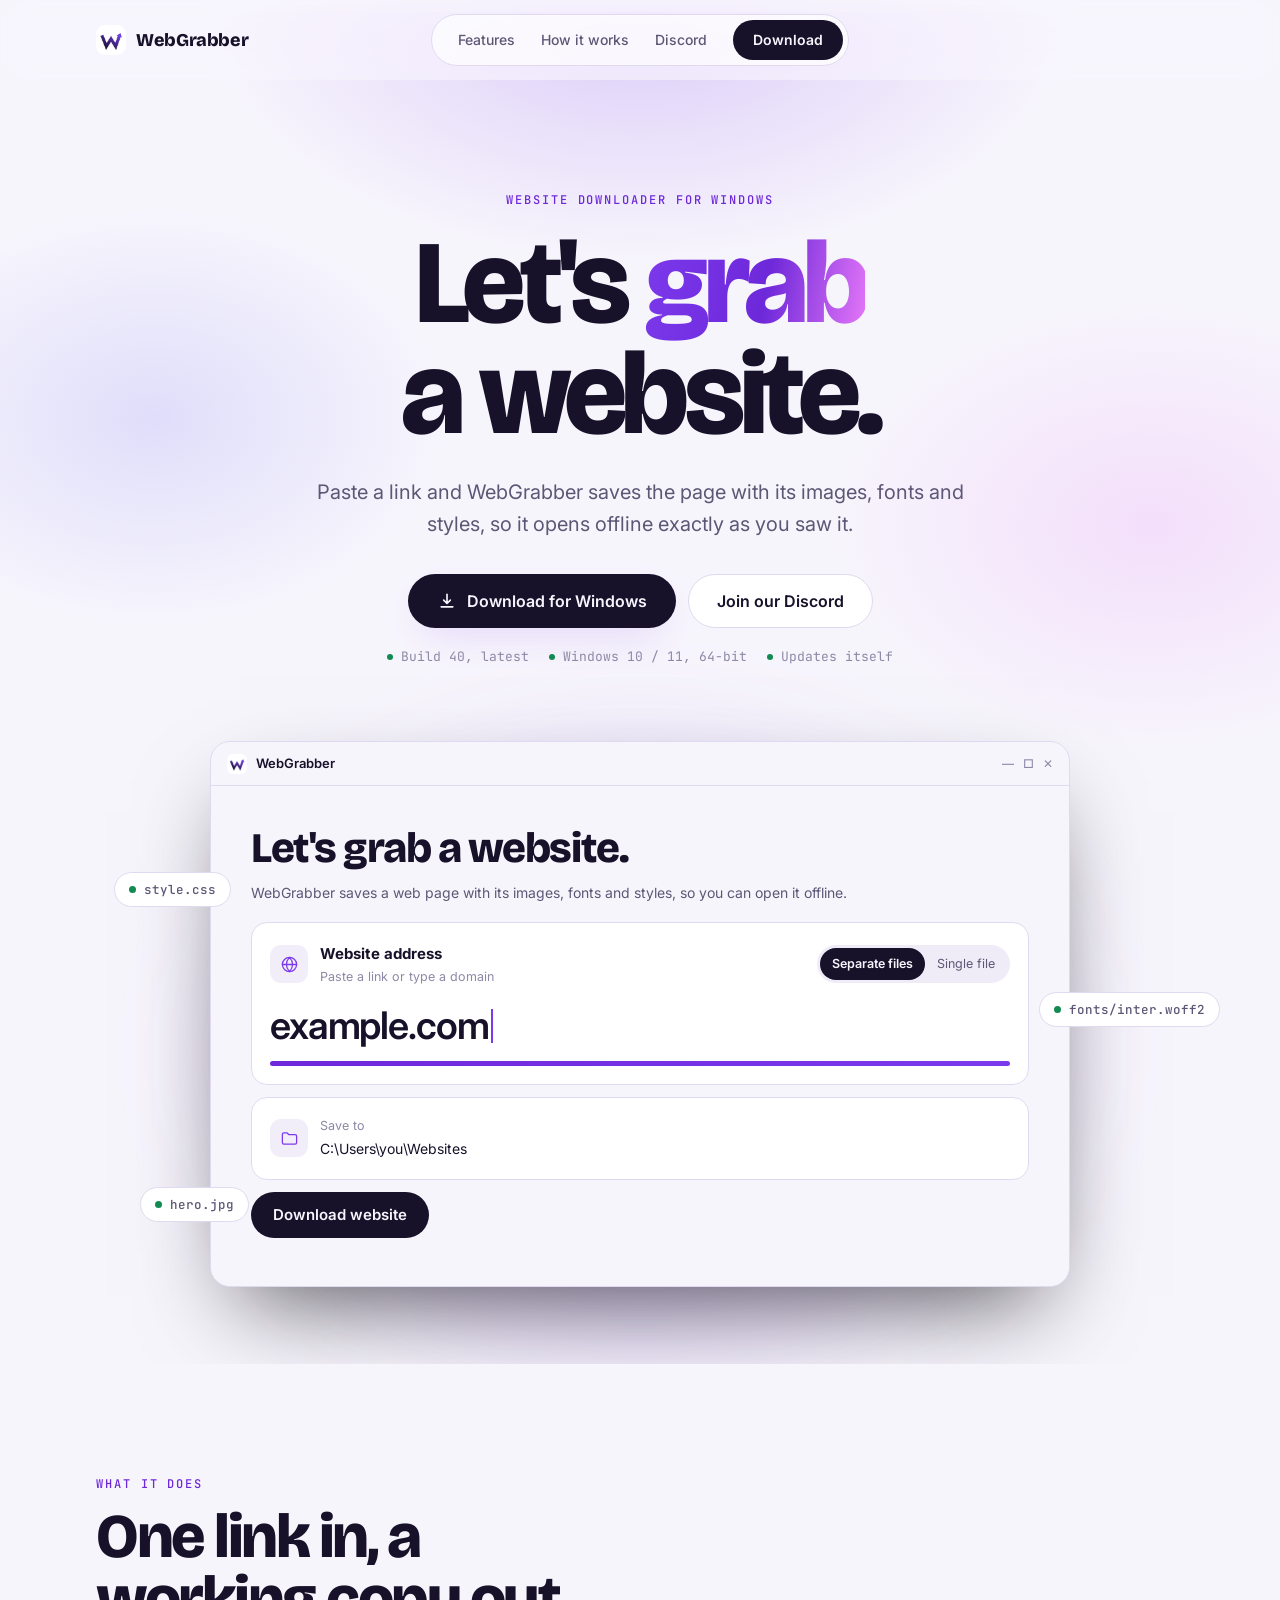
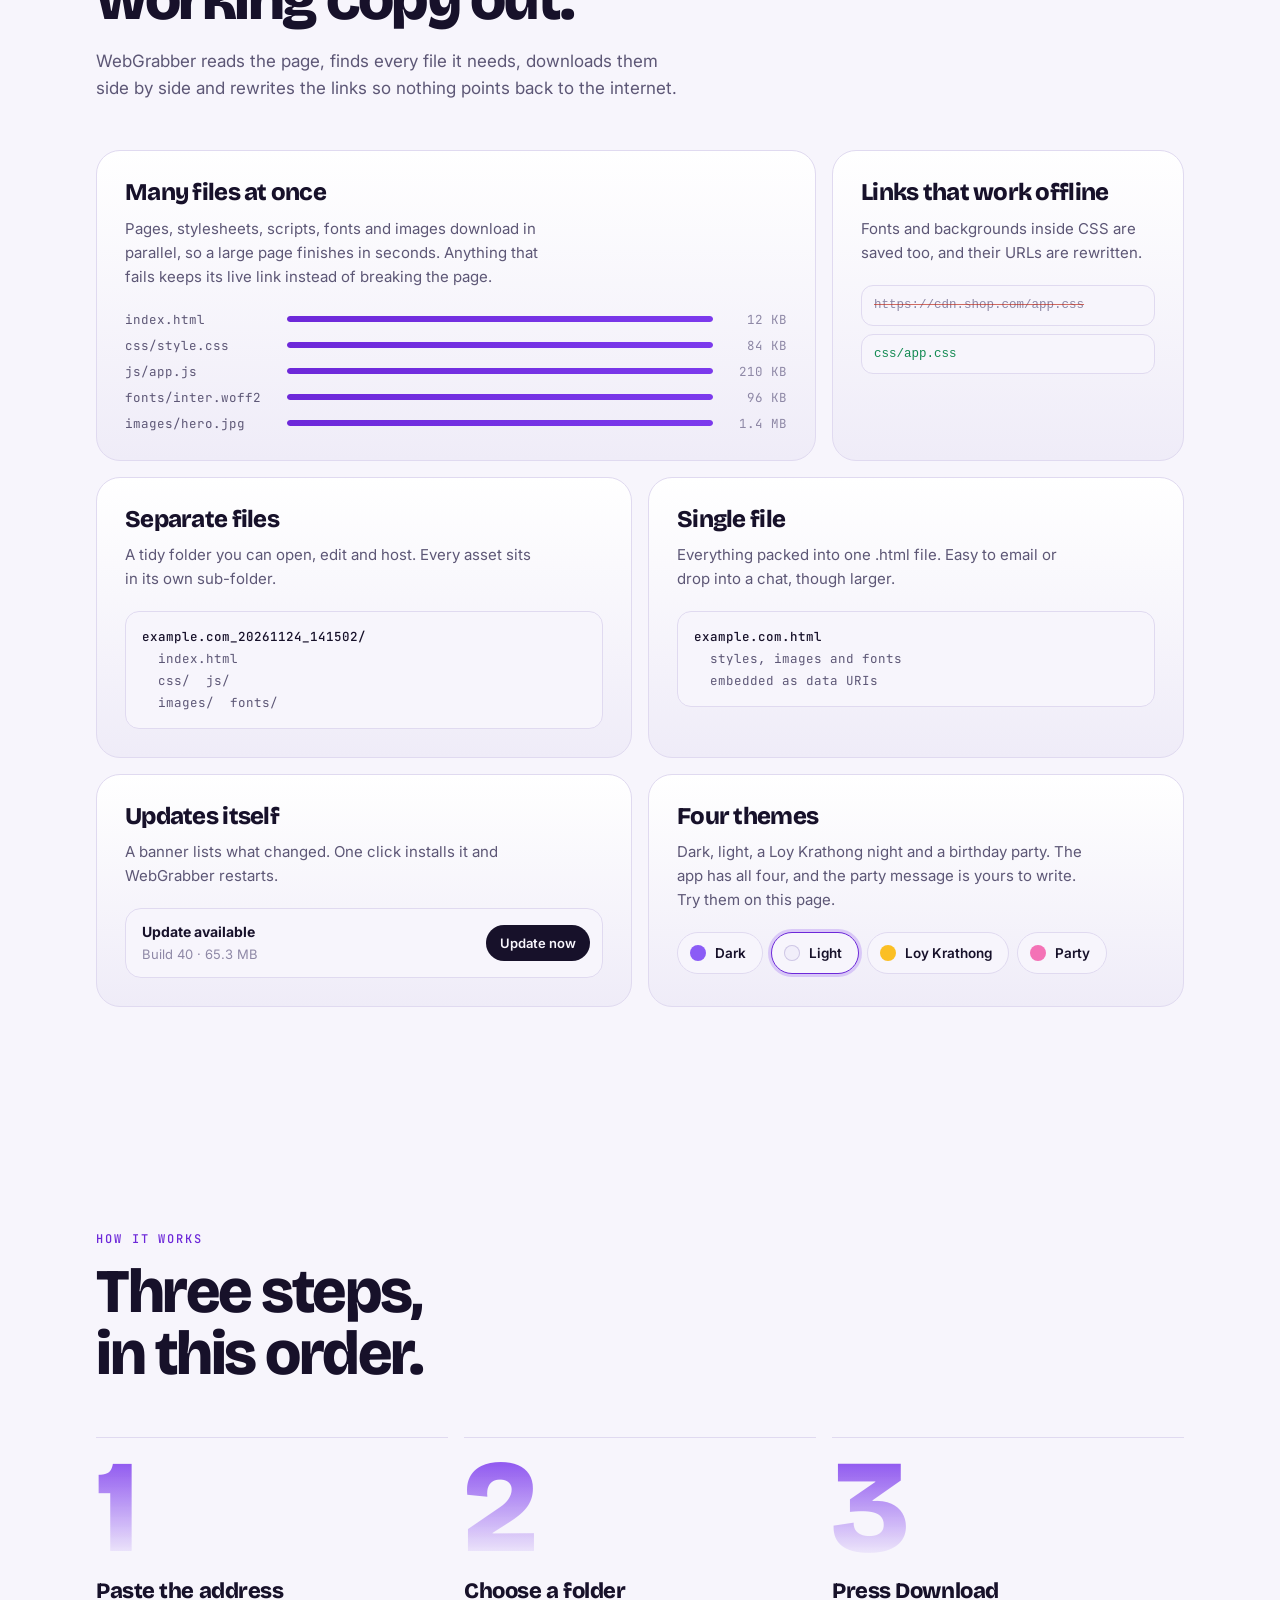
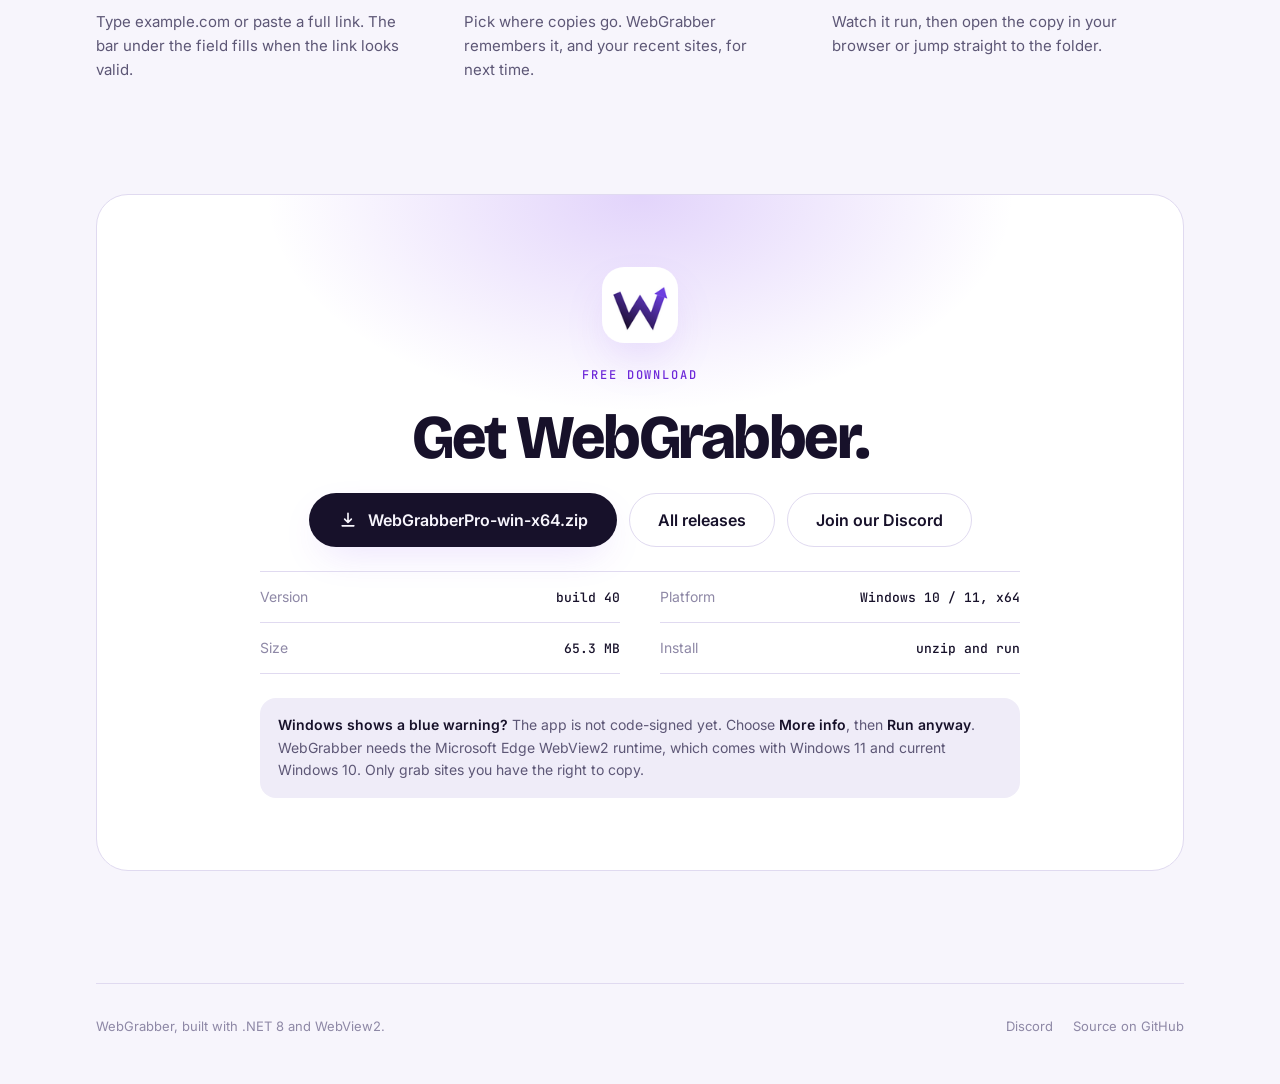
==== commit 0144c61c: "Rename WebGrabber.html to index.html" ====
--- a/docs/index.html
+++ b/docs/index.html
@@ -1,10 +1,6 @@
-<!doctype html>
-<html lang="en">
-<head>
-<meta charset="utf-8">
-<meta name="viewport" content="width=device-width, initial-scale=1">
-<style>body{margin:0}</style>
+<!doctype html><html><head><meta charset=utf8><meta name=viewport content="width=device-width,initial-scale=1,viewport-fit=cover"><style>:root{color-scheme:light;box-sizing:border-box;padding-top:env(safe-area-inset-top,0px);padding-bottom:env(safe-area-inset-bottom,0px)}html{scroll-padding-top:env(safe-area-inset-top,0px)}body{margin:0;padding:0;font:14px -apple-system,BlinkMacSystemFont,sans-serif;background:#fff;color:#000}img{max-width:100%}[hidden]:not([hidden=until-found i]){display:none!important}</style></head><body>
 <title>WebGrabber</title>
+<meta name="claude:viewport-fit-sides" content="cover">
 <link rel="preconnect" href="https://fonts.googleapis.com">
 <link rel="preconnect" href="https://fonts.gstatic.com" crossorigin>
 <link rel="stylesheet" href="https://fonts.googleapis.com/css2?family=Bricolage+Grotesque:opsz,wght@12..96,600;12..96,800&family=Inter:wght@400;500;600&family=JetBrains+Mono:wght@400;500&display=swap">
@@ -284,7 +280,7 @@
 <div class="topbar"><div class="wrap">
   <nav>
     <a class="brand" href="#top" aria-label="WebGrabber home">
-      <img class="logo-main" src="logo-main.png" alt="" width="30" height="30"><img class="logo-light" src="logo-light.png" alt="" width="30" height="30">
+      <img class="logo-main" src="[data-uri]" alt="" width="30" height="30"><img class="logo-light" src="[data-uri]" alt="" width="30" height="30">
       <span>WebGrabber</span>
     </a>
     <div class="nav-links">
@@ -326,7 +322,7 @@
     <div class="stage">
       <div class="chips" aria-hidden="true"><span class="chip c1">style.css</span><span class="chip c2">fonts/inter.woff2</span><span class="chip c3">hero.jpg</span></div>
       <div class="win" id="win" data-view="home" role="img" aria-label="WebGrabber window: a website address is typed, the download runs, then the finished copy is shown">
-        <div class="win-bar"><b><img class="logo-main" src="logo-main.png" alt=""><img class="logo-light" src="logo-light.png" alt="">WebGrabber</b><span class="dots">&#8212; &nbsp; &#9633; &nbsp; &#10005;</span></div>
+        <div class="win-bar"><b><img class="logo-main" src="[data-uri]" alt=""><img class="logo-light" src="[data-uri]" alt="">WebGrabber</b><span class="dots">&#8212; &nbsp; &#9633; &nbsp; &#10005;</span></div>
         <div class="win-body">
           <div class="view v-home">
             <h3>Let's grab a website.</h3>
@@ -443,7 +439,7 @@
 <section id="download" style="padding-top:0">
   <div class="wrap">
     <div class="dl">
-      <img class="logo-img logo-main" src="logo-main.png" alt="WebGrabber" width="76" height="76"><img class="logo-img logo-light" src="logo-light.png" alt="WebGrabber" width="76" height="76">
+      <img class="logo-img logo-main" src="[data-uri]" alt="WebGrabber" width="76" height="76"><img class="logo-img logo-light" src="[data-uri]" alt="WebGrabber" width="76" height="76">
       <div class="eyebrow">Free download</div>
       <h2>Get WebGrabber.</h2>
       <div class="cta">
@@ -587,5 +583,5 @@
   } catch (e) {}
 })();
 </script>
-</body>
-</html>
+
+</body></html>
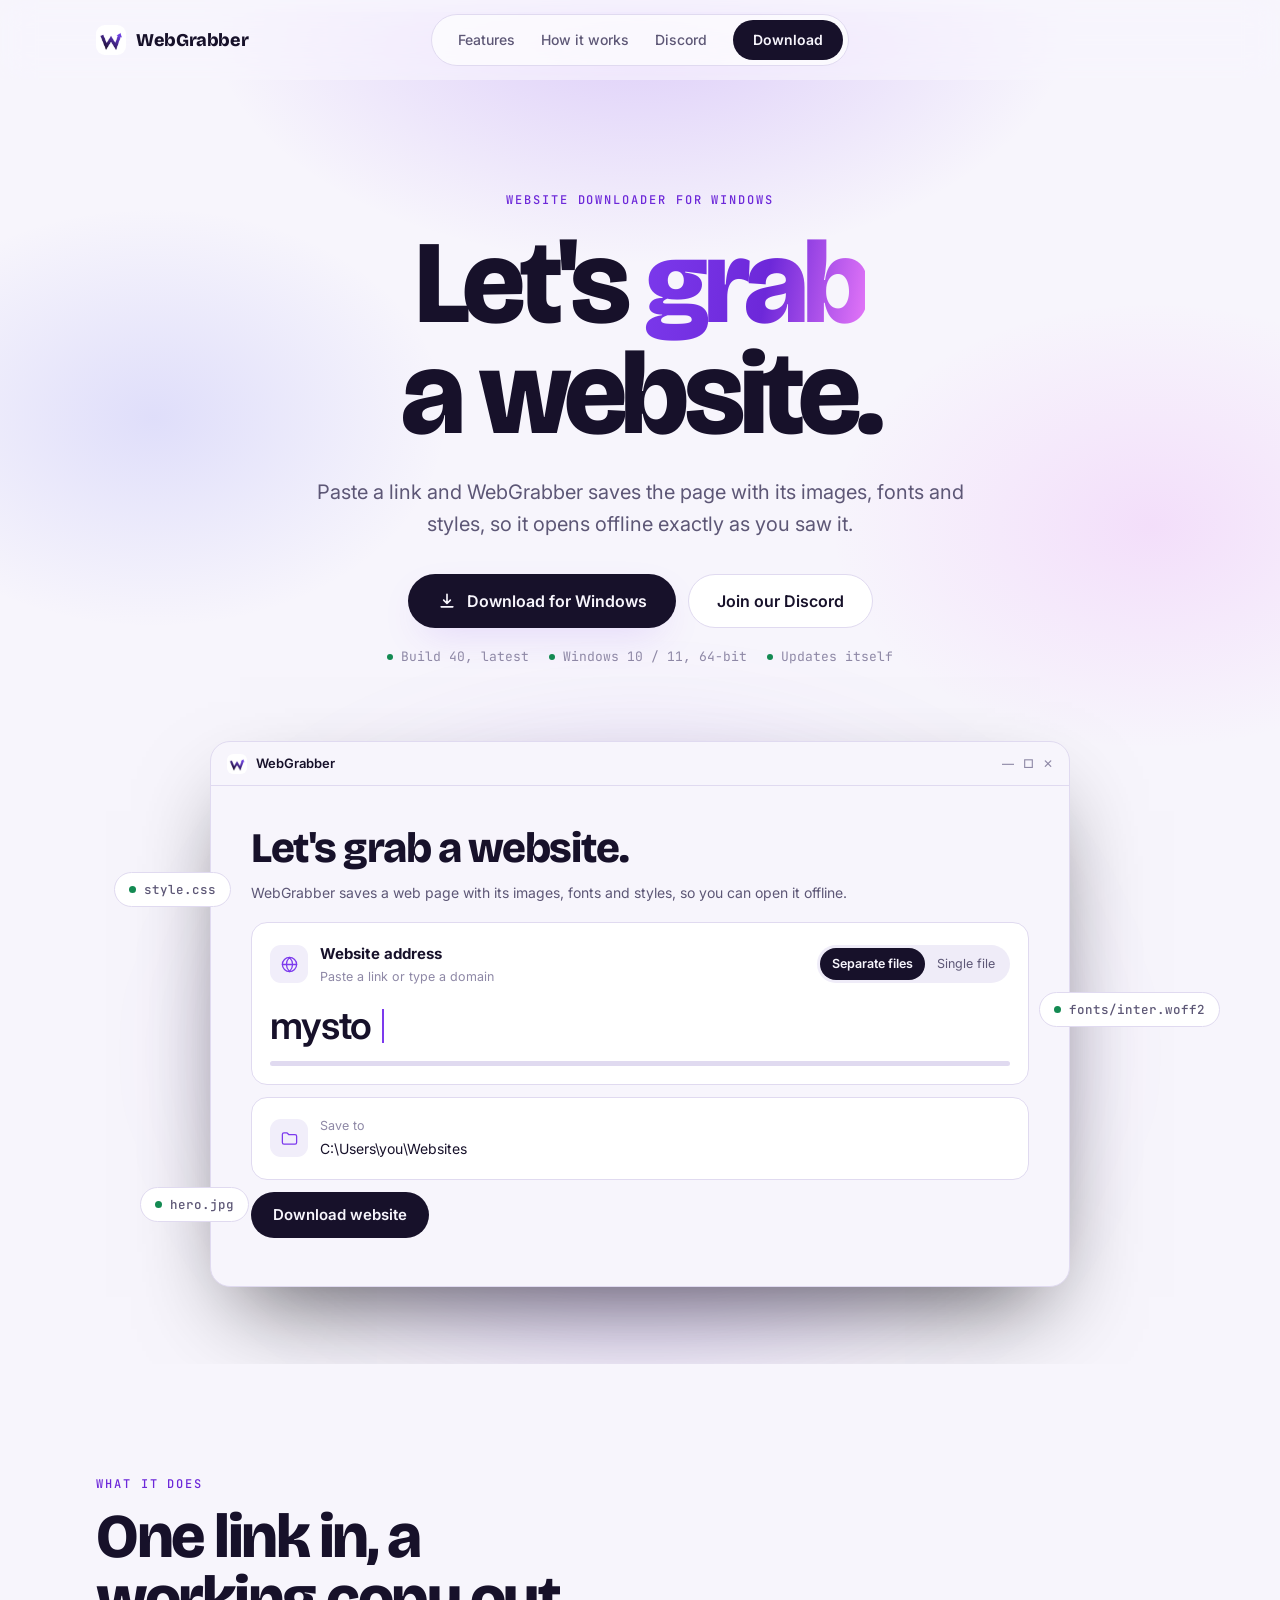
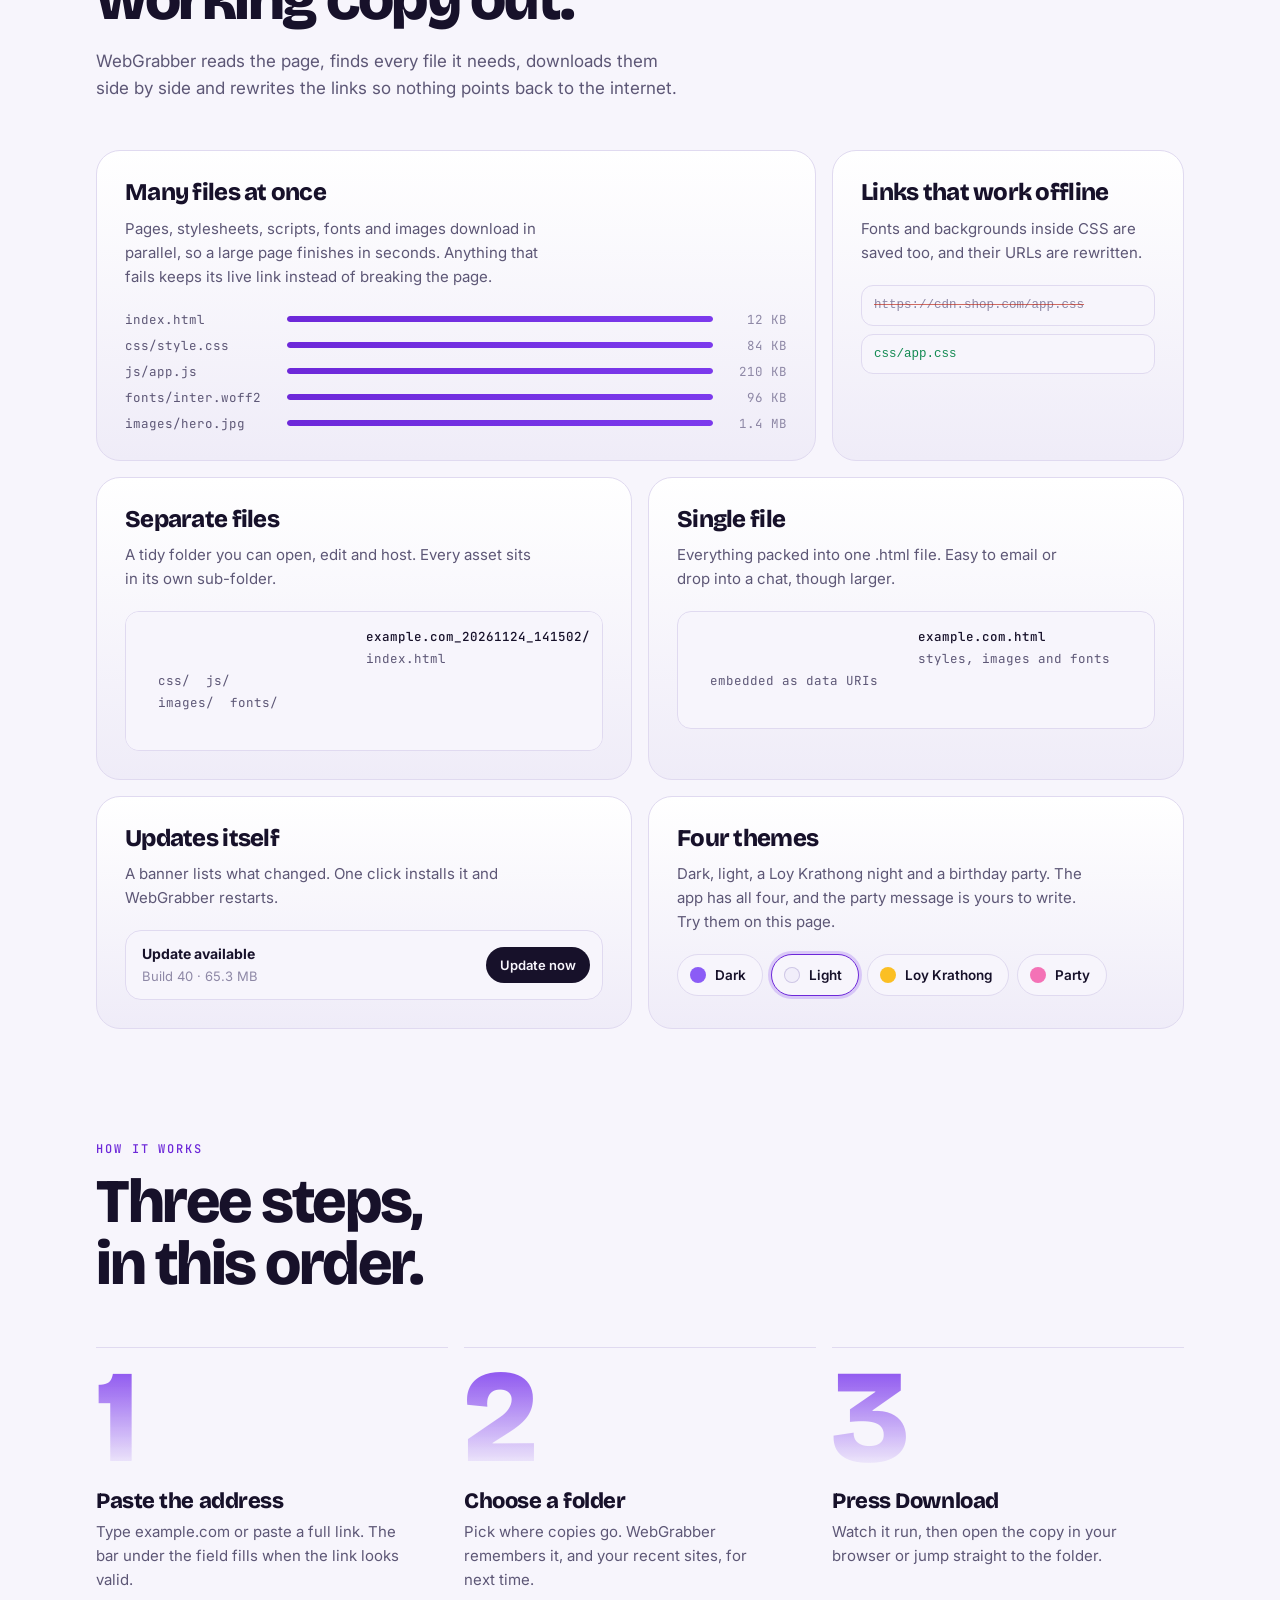
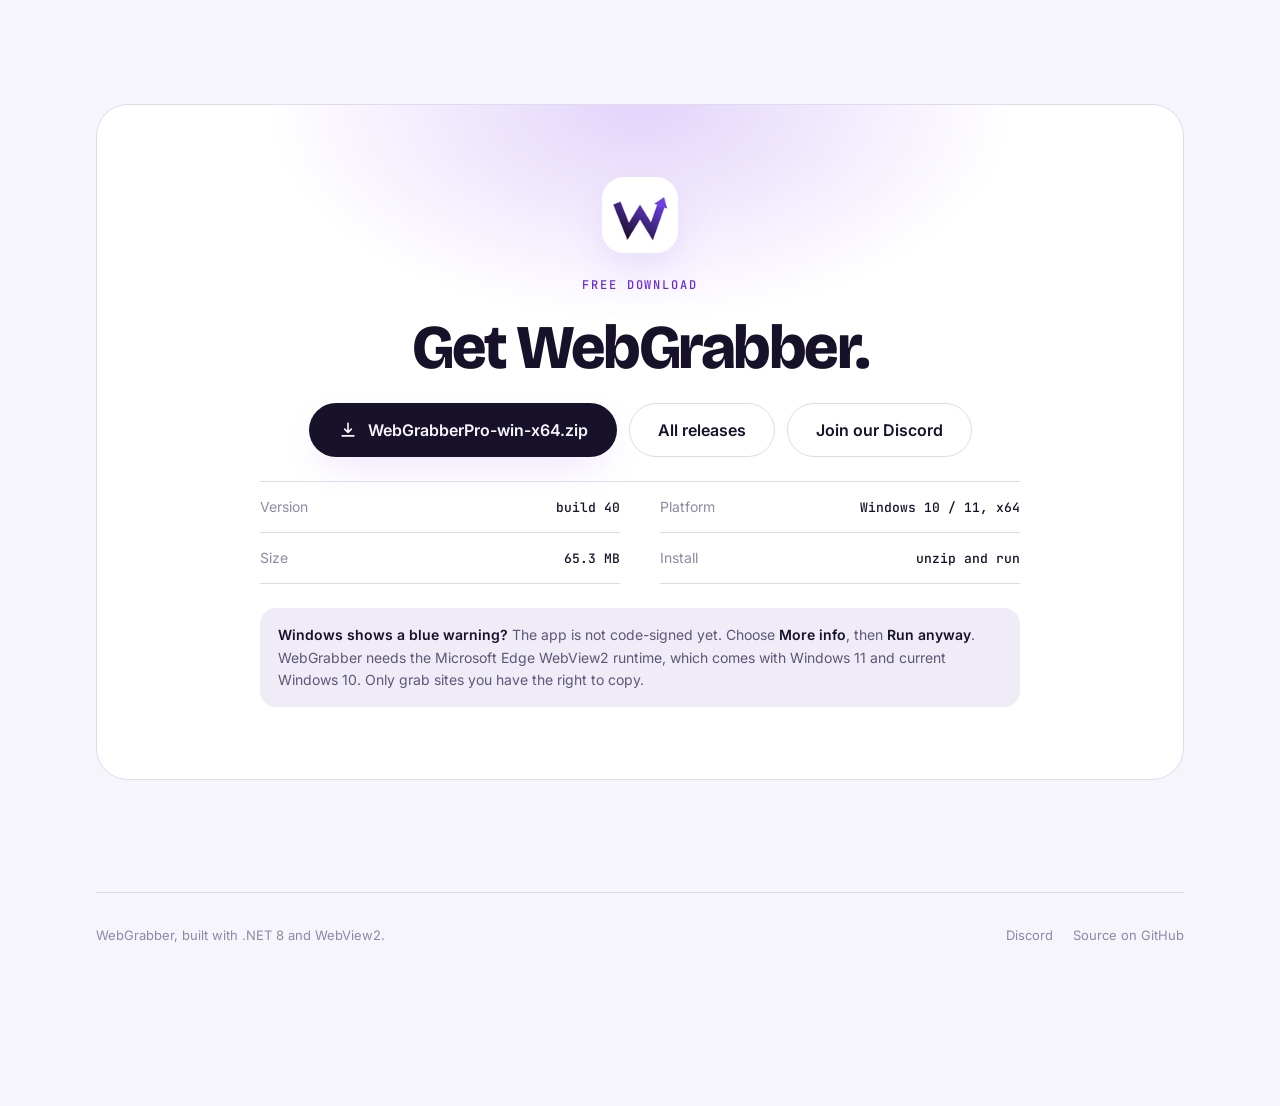
==== commit 91101b82: "Update index.html" ====
--- a/docs/index.html
+++ b/docs/index.html
@@ -1,587 +1,2177 @@
-<!doctype html><html><head><meta charset=utf8><meta name=viewport content="width=device-width,initial-scale=1,viewport-fit=cover"><style>:root{color-scheme:light;box-sizing:border-box;padding-top:env(safe-area-inset-top,0px);padding-bottom:env(safe-area-inset-bottom,0px)}html{scroll-padding-top:env(safe-area-inset-top,0px)}body{margin:0;padding:0;font:14px -apple-system,BlinkMacSystemFont,sans-serif;background:#fff;color:#000}img{max-width:100%}[hidden]:not([hidden=until-found i]){display:none!important}</style></head><body>
-<title>WebGrabber</title>
-<meta name="claude:viewport-fit-sides" content="cover">
-<link rel="preconnect" href="https://fonts.googleapis.com">
-<link rel="preconnect" href="https://fonts.gstatic.com" crossorigin>
-<link rel="stylesheet" href="https://fonts.googleapis.com/css2?family=Bricolage+Grotesque:opsz,wght@12..96,600;12..96,800&family=Inter:wght@400;500;600&family=JetBrains+Mono:wght@400;500&display=swap">
-<style>
-/* Layout: dark-first, one violet light source (the W logo's glow) behind the hero; a live mock of the app in the first screen; a bento of real features; three true steps; one download panel. */
-:root {
-  --bg: #0c0a12;
-  --bg-2: #120f1b;
-  --panel: #15121f;
-  --panel-2: #1d1a2b;
-  --line: #2a2540;
-  --fg: #f3f0fa;
-  --muted: #a8a3bd;
-  --faint: #756f8d;
-  --accent: #8b5cf6;
-  --accent-2: #c4b5fd;
-  --glow: rgba(139, 92, 246, .38);
-  --btn-bg: #f3f0fa;
-  --btn-fg: #0c0a12;
-  --ok: #6ee7a8;
-  --bad: #f87171;
-  --display: "Bricolage Grotesque", "Inter", "Segoe UI", system-ui, sans-serif;
-  --font: "Inter", "Segoe UI Variable", "Segoe UI", system-ui, sans-serif;
-  --mono: "JetBrains Mono", ui-monospace, Consolas, monospace;
-  color-scheme: dark;
-}
-@media (prefers-color-scheme: light) {
-  :root:not([data-theme="dark"]) {
-    --bg: #f7f5fc; --bg-2: #efecf8; --panel: #ffffff; --panel-2: #f1eefa; --line: #e0daf0;
-    --fg: #17112a; --muted: #5d5776; --faint: #8e88a6;
-    --accent: #6d28d9; --accent-2: #7c3aed; --glow: rgba(124, 58, 237, .22);
-    --btn-bg: #17112a; --btn-fg: #f7f5fc; --ok: #138a52; --bad: #c0301f;
-    color-scheme: light;
-  }
-}
-:root[data-theme="light"] {
-  --bg: #f7f5fc; --bg-2: #efecf8; --panel: #ffffff; --panel-2: #f1eefa; --line: #e0daf0;
-  --fg: #17112a; --muted: #5d5776; --faint: #8e88a6;
-  --accent: #6d28d9; --accent-2: #7c3aed; --glow: rgba(124, 58, 237, .22);
-  --btn-bg: #17112a; --btn-fg: #f7f5fc; --ok: #138a52; --bad: #c0301f;
-  color-scheme: light;
-}
-* { box-sizing: border-box; }
-html { scroll-behavior: smooth; }
-body { background: var(--bg); color: var(--fg); font: 400 16px/1.6 var(--font); -webkit-font-smoothing: antialiased; overflow-x: hidden; }
-a { color: inherit; }
-:focus-visible { outline: 2px solid var(--accent-2); outline-offset: 3px; border-radius: 8px; }
-.wrap { width: 100%; max-width: 1120px; margin-inline: auto; padding-inline: max(16px, env(safe-area-inset-left, 0px)) max(16px, env(safe-area-inset-right, 0px)); }
-.wrap > * { min-width: 0; }
-.eyebrow { font: 500 12px var(--mono); letter-spacing: .16em; text-transform: uppercase; color: var(--accent-2); }
-:root[data-theme="light"] .eyebrow, :root:not([data-theme="dark"]) .eyebrow { color: var(--accent); }
-@media (prefers-color-scheme: dark) { :root:not([data-theme="light"]) .eyebrow { color: var(--accent-2); } }
-:root[data-theme="dark"] .eyebrow { color: var(--accent-2); }
-
-/* top bar */
-body::before { content: ""; position: fixed; inset: 0 0 auto; height: env(safe-area-inset-top, 0px); z-index: 30; background: var(--bg); }
-.topbar { position: sticky; top: env(safe-area-inset-top, 0px); z-index: 20; background: var(--bg); }
-@supports (background: color-mix(in srgb, red 50%, transparent)) { .topbar { background: color-mix(in srgb, var(--bg) 62%, transparent); -webkit-backdrop-filter: blur(16px) saturate(1.5); backdrop-filter: blur(16px) saturate(1.5); } }
-nav { display: grid; grid-template-columns: 1fr auto 1fr; align-items: center; gap: 16px; padding-block: 14px; }
-.brand { display: inline-flex; align-items: center; gap: 10px; font: 800 18px var(--display); letter-spacing: -.02em; text-decoration: none; justify-self: start; }
-.brand img, .logo-img { width: 30px; height: 30px; border-radius: 9px; }
-.logo-main, .logo-light { display: block; }
-.logo-light { display: none; }
-:root[data-theme="light"] .logo-main { display: none; }
-:root[data-theme="light"] .logo-light { display: block; }
-@media (prefers-color-scheme: light) { :root:not([data-theme="dark"]) .logo-main { display: none; } :root:not([data-theme="dark"]) .logo-light { display: block; } }
-.nav-links { grid-column: 2; display: flex; align-items: center; gap: 26px; padding: 5px 5px 5px 26px; border-radius: 999px; background: var(--panel); border: 1px solid var(--line); font-size: 14px; font-weight: 500; }
-@supports (background: color-mix(in srgb, red 50%, transparent)) { .nav-links { background: color-mix(in srgb, var(--panel) 70%, transparent); } }
-.nav-links a { text-decoration: none; color: var(--muted); transition: color .15s; }
-.nav-links a:hover { color: var(--fg); }
-.nav-links a.dl-link { background: var(--btn-bg); color: var(--btn-fg); font-weight: 600; padding: 9px 20px; border-radius: 999px; }
-.nav-links a.dl-link:hover { color: var(--btn-fg); }
-@media (max-width: 640px) { nav { grid-template-columns: 1fr auto; } .nav-links { gap: 18px; padding-left: 20px; } }
-@media (max-width: 600px) { .win-body { height: 540px; } }
-@media (max-width: 440px) { .nav-links .hide-sm, .brand span { display: none; } .nav-links { padding-left: 5px; } }
-
-/* buttons */
-.btn { display: inline-flex; align-items: center; justify-content: center; gap: 10px; height: 54px; padding: 0 28px; border-radius: 999px; font: 600 16px var(--font); text-decoration: none; border: 1px solid transparent; transition: transform .18s, box-shadow .18s, background .18s; }
-.btn svg { width: 20px; height: 20px; }
-.btn-main { background: var(--btn-bg); color: var(--btn-fg); box-shadow: 0 14px 40px -14px var(--glow); }
-.btn-main:hover { transform: translateY(-2px); box-shadow: 0 20px 48px -12px var(--glow); }
-.btn-ghost { border-color: var(--line); color: var(--fg); background: var(--panel); }
-.btn-ghost:hover { border-color: var(--accent); }
-
-/* hero */
-.hero { position: relative; margin-top: -68px; padding-top: calc(68px + clamp(48px, 9vw, 112px)); padding-bottom: clamp(40px, 6vw, 80px); overflow: hidden; isolation: isolate; text-align: center; }
-.aurora { position: absolute; inset: 0; z-index: -1; pointer-events: none;
-  background:
-    radial-gradient(620px 360px at 50% 0%, var(--glow), transparent 70%),
-    radial-gradient(420px 300px at 12% 30%, rgba(99, 102, 241, .16), transparent 70%),
-    radial-gradient(460px 320px at 90% 38%, rgba(217, 70, 239, .13), transparent 70%); }
-.hero h1 { margin: 20px auto 0; max-width: 11ch; font: 800 clamp(48px, 10.5vw, 118px)/.94 var(--display); letter-spacing: -.045em; text-wrap: balance; }
-.hero h1 em { font-style: normal; background: linear-gradient(100deg, var(--accent-2), var(--accent) 55%, #e879f9); -webkit-background-clip: text; background-clip: text; color: transparent; }
-.lede { margin: 26px auto 0; max-width: 54ch; font-size: clamp(17px, 2.2vw, 20px); color: var(--muted); }
-.cta { margin-top: 34px; display: flex; flex-wrap: wrap; gap: 12px; align-items: center; justify-content: center; }
-.meta { margin-top: 20px; display: flex; flex-wrap: wrap; gap: 6px 20px; justify-content: center; font: 400 13px var(--mono); color: var(--faint); }
-.meta span::before { content: ""; display: inline-block; width: 6px; height: 6px; border-radius: 50%; background: var(--ok); margin-right: 8px; vertical-align: 1px; }
-
-/* app mock */
-.stage { position: relative; margin: clamp(44px, 7vw, 76px) auto 0; max-width: 860px; text-align: left; }
-.stage::before { content: ""; position: absolute; inset: 8% 6% -6%; background: var(--glow); filter: blur(70px); border-radius: 50%; z-index: -1; }
-.win { border: 1px solid var(--line); border-radius: 20px; background: var(--bg); overflow: hidden; box-shadow: 0 40px 90px -30px rgba(0,0,0,.65), 0 0 0 1px rgba(255,255,255,.02) inset; }
-.win-bar { display: flex; align-items: center; justify-content: space-between; padding: 11px 16px; border-bottom: 1px solid var(--line); font-size: 13px; font-weight: 500; }
-.win-bar b { display: inline-flex; gap: 9px; align-items: center; font-weight: 600; }
-.win-bar img { width: 20px; height: 20px; border-radius: 6px; }
-.win-bar .dots { display: flex; gap: 14px; color: var(--faint); font-size: 12px; }
-.win-body { position: relative; height: 500px; padding: clamp(18px, 4vw, 40px); }
-.view { position: absolute; inset: 0; padding: inherit; display: grid; align-content: start; gap: 12px; opacity: 0; transform: translateY(8px); pointer-events: none; transition: opacity .35s, transform .35s; }
-.win[data-view="home"] .v-home, .win[data-view="run"] .v-run, .win[data-view="done"] .v-done { opacity: 1; transform: none; }
-.view h3 { margin: 0; font: 800 clamp(26px, 4.6vw, 42px)/1.05 var(--display); letter-spacing: -.035em; }
-.view .sub { margin: 0 0 6px; color: var(--muted); font-size: 14px; }
-.card { background: var(--panel); border: 1px solid var(--line); border-radius: 16px; padding: 18px; }
-.card-head { display: flex; flex-wrap: wrap; gap: 12px; align-items: center; justify-content: space-between; }
-.tile { width: 38px; height: 38px; border-radius: 11px; background: var(--panel-2); display: grid; place-items: center; flex: none; color: var(--accent-2); }
-.tile svg { width: 19px; height: 19px; }
-.seg { display: inline-flex; background: var(--bg-2); border-radius: 999px; padding: 3px; font-size: 12.5px; }
-.seg span { padding: 6px 12px; border-radius: 999px; color: var(--muted); white-space: nowrap; }
-.seg .on { background: var(--btn-bg); color: var(--btn-fg); font-weight: 600; }
-.url { margin-top: 16px; font: 600 clamp(24px, 5vw, 38px)/1.2 var(--font); letter-spacing: -.03em; overflow-wrap: anywhere; min-height: 1.2em; }
-.url i { display: inline-block; width: 2px; height: .9em; background: var(--accent-2); vertical-align: -.1em; margin-left: 3px; animation: blink 1.1s steps(1) infinite; }
-@keyframes blink { 50% { opacity: 0; } }
-.track { margin-top: 12px; height: 5px; border-radius: 5px; background: var(--line); overflow: hidden; }
-.track b { display: block; height: 100%; width: 100%; background: linear-gradient(90deg, var(--accent), var(--accent-2)); transition: width .5s; }
-.fake-btn { justify-self: start; display: inline-flex; gap: 8px; align-items: center; height: 46px; padding: 0 22px; border-radius: 999px; background: var(--btn-bg); color: var(--btn-fg); font-weight: 600; font-size: 15px; transition: transform .15s; }
-.fake-btn.press { transform: scale(.95); }
-.save { display: flex; gap: 12px; align-items: center; }
-.save small { display: block; font-size: 12.5px; color: var(--faint); }
-.save span { font-size: 14px; overflow-wrap: anywhere; }
-.pct { font: 800 clamp(64px, 14vw, 120px)/.9 var(--display); letter-spacing: -.05em; font-variant-numeric: tabular-nums; }
-.pct small { font-size: .4em; color: var(--muted); margin-left: 4px; }
-.bar { height: 10px; border-radius: 10px; background: var(--line); overflow: hidden; }
-.bar b { display: block; height: 100%; width: 0; background: linear-gradient(90deg, var(--accent), var(--accent-2)); box-shadow: 0 0 18px var(--glow); border-radius: 10px; }
-.log { list-style: none; margin: 4px 0 0; padding: 0; font: 400 13px/1.9 var(--mono); color: var(--muted); }
-.log li::before { content: ""; display: inline-block; width: 6px; height: 6px; border-radius: 50%; background: var(--ok); margin-right: 10px; }
-.log li:last-child { color: var(--fg); }
-.big-ok { font: 800 clamp(48px, 10vw, 88px)/1 var(--display); letter-spacing: -.045em; }
-.chips { position: absolute; inset: 0; pointer-events: none; }
-.chip { position: absolute; display: inline-flex; align-items: center; gap: 8px; padding: 8px 14px; border-radius: 999px; background: var(--panel); border: 1px solid var(--line); font: 500 12.5px var(--mono); color: var(--muted); box-shadow: 0 16px 36px -18px rgba(0,0,0,.6); animation: float 6s ease-in-out infinite; }
-.chip::before { content: ""; width: 7px; height: 7px; border-radius: 50%; background: var(--ok); }
-.chip.c1 { left: -96px; top: 24%; }
-.chip.c2 { right: -150px; top: 46%; animation-delay: -2s; }
-.chip.c3 { left: -70px; bottom: 12%; animation-delay: -4s; }
-@keyframes float { 50% { transform: translateY(-9px); } }
-@media (max-width: 1200px) { .chips { display: none; } }
-
-/* sections */
-section { padding-block: clamp(56px, 9vw, 112px); }
-h2 { margin: 14px 0 0; font: 800 clamp(34px, 6vw, 62px)/1 var(--display); letter-spacing: -.04em; text-wrap: balance; max-width: 16ch; }
-.sub-lg { margin: 18px 0 0; max-width: 54ch; color: var(--muted); font-size: 17px; }
-
-/* bento */
-.bento { margin-top: 48px; display: grid; grid-template-columns: repeat(6, 1fr); gap: 16px; }
-.b { position: relative; overflow: hidden; border: 1px solid var(--line); border-radius: 24px; background: linear-gradient(180deg, var(--panel), var(--bg-2)); padding: 28px; display: grid; gap: 10px; align-content: start; transition: border-color .2s, transform .2s; }
-.b:hover { border-color: color-mix(in srgb, var(--accent) 55%, var(--line)); }
-.b h3 { margin: 0; font: 800 24px/1.15 var(--display); letter-spacing: -.03em; }
-.b p { margin: 0; color: var(--muted); font-size: 15px; max-width: 46ch; }
-.s4 { grid-column: span 4; } .s2 { grid-column: span 2; } .s3 { grid-column: span 3; }
-@media (max-width: 900px) { .s4, .s2, .s3 { grid-column: span 6; } }
-@media (min-width: 560px) and (max-width: 900px) { .s2 { grid-column: span 3; } }
-.files { margin-top: 12px; display: grid; gap: 9px; font: 400 12.5px var(--mono); color: var(--muted); }
-.files div { display: grid; grid-template-columns: minmax(80px, 150px) 1fr 62px; gap: 12px; align-items: center; }
-.files i { height: 6px; border-radius: 6px; background: var(--line); overflow: hidden; display: block; }
-.files i::after { content: ""; display: block; height: 100%; width: var(--w); background: linear-gradient(90deg, var(--accent), var(--accent-2)); border-radius: 6px; animation: grow 2.6s ease-in-out infinite alternate; }
-.files div:nth-child(2) i::after { animation-delay: -.6s; } .files div:nth-child(3) i::after { animation-delay: -1.2s; } .files div:nth-child(4) i::after { animation-delay: -1.8s; } .files div:nth-child(5) i::after { animation-delay: -2.4s; }
-@keyframes grow { from { transform: scaleX(.35); transform-origin: left; } to { transform: scaleX(1); transform-origin: left; } }
-.files em { white-space: nowrap; font-style: normal; text-align: right; color: var(--faint); }
-.rewrite { margin-top: 10px; display: grid; gap: 8px; font: 400 12.5px/1.5 var(--mono); }
-.rewrite code { display: block; padding: 10px 12px; border-radius: 12px; background: var(--bg); border: 1px solid var(--line); overflow-wrap: anywhere; }
-.rewrite .old { color: var(--faint); text-decoration: line-through; text-decoration-color: color-mix(in srgb, var(--bad) 70%, transparent); }
-.rewrite .new { color: var(--ok); }
-pre { margin: 10px 0 0; padding: 14px 16px; border-radius: 14px; background: var(--bg); border: 1px solid var(--line); font: 400 12.5px/1.75 var(--mono); color: var(--muted); overflow-x: auto; }
-pre b { color: var(--fg); font-weight: 500; }
-.banner { margin-top: 10px; display: flex; align-items: center; gap: 12px; justify-content: space-between; padding: 12px 12px 12px 16px; border: 1px solid var(--line); border-radius: 16px; background: var(--bg); font-size: 13px; flex-wrap: wrap; }
-.banner b { display: block; font-size: 14px; }
-.banner span { color: var(--faint); }
-.banner u { text-decoration: none; background: var(--btn-bg); color: var(--btn-fg); font-weight: 600; padding: 8px 14px; border-radius: 999px; }
-.toggle { margin-top: 10px; justify-self: start; display: inline-flex; align-items: center; gap: 10px; height: 46px; padding: 0 20px 0 8px; border-radius: 999px; border: 1px solid var(--line); background: var(--bg); color: var(--fg); font: 600 14px var(--font); cursor: pointer; }
-.toggle span { width: 32px; height: 32px; border-radius: 50%; background: linear-gradient(135deg, var(--accent), var(--accent-2)); display: grid; place-items: center; }
-.toggle svg { width: 16px; height: 16px; color: #fff; }
-.toggle:hover { border-color: var(--accent); }
-
-/* steps */
-.steps { margin: 52px 0 0; padding: 0; list-style: none; display: grid; grid-template-columns: repeat(auto-fit, minmax(250px, 1fr)); gap: 16px; counter-reset: s; }
-.steps li { counter-increment: s; padding: 4px 0 0; border-top: 1px solid var(--line); position: relative; }
-.steps li::before { content: counter(s); display: block; font: 800 clamp(84px, 11vw, 132px)/1 var(--display); letter-spacing: -.06em; background: linear-gradient(180deg, var(--accent-2), transparent 92%); -webkit-background-clip: text; background-clip: text; color: transparent; margin-bottom: 4px; }
-.steps h3 { margin: 0 0 6px; font: 800 22px var(--display); letter-spacing: -.02em; }
-.steps p { margin: 0; color: var(--muted); font-size: 15px; max-width: 34ch; }
-
-/* download */
-.dl { position: relative; overflow: hidden; isolation: isolate; border: 1px solid var(--line); border-radius: 32px; background: var(--panel); padding: clamp(28px, 6vw, 72px); display: grid; gap: 24px; justify-items: center; text-align: center; }
-.dl::before { content: ""; position: absolute; inset: 0; z-index: -1; background: radial-gradient(520px 300px at 50% 0%, var(--glow), transparent 72%); }
-.dl .logo-img { width: 76px; height: 76px; border-radius: 22px; box-shadow: 0 20px 50px -14px var(--glow); }
-.dl h2 { max-width: 12ch; margin-top: 0; }
-.dl .cta { margin-top: 0; }
-.kv { width: 100%; max-width: 760px; display: grid; grid-template-columns: repeat(auto-fit, minmax(min(100%, 300px), 1fr)); column-gap: 40px; border-top: 1px solid var(--line); text-align: left; }
-.kv div { padding: 14px 0; border-bottom: 1px solid var(--line); display: flex; justify-content: space-between; align-items: baseline; gap: 12px; font-size: 14px; }
-.kv span { color: var(--faint); }
-.kv b { font: 500 13px var(--mono); text-align: right; }
-.note { max-width: 760px; padding: 16px 18px; border-radius: 16px; background: var(--bg-2); color: var(--muted); font-size: 14px; text-align: left; }
-.note strong { color: var(--fg); font-weight: 600; }
-
-footer { border-top: 1px solid var(--line); padding-block: 32px 48px; display: flex; flex-wrap: wrap; gap: 12px 24px; justify-content: space-between; align-items: center; color: var(--faint); font-size: 13px; }
-footer a { text-decoration: none; }
-footer a:hover { color: var(--fg); }
-
-
-/* ---- festive themes ---- */
-:root[data-theme="loy"] {
-  --bg: #070b1f; --bg-2: #0b1230; --panel: #0e1533; --panel-2: #16204a; --line: #222d5c;
-  --fg: #fff7e6; --muted: #b6bbd8; --faint: #7b83ae;
-  --accent: #fbbf24; --accent-2: #fde68a; --glow: rgba(251, 191, 36, .34);
-  --btn-bg: #fff7e6; --btn-fg: #2a1a00; --ok: #6ee7a8; --bad: #f87171;
-  color-scheme: dark;
-}
-:root[data-theme="party"] {
-  --bg: #12091f; --bg-2: #190d2b; --panel: #1b1030; --panel-2: #26173f; --line: #33224f;
-  --fg: #fff3fb; --muted: #c6b6dc; --faint: #8d7aa3;
-  --accent: #f472b6; --accent-2: color-mix(in srgb, var(--accent) 52%, #ffffff); --glow: color-mix(in srgb, var(--accent) 40%, transparent);
-  --btn-bg: #fff3fb; --btn-fg: #24102f; --ok: #6ee7a8; --bad: #f87171;
-  color-scheme: dark;
-}
-:root[data-theme="loy"] .logo-main, :root[data-theme="party"] .logo-main { display: block; }
-:root[data-theme="loy"] .logo-light, :root[data-theme="party"] .logo-light { display: none; }
-:root[data-theme="loy"] .eyebrow, :root[data-theme="party"] .eyebrow { color: var(--accent-2); }
-:root[data-theme="loy"] .aurora { background: radial-gradient(520px 360px at 86% 14%, rgba(255, 244, 205, .22), transparent 70%), radial-gradient(760px 380px at 50% 100%, rgba(251, 146, 60, .22), transparent 70%), radial-gradient(520px 300px at 50% 0%, var(--glow), transparent 70%); }
-:root[data-theme="party"] .aurora { background: radial-gradient(640px 360px at 50% 0%, var(--glow), transparent 70%), radial-gradient(520px 300px at 10% 60%, rgba(56, 189, 248, .14), transparent 70%), radial-gradient(520px 300px at 92% 50%, rgba(251, 191, 36, .12), transparent 70%); }
-:root[data-theme="loy"] .hero h1 em { background: linear-gradient(100deg, #fde68a, #fbbf24 45%, #f472b6); -webkit-background-clip: text; background-clip: text; }
-:root[data-theme="party"] .hero h1 em { background: linear-gradient(100deg, var(--accent-2), var(--accent) 50%, #fbbf24); -webkit-background-clip: text; background-clip: text; }
-
-.fest { display: none; position: absolute; inset: 0; z-index: -1; pointer-events: none; overflow: hidden; }
-:root[data-theme="loy"] .fest.loy, :root[data-theme="party"] .fest.party { display: block; }
-.s-moon { position: absolute; right: 8%; top: 96px; width: 84px; height: 84px; border-radius: 50%; background: radial-gradient(circle at 38% 36%, #fffdf2, #fde9a8 70%, #f6d77a); box-shadow: 0 0 60px 18px rgba(253, 230, 138, .28), 0 0 160px 50px rgba(253, 230, 138, .12); opacity: .92; }
-.s-lanterns i { position: absolute; bottom: -40px; width: 14px; height: 18px; border-radius: 5px 5px 7px 7px; background: linear-gradient(180deg, #fde68a, #fb923c); box-shadow: 0 0 18px 6px rgba(251, 146, 60, .5); opacity: 0; animation: s-lantern 18s linear infinite; }
-.s-lanterns i:nth-child(1) { left: 6%; animation-delay: 0s; } .s-lanterns i:nth-child(2) { left: 19%; animation-delay: -6s; animation-duration: 15s; width: 10px; height: 13px; }
-.s-lanterns i:nth-child(3) { left: 33%; animation-delay: -11s; animation-duration: 21s; } .s-lanterns i:nth-child(4) { left: 49%; animation-delay: -3s; animation-duration: 17s; width: 11px; height: 14px; }
-.s-lanterns i:nth-child(5) { left: 64%; animation-delay: -9s; animation-duration: 19s; } .s-lanterns i:nth-child(6) { left: 78%; animation-delay: -14s; animation-duration: 16s; width: 10px; height: 13px; }
-.s-lanterns i:nth-child(7) { left: 93%; animation-delay: -5s; animation-duration: 22s; }
-@keyframes s-lantern { 0% { transform: translate(0, 0); opacity: 0; } 10% { opacity: .9; } 80% { opacity: .8; } 100% { transform: translate(24px, -105vh); opacity: 0; } }
-.s-kr { position: absolute; filter: drop-shadow(0 0 14px rgba(251, 191, 36, .35)); animation: s-bob 5s ease-in-out infinite; }
-.s-kr.a { left: 6%; bottom: 14px; width: 74px; height: 69px; } .s-kr.b { left: 34%; bottom: 6px; width: 54px; height: 50px; animation-delay: -1.6s; }
-.s-kr.c { left: 64%; bottom: 18px; width: 84px; height: 78px; animation-delay: -3.1s; } .s-kr.d { left: 88%; bottom: 8px; width: 52px; height: 48px; animation-delay: -2.2s; }
-@keyframes s-bob { 0%, 100% { transform: translate(0, 0) rotate(-2deg); } 50% { transform: translate(14px, -5px) rotate(2deg); } }
-.s-wave { position: absolute; left: 0; bottom: 0; width: 200%; height: 52px; animation: s-flow 14s linear infinite; }
-.s-wave.w1 path { fill: rgba(20, 38, 96, .78); } .s-wave.w2 path { fill: rgba(12, 24, 66, .9); }
-.s-wave.w2 { height: 38px; animation-duration: 9s; animation-direction: reverse; }
-@keyframes s-flow { to { transform: translateX(-50%); } }
-
-.s-bunting { position: absolute; top: 62px; left: 0; width: 100%; height: 64px; }
-.s-bunting .str { fill: none; stroke: var(--line); stroke-width: 1.6; }
-.s-bunting .p0 { fill: var(--accent); } .s-bunting .p1 { fill: #fbbf24; } .s-bunting .p2 { fill: #38bdf8; } .s-bunting .p3 { fill: #a78bfa; } .s-bunting .p4 { fill: #34d399; }
-.s-balloons i { position: absolute; bottom: -90px; width: 38px; height: 48px; border-radius: 50% 50% 46% 46%; background: radial-gradient(circle at 34% 28%, rgba(255, 255, 255, .55), transparent 34%), var(--b, #f472b6); opacity: 0; animation: s-balloon 18s linear infinite; }
-.s-balloons i::before { content: ""; position: absolute; left: 50%; bottom: -5px; width: 8px; height: 7px; margin-left: -4px; background: var(--b, #f472b6); clip-path: polygon(50% 0, 100% 100%, 0 100%); }
-.s-balloons i::after { content: ""; position: absolute; left: 50%; top: 100%; width: 1px; height: 46px; margin-top: 2px; background: rgba(255, 255, 255, .35); }
-.s-balloons i:nth-child(1) { left: 5%; --b: var(--accent); } .s-balloons i:nth-child(2) { left: 16%; --b: #fbbf24; animation-delay: -5s; animation-duration: 21s; width: 30px; height: 38px; }
-.s-balloons i:nth-child(3) { left: 30%; --b: #38bdf8; animation-delay: -10s; animation-duration: 19s; } .s-balloons i:nth-child(4) { left: 52%; --b: #a78bfa; animation-delay: -2s; animation-duration: 23s; width: 32px; height: 40px; }
-.s-balloons i:nth-child(5) { left: 68%; --b: #34d399; animation-delay: -13s; animation-duration: 20s; } .s-balloons i:nth-child(6) { left: 82%; --b: var(--accent); animation-delay: -7s; animation-duration: 22s; width: 30px; height: 38px; }
-.s-balloons i:nth-child(7) { left: 94%; --b: #fb923c; animation-delay: -15s; animation-duration: 19s; }
-@keyframes s-balloon { 0% { transform: translate(0, 0) rotate(-3deg); opacity: 0; } 8% { opacity: .9; } 50% { transform: translate(18px, -55vh) rotate(3deg); } 90% { opacity: .85; } 100% { transform: translate(-6px, -112vh) rotate(-3deg); opacity: 0; } }
-
-.picks { margin-top: 10px; display: flex; flex-wrap: wrap; gap: 8px; }
-.pick { display: inline-flex; align-items: center; gap: 9px; height: 42px; padding: 0 16px 0 12px; border-radius: 999px; border: 1px solid var(--line); background: var(--bg); color: var(--fg); font: 600 13.5px var(--font); cursor: pointer; transition: border-color .15s; }
-.pick i { width: 16px; height: 16px; border-radius: 50%; display: block; }
-.pick:hover { border-color: var(--accent); }
-.pick.on { border-color: var(--accent); box-shadow: 0 0 0 3px var(--glow); }
-@media (prefers-reduced-motion: reduce) { .s-lanterns i, .s-kr, .s-wave, .s-balloons i { animation: none; } }
-@media (prefers-reduced-motion: reduce) { html { scroll-behavior: auto; } .url i, .chip, .files i::after { animation: none; } .btn, .view, .track b { transition: none; } }
-</style>
-
-<svg width="0" height="0" style="position:absolute" aria-hidden="true"><defs><symbol id="krathong" viewBox="0 0 64 60">
-<ellipse cx="32" cy="50" rx="29" ry="8" fill="#15803d"/><ellipse cx="32" cy="47" rx="24" ry="6.5" fill="#22c55e"/>
-<g fill="#f9a8d4"><ellipse cx="14" cy="38" rx="6" ry="11" transform="rotate(-48 14 38)"/><ellipse cx="50" cy="38" rx="6" ry="11" transform="rotate(48 50 38)"/></g>
-<g fill="#f472b6"><ellipse cx="21" cy="34" rx="6" ry="12" transform="rotate(-24 21 34)"/><ellipse cx="43" cy="34" rx="6" ry="12" transform="rotate(24 43 34)"/></g>
-<ellipse cx="32" cy="34" rx="6.5" ry="13" fill="#fbcfe8"/><g fill="#fb923c"><circle cx="19" cy="47" r="3"/><circle cx="45" cy="47" r="3"/><circle cx="32" cy="50" r="3"/></g>
-<rect x="29.5" y="20" width="5" height="17" rx="1.4" fill="#fff7e6"/>
-<path d="M32 8c3.4 4 4.4 7 2.4 10.2-1.1 1.5-3.7 1.5-4.8 0C27.6 15 28.6 12 32 8z" fill="#fbbf24"/><path d="M32 12c1.5 2 2 3.4 1 5-.5.7-1.5.7-2 0-1-1.6-.5-3 1-5z" fill="#fff7e6"/>
-</symbol></defs></svg>
-<div class="topbar"><div class="wrap">
-  <nav>
-    <a class="brand" href="#top" aria-label="WebGrabber home">
-      <img class="logo-main" src="[data-uri]" alt="" width="30" height="30"><img class="logo-light" src="[data-uri]" alt="" width="30" height="30">
-      <span>WebGrabber</span>
-    </a>
-    <div class="nav-links">
-      <a class="hide-sm" href="#features">Features</a>
-      <a class="hide-sm" href="#steps">How it works</a>
-      <a href="https://discord.com/invite/cwxeXehAFX">Discord</a>
-      <a class="dl-link" href="https://github.com/b62082826-gif/Web-Cloner/releases/latest/download/WebGrabberPro-win-x64.zip">Download</a>
+<!doctype html>
+<html>
+    <head>
+        <meta charset=utf8>
+        <meta name=viewport content="width=device-width,initial-scale=1,viewport-fit=cover">
+        <style>
+            :root {
+                color-scheme: light;
+                box-sizing: border-box;
+                padding-top: env(safe-area-inset-top,0px);
+                padding-bottom: env(safe-area-inset-bottom,0px)
+            }
+
+            html {
+                scroll-padding-top: env(safe-area-inset-top,0px)
+            }
+
+            body {
+                margin: 0;
+                padding: 0;
+                font: 14px -apple-system,BlinkMacSystemFont,sans-serif;
+                background: #fff;
+                color: #000
+            }
+
+            img {
+                max-width: 100%
+            }
+
+            [hidden]:not([hidden=until-found i]) {
+                display: none!important
+            }
+        </style>
+    </head>
+    <body>
+        <title>index.html</title>
+        <meta name="claude:viewport-fit-sides" content="cover">
+        <link rel="preconnect" href="https://fonts.googleapis.com">
+        <link rel="preconnect" href="https://fonts.gstatic.com" crossorigin>
+        <link rel="stylesheet" href="https://fonts.googleapis.com/css2?family=Bricolage+Grotesque:opsz,wght@12..96,600;12..96,800&family=Inter:wght@400;500;600&family=JetBrains+Mono:wght@400;500&display=swap">
+        <style>
+            /* Layout: dark-first, one violet light source (the W logo's glow) behind the hero; a live mock of the app in the first screen; a bento of real features; three true steps; one download panel. */
+            :root {
+                --bg: #0c0a12;
+                --bg-2: #120f1b;
+                --panel: #15121f;
+                --panel-2: #1d1a2b;
+                --line: #2a2540;
+                --fg: #f3f0fa;
+                --muted: #a8a3bd;
+                --faint: #756f8d;
+                --accent: #8b5cf6;
+                --accent-2: #c4b5fd;
+                --glow: rgba(139, 92, 246, .38);
+                --btn-bg: #f3f0fa;
+                --btn-fg: #0c0a12;
+                --ok: #6ee7a8;
+                --bad: #f87171;
+                --display: "Bricolage Grotesque", "Inter", "Segoe UI", system-ui, sans-serif;
+                --font: "Inter", "Segoe UI Variable", "Segoe UI", system-ui, sans-serif;
+                --mono: "JetBrains Mono", ui-monospace, Consolas, monospace;
+                color-scheme: dark;
+            }
+
+            @media (prefers-color-scheme: light) {
+                :root:not([data-theme="dark"]) {
+                    --bg: #f7f5fc;
+                    --bg-2: #efecf8;
+                    --panel: #ffffff;
+                    --panel-2: #f1eefa;
+                    --line: #e0daf0;
+                    --fg: #17112a;
+                    --muted: #5d5776;
+                    --faint: #8e88a6;
+                    --accent: #6d28d9;
+                    --accent-2: #7c3aed;
+                    --glow: rgba(124, 58, 237, .22);
+                    --btn-bg: #17112a;
+                    --btn-fg: #f7f5fc;
+                    --ok: #138a52;
+                    --bad: #c0301f;
+                    color-scheme: light;
+                }
+            }
+
+            :root[data-theme="light"] {
+                --bg: #f7f5fc;
+                --bg-2: #efecf8;
+                --panel: #ffffff;
+                --panel-2: #f1eefa;
+                --line: #e0daf0;
+                --fg: #17112a;
+                --muted: #5d5776;
+                --faint: #8e88a6;
+                --accent: #6d28d9;
+                --accent-2: #7c3aed;
+                --glow: rgba(124, 58, 237, .22);
+                --btn-bg: #17112a;
+                --btn-fg: #f7f5fc;
+                --ok: #138a52;
+                --bad: #c0301f;
+                color-scheme: light;
+            }
+
+            * {
+                box-sizing: border-box;
+            }
+
+            html {
+                scroll-behavior: smooth;
+            }
+
+            body {
+                background: var(--bg);
+                color: var(--fg);
+                font: 400 16px/1.6 var(--font);
+                -webkit-font-smoothing: antialiased;
+                overflow-x: hidden;
+            }
+
+            a {
+                color: inherit;
+            }
+
+            :focus-visible {
+                outline: 2px solid var(--accent-2);
+                outline-offset: 3px;
+                border-radius: 8px;
+            }
+
+            .wrap {
+                width: 100%;
+                max-width: 1120px;
+                margin-inline: auto; padding-inline: max(16px, env(safe-area-inset-left, 0px)) max(16px, env(safe-area-inset-right, 0px)); }
+
+            .wrap > * {
+                min-width: 0;
+            }
+
+            .eyebrow {
+                font: 500 12px var(--mono);
+                letter-spacing: .16em;
+                text-transform: uppercase;
+                color: var(--accent-2);
+            }
+
+            :root[data-theme="light"] .eyebrow, :root:not([data-theme="dark"]) .eyebrow {
+                color: var(--accent);
+            }
+
+            @media (prefers-color-scheme: dark) {
+                :root:not([data-theme="light"]) .eyebrow {
+                    color: var(--accent-2);
+                }
+            }
+
+            :root[data-theme="dark"] .eyebrow {
+                color: var(--accent-2);
+            }
+
+            /* top bar */
+            body::before {
+                content: "";
+                position: fixed;
+                inset: 0 0 auto;
+                height: env(safe-area-inset-top, 0px);
+                z-index: 30;
+                background: var(--bg);
+            }
+
+            .topbar {
+                position: sticky;
+                top: env(safe-area-inset-top, 0px);
+                z-index: 20;
+                background: var(--bg);
+            }
+
+            @supports (background: color-mix(in srgb, red 50%, transparent)) {
+                .topbar {
+                    background: color-mix(in srgb, var(--bg) 62%, transparent);
+                    -webkit-backdrop-filter: blur(16px) saturate(1.5);
+                    backdrop-filter: blur(16px) saturate(1.5);
+                }
+            }
+
+            nav {
+                display: grid;
+                grid-template-columns: 1fr auto 1fr;
+                align-items: center;
+                gap: 16px;
+                padding-block: 14px; }
+
+            .brand {
+                display: inline-flex;
+                align-items: center;
+                gap: 10px;
+                font: 800 18px var(--display);
+                letter-spacing: -.02em;
+                text-decoration: none;
+                justify-self: start;
+            }
+
+            .brand img, .logo-img {
+                width: 30px;
+                height: 30px;
+                border-radius: 9px;
+            }
+
+            .logo-main, .logo-light {
+                display: block;
+            }
+
+            .logo-light {
+                display: none;
+            }
+
+            :root[data-theme="light"] .logo-main {
+                display: none;
+            }
+
+            :root[data-theme="light"] .logo-light {
+                display: block;
+            }
+
+            @media (prefers-color-scheme: light) {
+                :root:not([data-theme="dark"]) .logo-main {
+                    display: none;
+                }
+
+                :root:not([data-theme="dark"]) .logo-light {
+                    display: block;
+                }
+            }
+
+            .nav-links {
+                grid-column: 2;
+                display: flex;
+                align-items: center;
+                gap: 26px;
+                padding: 5px 5px 5px 26px;
+                border-radius: 999px;
+                background: var(--panel);
+                border: 1px solid var(--line);
+                font-size: 14px;
+                font-weight: 500;
+            }
+
+            @supports (background: color-mix(in srgb, red 50%, transparent)) {
+                .nav-links {
+                    background: color-mix(in srgb, var(--panel) 70%, transparent);
+                }
+            }
+
+            .nav-links a {
+                text-decoration: none;
+                color: var(--muted);
+                transition: color .15s;
+            }
+
+            .nav-links a:hover {
+                color: var(--fg);
+            }
+
+            .nav-links a.dl-link {
+                background: var(--btn-bg);
+                color: var(--btn-fg);
+                font-weight: 600;
+                padding: 9px 20px;
+                border-radius: 999px;
+            }
+
+            .nav-links a.dl-link:hover {
+                color: var(--btn-fg);
+            }
+
+            @media (max-width: 640px) {
+                nav {
+                    grid-template-columns: 1fr auto;
+                }
+
+                .nav-links {
+                    gap: 18px;
+                    padding-left: 20px;
+                }
+            }
+
+            @media (max-width: 600px) {
+                .win-body {
+                    height: 540px;
+                }
+            }
+
+            @media (max-width: 440px) {
+                .nav-links .hide-sm, .brand span {
+                    display: none;
+                }
+
+                .nav-links {
+                    padding-left: 5px;
+                }
+            }
+
+            /* buttons */
+            .btn {
+                display: inline-flex;
+                align-items: center;
+                justify-content: center;
+                gap: 10px;
+                height: 54px;
+                padding: 0 28px;
+                border-radius: 999px;
+                font: 600 16px var(--font);
+                text-decoration: none;
+                border: 1px solid transparent;
+                transition: transform .18s, box-shadow .18s, background .18s;
+            }
+
+            .btn svg {
+                width: 20px;
+                height: 20px;
+            }
+
+            .btn-main {
+                background: var(--btn-bg);
+                color: var(--btn-fg);
+                box-shadow: 0 14px 40px -14px var(--glow);
+            }
+
+            .btn-main:hover {
+                transform: translateY(-2px);
+                box-shadow: 0 20px 48px -12px var(--glow);
+            }
+
+            .btn-ghost {
+                border-color: var(--line);
+                color: var(--fg);
+                background: var(--panel);
+            }
+
+            .btn-ghost:hover {
+                border-color: var(--accent);
+            }
+
+            /* hero */
+            .hero {
+                position: relative;
+                margin-top: -68px;
+                padding-top: calc(68px + clamp(48px, 9vw, 112px));
+                padding-bottom: clamp(40px, 6vw, 80px);
+                overflow: hidden;
+                isolation: isolate;
+                text-align: center;
+            }
+
+            .aurora {
+                position: absolute;
+                inset: 0;
+                z-index: -1;
+                pointer-events: none;
+                background: radial-gradient(620px 360px at 50% 0%, var(--glow), transparent 70%), radial-gradient(420px 300px at 12% 30%, rgba(99, 102, 241, .16), transparent 70%), radial-gradient(460px 320px at 90% 38%, rgba(217, 70, 239, .13), transparent 70%);
+            }
+
+            .hero h1 {
+                margin: 20px auto 0;
+                max-width: 11ch;
+                font: 800 clamp(48px, 10.5vw, 118px)/.94 var(--display);
+                letter-spacing: -.045em;
+                text-wrap: balance;
+            }
+
+            .hero h1 em {
+                font-style: normal;
+                background: linear-gradient(100deg, var(--accent-2), var(--accent) 55%, #e879f9);
+                -webkit-background-clip: text;
+                background-clip: text;
+                color: transparent;
+            }
+
+            .lede {
+                margin: 26px auto 0;
+                max-width: 54ch;
+                font-size: clamp(17px, 2.2vw, 20px);
+                color: var(--muted);
+            }
+
+            .cta {
+                margin-top: 34px;
+                display: flex;
+                flex-wrap: wrap;
+                gap: 12px;
+                align-items: center;
+                justify-content: center;
+            }
+
+            .meta {
+                margin-top: 20px;
+                display: flex;
+                flex-wrap: wrap;
+                gap: 6px 20px;
+                justify-content: center;
+                font: 400 13px var(--mono);
+                color: var(--faint);
+            }
+
+            .meta span::before {
+                content: "";
+                display: inline-block;
+                width: 6px;
+                height: 6px;
+                border-radius: 50%;
+                background: var(--ok);
+                margin-right: 8px;
+                vertical-align: 1px;
+            }
+
+            /* app mock */
+            .stage {
+                position: relative;
+                margin: clamp(44px, 7vw, 76px) auto 0;
+                max-width: 860px;
+                text-align: left;
+            }
+
+            .stage::before {
+                content: "";
+                position: absolute;
+                inset: 8% 6% -6%;
+                background: var(--glow);
+                filter: blur(70px);
+                border-radius: 50%;
+                z-index: -1;
+            }
+
+            .win {
+                border: 1px solid var(--line);
+                border-radius: 20px;
+                background: var(--bg);
+                overflow: hidden;
+                box-shadow: 0 40px 90px -30px rgba(0,0,0,.65), 0 0 0 1px rgba(255,255,255,.02) inset;
+            }
+
+            .win-bar {
+                display: flex;
+                align-items: center;
+                justify-content: space-between;
+                padding: 11px 16px;
+                border-bottom: 1px solid var(--line);
+                font-size: 13px;
+                font-weight: 500;
+            }
+
+            .win-bar b {
+                display: inline-flex;
+                gap: 9px;
+                align-items: center;
+                font-weight: 600;
+            }
+
+            .win-bar img {
+                width: 20px;
+                height: 20px;
+                border-radius: 6px;
+            }
+
+            .win-bar .dots {
+                display: flex;
+                gap: 14px;
+                color: var(--faint);
+                font-size: 12px;
+            }
+
+            .win-body {
+                position: relative;
+                height: 500px;
+                padding: clamp(18px, 4vw, 40px);
+            }
+
+            .view {
+                position: absolute;
+                inset: 0;
+                padding: inherit;
+                display: grid;
+                align-content: start;
+                gap: 12px;
+                opacity: 0;
+                transform: translateY(8px);
+                pointer-events: none;
+                transition: opacity .35s, transform .35s;
+            }
+
+            .win[data-view="home"] .v-home, .win[data-view="run"] .v-run, .win[data-view="done"] .v-done {
+                opacity: 1;
+                transform: none;
+            }
+
+            .view h3 {
+                margin: 0;
+                font: 800 clamp(26px, 4.6vw, 42px)/1.05 var(--display);
+                letter-spacing: -.035em;
+            }
+
+            .view .sub {
+                margin: 0 0 6px;
+                color: var(--muted);
+                font-size: 14px;
+            }
+
+            .card {
+                background: var(--panel);
+                border: 1px solid var(--line);
+                border-radius: 16px;
+                padding: 18px;
+            }
+
+            .card-head {
+                display: flex;
+                flex-wrap: wrap;
+                gap: 12px;
+                align-items: center;
+                justify-content: space-between;
+            }
+
+            .tile {
+                width: 38px;
+                height: 38px;
+                border-radius: 11px;
+                background: var(--panel-2);
+                display: grid;
+                place-items: center;
+                flex: none;
+                color: var(--accent-2);
+            }
+
+            .tile svg {
+                width: 19px;
+                height: 19px;
+            }
+
+            .seg {
+                display: inline-flex;
+                background: var(--bg-2);
+                border-radius: 999px;
+                padding: 3px;
+                font-size: 12.5px;
+            }
+
+            .seg span {
+                padding: 6px 12px;
+                border-radius: 999px;
+                color: var(--muted);
+                white-space: nowrap;
+            }
+
+            .seg .on {
+                background: var(--btn-bg);
+                color: var(--btn-fg);
+                font-weight: 600;
+            }
+
+            .url {
+                margin-top: 16px;
+                font: 600 clamp(24px, 5vw, 38px)/1.2 var(--font);
+                letter-spacing: -.03em;
+                overflow-wrap: anywhere;
+                min-height: 1.2em;
+            }
+
+            .url i {
+                display: inline-block;
+                width: 2px;
+                height: .9em;
+                background: var(--accent-2);
+                vertical-align: -.1em;
+                margin-left: 3px;
+                animation: blink 1.1s steps(1) infinite;
+            }
+
+            @keyframes blink {
+                50% {
+                    opacity: 0;
+                }
+            }
+
+            .track {
+                margin-top: 12px;
+                height: 5px;
+                border-radius: 5px;
+                background: var(--line);
+                overflow: hidden;
+            }
+
+            .track b {
+                display: block;
+                height: 100%;
+                width: 100%;
+                background: linear-gradient(90deg, var(--accent), var(--accent-2));
+                transition: width .5s;
+            }
+
+            .fake-btn {
+                justify-self: start;
+                display: inline-flex;
+                gap: 8px;
+                align-items: center;
+                height: 46px;
+                padding: 0 22px;
+                border-radius: 999px;
+                background: var(--btn-bg);
+                color: var(--btn-fg);
+                font-weight: 600;
+                font-size: 15px;
+                transition: transform .15s;
+            }
+
+            .fake-btn.press {
+                transform: scale(.95);
+            }
+
+            .save {
+                display: flex;
+                gap: 12px;
+                align-items: center;
+            }
+
+            .save small {
+                display: block;
+                font-size: 12.5px;
+                color: var(--faint);
+            }
+
+            .save span {
+                font-size: 14px;
+                overflow-wrap: anywhere;
+            }
+
+            .pct {
+                font: 800 clamp(64px, 14vw, 120px)/.9 var(--display);
+                letter-spacing: -.05em;
+                font-variant-numeric: tabular-nums;
+            }
+
+            .pct small {
+                font-size: .4em;
+                color: var(--muted);
+                margin-left: 4px;
+            }
+
+            .bar {
+                height: 10px;
+                border-radius: 10px;
+                background: var(--line);
+                overflow: hidden;
+            }
+
+            .bar b {
+                display: block;
+                height: 100%;
+                width: 0;
+                background: linear-gradient(90deg, var(--accent), var(--accent-2));
+                box-shadow: 0 0 18px var(--glow);
+                border-radius: 10px;
+            }
+
+            .log {
+                list-style: none;
+                margin: 4px 0 0;
+                padding: 0;
+                font: 400 13px/1.9 var(--mono);
+                color: var(--muted);
+            }
+
+            .log li::before {
+                content: "";
+                display: inline-block;
+                width: 6px;
+                height: 6px;
+                border-radius: 50%;
+                background: var(--ok);
+                margin-right: 10px;
+            }
+
+            .log li:last-child {
+                color: var(--fg);
+            }
+
+            .big-ok {
+                font: 800 clamp(48px, 10vw, 88px)/1 var(--display);
+                letter-spacing: -.045em;
+            }
+
+            .chips {
+                position: absolute;
+                inset: 0;
+                pointer-events: none;
+            }
+
+            .chip {
+                position: absolute;
+                display: inline-flex;
+                align-items: center;
+                gap: 8px;
+                padding: 8px 14px;
+                border-radius: 999px;
+                background: var(--panel);
+                border: 1px solid var(--line);
+                font: 500 12.5px var(--mono);
+                color: var(--muted);
+                box-shadow: 0 16px 36px -18px rgba(0,0,0,.6);
+                animation: float 6s ease-in-out infinite;
+            }
+
+            .chip::before {
+                content: "";
+                width: 7px;
+                height: 7px;
+                border-radius: 50%;
+                background: var(--ok);
+            }
+
+            .chip.c1 {
+                left: -96px;
+                top: 24%;
+            }
+
+            .chip.c2 {
+                right: -150px;
+                top: 46%;
+                animation-delay: -2s;
+            }
+
+            .chip.c3 {
+                left: -70px;
+                bottom: 12%;
+                animation-delay: -4s;
+            }
+
+            @keyframes float {
+                50% {
+                    transform: translateY(-9px);
+                }
+            }
+
+            @media (max-width: 1200px) {
+                .chips {
+                    display: none;
+                }
+            }
+
+            /* sections */
+            section {
+                padding-block: clamp(56px, 9vw, 112px); }
+
+            h2 {
+                margin: 14px 0 0;
+                font: 800 clamp(34px, 6vw, 62px)/1 var(--display);
+                letter-spacing: -.04em;
+                text-wrap: balance;
+                max-width: 16ch;
+            }
+
+            .sub-lg {
+                margin: 18px 0 0;
+                max-width: 54ch;
+                color: var(--muted);
+                font-size: 17px;
+            }
+
+            /* bento */
+            .bento {
+                margin-top: 48px;
+                display: grid;
+                grid-template-columns: repeat(6, 1fr);
+                gap: 16px;
+            }
+
+            .b {
+                position: relative;
+                overflow: hidden;
+                border: 1px solid var(--line);
+                border-radius: 24px;
+                background: linear-gradient(180deg, var(--panel), var(--bg-2));
+                padding: 28px;
+                display: grid;
+                gap: 10px;
+                align-content: start;
+                transition: border-color .2s, transform .2s;
+            }
+
+            .b:hover {
+                border-color: color-mix(in srgb, var(--accent) 55%, var(--line));
+            }
+
+            .b h3 {
+                margin: 0;
+                font: 800 24px/1.15 var(--display);
+                letter-spacing: -.03em;
+            }
+
+            .b p {
+                margin: 0;
+                color: var(--muted);
+                font-size: 15px;
+                max-width: 46ch;
+            }
+
+            .s4 {
+                grid-column: span 4;
+            }
+
+            .s2 {
+                grid-column: span 2;
+            }
+
+            .s3 {
+                grid-column: span 3;
+            }
+
+            @media (max-width: 900px) {
+                .s4, .s2, .s3 {
+                    grid-column: span 6;
+                }
+            }
+
+            @media (min-width: 560px) and (max-width: 900px) {
+                .s2 {
+                    grid-column: span 3;
+                }
+            }
+
+            .files {
+                margin-top: 12px;
+                display: grid;
+                gap: 9px;
+                font: 400 12.5px var(--mono);
+                color: var(--muted);
+            }
+
+            .files div {
+                display: grid;
+                grid-template-columns: minmax(80px, 150px) 1fr 62px;
+                gap: 12px;
+                align-items: center;
+            }
+
+            .files i {
+                height: 6px;
+                border-radius: 6px;
+                background: var(--line);
+                overflow: hidden;
+                display: block;
+            }
+
+            .files i::after {
+                content: "";
+                display: block;
+                height: 100%;
+                width: var(--w);
+                background: linear-gradient(90deg, var(--accent), var(--accent-2));
+                border-radius: 6px;
+                animation: grow 2.6s ease-in-out infinite alternate;
+            }
+
+            .files div:nth-child(2) i::after {
+                animation-delay: -.6s;
+            }
+
+            .files div:nth-child(3) i::after {
+                animation-delay: -1.2s;
+            }
+
+            .files div:nth-child(4) i::after {
+                animation-delay: -1.8s;
+            }
+
+            .files div:nth-child(5) i::after {
+                animation-delay: -2.4s;
+            }
+
+            @keyframes grow {
+                from {
+                    transform: scaleX(.35);
+                    transform-origin: left;
+                }
+
+                to {
+                    transform: scaleX(1);
+                    transform-origin: left;
+                }
+            }
+
+            .files em {
+                white-space: nowrap;
+                font-style: normal;
+                text-align: right;
+                color: var(--faint);
+            }
+
+            .rewrite {
+                margin-top: 10px;
+                display: grid;
+                gap: 8px;
+                font: 400 12.5px/1.5 var(--mono);
+            }
+
+            .rewrite code {
+                display: block;
+                padding: 10px 12px;
+                border-radius: 12px;
+                background: var(--bg);
+                border: 1px solid var(--line);
+                overflow-wrap: anywhere;
+            }
+
+            .rewrite .old {
+                color: var(--faint);
+                text-decoration: line-through;
+                text-decoration-color: color-mix(in srgb, var(--bad) 70%, transparent);
+            }
+
+            .rewrite .new {
+                color: var(--ok);
+            }
+
+            pre {
+                margin: 10px 0 0;
+                padding: 14px 16px;
+                border-radius: 14px;
+                background: var(--bg);
+                border: 1px solid var(--line);
+                font: 400 12.5px/1.75 var(--mono);
+                color: var(--muted);
+                overflow-x: auto;
+            }
+
+            pre b {
+                color: var(--fg);
+                font-weight: 500;
+            }
+
+            .banner {
+                margin-top: 10px;
+                display: flex;
+                align-items: center;
+                gap: 12px;
+                justify-content: space-between;
+                padding: 12px 12px 12px 16px;
+                border: 1px solid var(--line);
+                border-radius: 16px;
+                background: var(--bg);
+                font-size: 13px;
+                flex-wrap: wrap;
+            }
+
+            .banner b {
+                display: block;
+                font-size: 14px;
+            }
+
+            .banner span {
+                color: var(--faint);
+            }
+
+            .banner u {
+                text-decoration: none;
+                background: var(--btn-bg);
+                color: var(--btn-fg);
+                font-weight: 600;
+                padding: 8px 14px;
+                border-radius: 999px;
+            }
+
+            .toggle {
+                margin-top: 10px;
+                justify-self: start;
+                display: inline-flex;
+                align-items: center;
+                gap: 10px;
+                height: 46px;
+                padding: 0 20px 0 8px;
+                border-radius: 999px;
+                border: 1px solid var(--line);
+                background: var(--bg);
+                color: var(--fg);
+                font: 600 14px var(--font);
+                cursor: pointer;
+            }
+
+            .toggle span {
+                width: 32px;
+                height: 32px;
+                border-radius: 50%;
+                background: linear-gradient(135deg, var(--accent), var(--accent-2));
+                display: grid;
+                place-items: center;
+            }
+
+            .toggle svg {
+                width: 16px;
+                height: 16px;
+                color: #fff;
+            }
+
+            .toggle:hover {
+                border-color: var(--accent);
+            }
+
+            /* steps */
+            .steps {
+                margin: 52px 0 0;
+                padding: 0;
+                list-style: none;
+                display: grid;
+                grid-template-columns: repeat(auto-fit, minmax(250px, 1fr));
+                gap: 16px;
+                counter-reset: s;
+            }
+
+            .steps li {
+                counter-increment: s;
+                padding: 4px 0 0;
+                border-top: 1px solid var(--line);
+                position: relative;
+            }
+
+            .steps li::before {
+                content: counter(s);
+                display: block;
+                font: 800 clamp(84px, 11vw, 132px)/1 var(--display);
+                letter-spacing: -.06em;
+                background: linear-gradient(180deg, var(--accent-2), transparent 92%);
+                -webkit-background-clip: text;
+                background-clip: text;
+                color: transparent;
+                margin-bottom: 4px;
+            }
+
+            .steps h3 {
+                margin: 0 0 6px;
+                font: 800 22px var(--display);
+                letter-spacing: -.02em;
+            }
+
+            .steps p {
+                margin: 0;
+                color: var(--muted);
+                font-size: 15px;
+                max-width: 34ch;
+            }
+
+            /* download */
+            .dl {
+                position: relative;
+                overflow: hidden;
+                isolation: isolate;
+                border: 1px solid var(--line);
+                border-radius: 32px;
+                background: var(--panel);
+                padding: clamp(28px, 6vw, 72px);
+                display: grid;
+                gap: 24px;
+                justify-items: center;
+                text-align: center;
+            }
+
+            .dl::before {
+                content: "";
+                position: absolute;
+                inset: 0;
+                z-index: -1;
+                background: radial-gradient(520px 300px at 50% 0%, var(--glow), transparent 72%);
+            }
+
+            .dl .logo-img {
+                width: 76px;
+                height: 76px;
+                border-radius: 22px;
+                box-shadow: 0 20px 50px -14px var(--glow);
+            }
+
+            .dl h2 {
+                max-width: 12ch;
+                margin-top: 0;
+            }
+
+            .dl .cta {
+                margin-top: 0;
+            }
+
+            .kv {
+                width: 100%;
+                max-width: 760px;
+                display: grid;
+                grid-template-columns: repeat(auto-fit, minmax(min(100%, 300px), 1fr));
+                column-gap: 40px;
+                border-top: 1px solid var(--line);
+                text-align: left;
+            }
+
+            .kv div {
+                padding: 14px 0;
+                border-bottom: 1px solid var(--line);
+                display: flex;
+                justify-content: space-between;
+                align-items: baseline;
+                gap: 12px;
+                font-size: 14px;
+            }
+
+            .kv span {
+                color: var(--faint);
+            }
+
+            .kv b {
+                font: 500 13px var(--mono);
+                text-align: right;
+            }
+
+            .note {
+                max-width: 760px;
+                padding: 16px 18px;
+                border-radius: 16px;
+                background: var(--bg-2);
+                color: var(--muted);
+                font-size: 14px;
+                text-align: left;
+            }
+
+            .note strong {
+                color: var(--fg);
+                font-weight: 600;
+            }
+
+            footer {
+                border-top: 1px solid var(--line);
+                padding-block: 32px 48px; display: flex;
+                flex-wrap: wrap;
+                gap: 12px 24px;
+                justify-content: space-between;
+                align-items: center;
+                color: var(--faint);
+                font-size: 13px;
+            }
+
+            footer a {
+                text-decoration: none;
+            }
+
+            footer a:hover {
+                color: var(--fg);
+            }
+
+            /* ---- festive themes ---- */
+            :root[data-theme="loy"] {
+                --bg: #070b1f;
+                --bg-2: #0b1230;
+                --panel: #0e1533;
+                --panel-2: #16204a;
+                --line: #222d5c;
+                --fg: #fff7e6;
+                --muted: #b6bbd8;
+                --faint: #7b83ae;
+                --accent: #fbbf24;
+                --accent-2: #fde68a;
+                --glow: rgba(251, 191, 36, .34);
+                --btn-bg: #fff7e6;
+                --btn-fg: #2a1a00;
+                --ok: #6ee7a8;
+                --bad: #f87171;
+                color-scheme: dark;
+            }
+
+            :root[data-theme="party"] {
+                --bg: #12091f;
+                --bg-2: #190d2b;
+                --panel: #1b1030;
+                --panel-2: #26173f;
+                --line: #33224f;
+                --fg: #fff3fb;
+                --muted: #c6b6dc;
+                --faint: #8d7aa3;
+                --accent: #f472b6;
+                --accent-2: color-mix(in srgb, var(--accent) 52%, #ffffff);
+                --glow: color-mix(in srgb, var(--accent) 40%, transparent);
+                --btn-bg: #fff3fb;
+                --btn-fg: #24102f;
+                --ok: #6ee7a8;
+                --bad: #f87171;
+                color-scheme: dark;
+            }
+
+            :root[data-theme="loy"] .logo-main, :root[data-theme="party"] .logo-main {
+                display: block;
+            }
+
+            :root[data-theme="loy"] .logo-light, :root[data-theme="party"] .logo-light {
+                display: none;
+            }
+
+            :root[data-theme="loy"] .eyebrow, :root[data-theme="party"] .eyebrow {
+                color: var(--accent-2);
+            }
+
+            :root[data-theme="loy"] .aurora {
+                background: radial-gradient(520px 360px at 86% 14%, rgba(255, 244, 205, .22), transparent 70%), radial-gradient(760px 380px at 50% 100%, rgba(251, 146, 60, .22), transparent 70%), radial-gradient(520px 300px at 50% 0%, var(--glow), transparent 70%);
+            }
+
+            :root[data-theme="party"] .aurora {
+                background: radial-gradient(640px 360px at 50% 0%, var(--glow), transparent 70%), radial-gradient(520px 300px at 10% 60%, rgba(56, 189, 248, .14), transparent 70%), radial-gradient(520px 300px at 92% 50%, rgba(251, 191, 36, .12), transparent 70%);
+            }
+
+            :root[data-theme="loy"] .hero h1 em {
+                background: linear-gradient(100deg, #fde68a, #fbbf24 45%, #f472b6);
+                -webkit-background-clip: text;
+                background-clip: text;
+            }
+
+            :root[data-theme="party"] .hero h1 em {
+                background: linear-gradient(100deg, var(--accent-2), var(--accent) 50%, #fbbf24);
+                -webkit-background-clip: text;
+                background-clip: text;
+            }
+
+            .fest {
+                display: none;
+                position: absolute;
+                inset: 0;
+                z-index: -1;
+                pointer-events: none;
+                overflow: hidden;
+            }
+
+            :root[data-theme="loy"] .fest.loy, :root[data-theme="party"] .fest.party {
+                display: block;
+            }
+
+            .s-moon {
+                position: absolute;
+                right: 8%;
+                top: 96px;
+                width: 84px;
+                height: 84px;
+                border-radius: 50%;
+                background: radial-gradient(circle at 38% 36%, #fffdf2, #fde9a8 70%, #f6d77a);
+                box-shadow: 0 0 60px 18px rgba(253, 230, 138, .28), 0 0 160px 50px rgba(253, 230, 138, .12);
+                opacity: .92;
+            }
+
+            .s-lanterns i {
+                position: absolute;
+                bottom: -40px;
+                width: 14px;
+                height: 18px;
+                border-radius: 5px 5px 7px 7px;
+                background: linear-gradient(180deg, #fde68a, #fb923c);
+                box-shadow: 0 0 18px 6px rgba(251, 146, 60, .5);
+                opacity: 0;
+                animation: s-lantern 18s linear infinite;
+            }
+
+            .s-lanterns i:nth-child(1) {
+                left: 6%;
+                animation-delay: 0s;
+            }
+
+            .s-lanterns i:nth-child(2) {
+                left: 19%;
+                animation-delay: -6s;
+                animation-duration: 15s;
+                width: 10px;
+                height: 13px;
+            }
+
+            .s-lanterns i:nth-child(3) {
+                left: 33%;
+                animation-delay: -11s;
+                animation-duration: 21s;
+            }
+
+            .s-lanterns i:nth-child(4) {
+                left: 49%;
+                animation-delay: -3s;
+                animation-duration: 17s;
+                width: 11px;
+                height: 14px;
+            }
+
+            .s-lanterns i:nth-child(5) {
+                left: 64%;
+                animation-delay: -9s;
+                animation-duration: 19s;
+            }
+
+            .s-lanterns i:nth-child(6) {
+                left: 78%;
+                animation-delay: -14s;
+                animation-duration: 16s;
+                width: 10px;
+                height: 13px;
+            }
+
+            .s-lanterns i:nth-child(7) {
+                left: 93%;
+                animation-delay: -5s;
+                animation-duration: 22s;
+            }
+
+            @keyframes s-lantern {
+                0% {
+                    transform: translate(0, 0);
+                    opacity: 0;
+                }
+
+                10% {
+                    opacity: .9;
+                }
+
+                80% {
+                    opacity: .8;
+                }
+
+                100% {
+                    transform: translate(24px, -105vh);
+                    opacity: 0;
+                }
+            }
+
+            .s-kr {
+                position: absolute;
+                filter: drop-shadow(0 0 14px rgba(251, 191, 36, .35));
+                animation: s-bob 5s ease-in-out infinite;
+            }
+
+            .s-kr.a {
+                left: 6%;
+                bottom: 14px;
+                width: 74px;
+                height: 69px;
+            }
+
+            .s-kr.b {
+                left: 34%;
+                bottom: 6px;
+                width: 54px;
+                height: 50px;
+                animation-delay: -1.6s;
+            }
+
+            .s-kr.c {
+                left: 64%;
+                bottom: 18px;
+                width: 84px;
+                height: 78px;
+                animation-delay: -3.1s;
+            }
+
+            .s-kr.d {
+                left: 88%;
+                bottom: 8px;
+                width: 52px;
+                height: 48px;
+                animation-delay: -2.2s;
+            }
+
+            @keyframes s-bob {
+                0%, 100% {
+                    transform: translate(0, 0) rotate(-2deg);
+                }
+
+                50% {
+                    transform: translate(14px, -5px) rotate(2deg);
+                }
+            }
+
+            .s-wave {
+                position: absolute;
+                left: 0;
+                bottom: 0;
+                width: 200%;
+                height: 52px;
+                animation: s-flow 14s linear infinite;
+            }
+
+            .s-wave.w1 path {
+                fill: rgba(20, 38, 96, .78);
+            }
+
+            .s-wave.w2 path {
+                fill: rgba(12, 24, 66, .9);
+            }
+
+            .s-wave.w2 {
+                height: 38px;
+                animation-duration: 9s;
+                animation-direction: reverse;
+            }
+
+            @keyframes s-flow {
+                to {
+                    transform: translateX(-50%);
+                }
+            }
+
+            .s-bunting {
+                position: absolute;
+                top: 62px;
+                left: 0;
+                width: 100%;
+                height: 64px;
+            }
+
+            .s-bunting .str {
+                fill: none;
+                stroke: var(--line);
+                stroke-width: 1.6;
+            }
+
+            .s-bunting .p0 {
+                fill: var(--accent);
+            }
+
+            .s-bunting .p1 {
+                fill: #fbbf24;
+            }
+
+            .s-bunting .p2 {
+                fill: #38bdf8;
+            }
+
+            .s-bunting .p3 {
+                fill: #a78bfa;
+            }
+
+            .s-bunting .p4 {
+                fill: #34d399;
+            }
+
+            .s-balloons i {
+                position: absolute;
+                bottom: -90px;
+                width: 38px;
+                height: 48px;
+                border-radius: 50% 50% 46% 46%;
+                background: radial-gradient(circle at 34% 28%, rgba(255, 255, 255, .55), transparent 34%), var(--b, #f472b6);
+                opacity: 0;
+                animation: s-balloon 18s linear infinite;
+            }
+
+            .s-balloons i::before {
+                content: "";
+                position: absolute;
+                left: 50%;
+                bottom: -5px;
+                width: 8px;
+                height: 7px;
+                margin-left: -4px;
+                background: var(--b, #f472b6);
+                clip-path: polygon(50% 0, 100% 100%, 0 100%);
+            }
+
+            .s-balloons i::after {
+                content: "";
+                position: absolute;
+                left: 50%;
+                top: 100%;
+                width: 1px;
+                height: 46px;
+                margin-top: 2px;
+                background: rgba(255, 255, 255, .35);
+            }
+
+            .s-balloons i:nth-child(1) {
+                left: 5%;
+                --b: var(--accent);
+            }
+
+            .s-balloons i:nth-child(2) {
+                left: 16%;
+                --b: #fbbf24;
+                animation-delay: -5s;
+                animation-duration: 21s;
+                width: 30px;
+                height: 38px;
+            }
+
+            .s-balloons i:nth-child(3) {
+                left: 30%;
+                --b: #38bdf8;
+                animation-delay: -10s;
+                animation-duration: 19s;
+            }
+
+            .s-balloons i:nth-child(4) {
+                left: 52%;
+                --b: #a78bfa;
+                animation-delay: -2s;
+                animation-duration: 23s;
+                width: 32px;
+                height: 40px;
+            }
+
+            .s-balloons i:nth-child(5) {
+                left: 68%;
+                --b: #34d399;
+                animation-delay: -13s;
+                animation-duration: 20s;
+            }
+
+            .s-balloons i:nth-child(6) {
+                left: 82%;
+                --b: var(--accent);
+                animation-delay: -7s;
+                animation-duration: 22s;
+                width: 30px;
+                height: 38px;
+            }
+
+            .s-balloons i:nth-child(7) {
+                left: 94%;
+                --b: #fb923c;
+                animation-delay: -15s;
+                animation-duration: 19s;
+            }
+
+            @keyframes s-balloon {
+                0% {
+                    transform: translate(0, 0) rotate(-3deg);
+                    opacity: 0;
+                }
+
+                8% {
+                    opacity: .9;
+                }
+
+                50% {
+                    transform: translate(18px, -55vh) rotate(3deg);
+                }
+
+                90% {
+                    opacity: .85;
+                }
+
+                100% {
+                    transform: translate(-6px, -112vh) rotate(-3deg);
+                    opacity: 0;
+                }
+            }
+
+            .picks {
+                margin-top: 10px;
+                display: flex;
+                flex-wrap: wrap;
+                gap: 8px;
+            }
+
+            .pick {
+                display: inline-flex;
+                align-items: center;
+                gap: 9px;
+                height: 42px;
+                padding: 0 16px 0 12px;
+                border-radius: 999px;
+                border: 1px solid var(--line);
+                background: var(--bg);
+                color: var(--fg);
+                font: 600 13.5px var(--font);
+                cursor: pointer;
+                transition: border-color .15s;
+            }
+
+            .pick i {
+                width: 16px;
+                height: 16px;
+                border-radius: 50%;
+                display: block;
+            }
+
+            .pick:hover {
+                border-color: var(--accent);
+            }
+
+            .pick.on {
+                border-color: var(--accent);
+                box-shadow: 0 0 0 3px var(--glow);
+            }
+
+            @media (prefers-reduced-motion: reduce) {
+                .s-lanterns i, .s-kr, .s-wave, .s-balloons i {
+                    animation: none;
+                }
+            }
+
+            @media (prefers-reduced-motion: reduce) {
+                html {
+                    scroll-behavior: auto;
+                }
+
+                .url i, .chip, .files i::after {
+                    animation: none;
+                }
+
+                .btn, .view, .track b {
+                    transition: none;
+                }
+            }
+        </style>
+        <svg width="0" height="0" style="position:absolute" aria-hidden="true">
+            <defs>
+                <symbol id="krathong" viewBox="0 0 64 60">
+                    <ellipse cx="32" cy="50" rx="29" ry="8" fill="#15803d"/>
+                    <ellipse cx="32" cy="47" rx="24" ry="6.5" fill="#22c55e"/>
+                    <g fill="#f9a8d4">
+                        <ellipse cx="14" cy="38" rx="6" ry="11" transform="rotate(-48 14 38)"/>
+                        <ellipse cx="50" cy="38" rx="6" ry="11" transform="rotate(48 50 38)"/>
+                    </g>
+                    <g fill="#f472b6">
+                        <ellipse cx="21" cy="34" rx="6" ry="12" transform="rotate(-24 21 34)"/>
+                        <ellipse cx="43" cy="34" rx="6" ry="12" transform="rotate(24 43 34)"/>
+                    </g>
+                    <ellipse cx="32" cy="34" rx="6.5" ry="13" fill="#fbcfe8"/>
+                    <g fill="#fb923c">
+                        <circle cx="19" cy="47" r="3"/>
+                        <circle cx="45" cy="47" r="3"/>
+                        <circle cx="32" cy="50" r="3"/>
+                    </g>
+                    <rect x="29.5" y="20" width="5" height="17" rx="1.4" fill="#fff7e6"/>
+                    <path d="M32 8c3.4 4 4.4 7 2.4 10.2-1.1 1.5-3.7 1.5-4.8 0C27.6 15 28.6 12 32 8z" fill="#fbbf24"/>
+                    <path d="M32 12c1.5 2 2 3.4 1 5-.5.7-1.5.7-2 0-1-1.6-.5-3 1-5z" fill="#fff7e6"/>
+                </symbol>
+            </defs>
+        </svg>
+        <div class="topbar">
+            <div class="wrap">
+                <nav>
+                    <a class="brand" href="#top" aria-label="WebGrabber home">
+                        <img class="logo-main" src="[data-uri]" alt="" width="30" height="30">
+                        <img class="logo-light" src="[data-uri]" alt="" width="30" height="30">
+                        <span>WebGrabber</span>
+                    </a>
+                    <div class="nav-links">
+                        <a class="hide-sm" href="#features">Features</a>
+                        <a class="hide-sm" href="#steps">How it works</a>
+                        <a href="https://discord.com/invite/cwxeXehAFX">Discord</a>
+                        <a class="dl-link" href="https://github.com/b62082826-gif/Web-Cloner/releases/latest/download/WebGrabberPro-win-x64.zip">Download</a>
+                    </div>
+                </nav>
+            </div>
+        </div>
+        <header class="hero" id="top">
+            <div class="aurora" aria-hidden="true"></div>
+            <div class="fest loy" aria-hidden="true">
+                <div class="s-moon"></div>
+                <div class="s-lanterns">
+                    <i></i>
+                    <i></i>
+                    <i></i>
+                    <i></i>
+                    <i></i>
+                    <i></i>
+                    <i></i>
+                </div>
+                <svg class="s-kr a">
+                    <use href="#krathong"/>
+                </svg>
+                <svg class="s-kr b">
+                    <use href="#krathong"/>
+                </svg>
+                <svg class="s-kr c">
+                    <use href="#krathong"/>
+                </svg>
+                <svg class="s-kr d">
+                    <use href="#krathong"/>
+                </svg>
+                <svg class="s-wave w1" viewBox="0 0 2400 60" preserveAspectRatio="none">
+                    <path d="M0 26 Q 75 10 150 26 T 300 26 T 450 26 T 600 26 T 750 26 T 900 26 T 1050 26 T 1200 26 T 1350 26 T 1500 26 T 1650 26 T 1800 26 T 1950 26 T 2100 26 T 2250 26 T 2400 26 V60 H0 Z"/>
+                </svg>
+                <svg class="s-wave w2" viewBox="0 0 2400 60" preserveAspectRatio="none">
+                    <path d="M0 34 Q 75 22 150 34 T 300 34 T 450 34 T 600 34 T 750 34 T 900 34 T 1050 34 T 1200 34 T 1350 34 T 1500 34 T 1650 34 T 1800 34 T 1950 34 T 2100 34 T 2250 34 T 2400 34 V60 H0 Z"/>
+                </svg>
+            </div>
+            <div class="fest party" aria-hidden="true">
+                <svg class="s-bunting" viewBox="0 0 1200 64" preserveAspectRatio="xMidYMin slice">
+                    <path class="str" d="M0 6Q150 46 300 6 M300 6Q450 46 600 6 M600 6Q750 46 900 6 M900 6Q1050 46 1200 6"/>
+                    <path class="p0" d="M19 13L41 13L30 39Z"/>
+                    <path class="p1" d="M49 19L71 19L60 45Z"/>
+                    <path class="p2" d="M79 23L101 23L90 49Z"/>
+                    <path class="p3" d="M109 25L131 25L120 51Z"/>
+                    <path class="p4" d="M139 26L161 26L150 52Z"/>
+                    <path class="p0" d="M169 25L191 25L180 51Z"/>
+                    <path class="p1" d="M199 23L221 23L210 49Z"/>
+                    <path class="p2" d="M229 19L251 19L240 45Z"/>
+                    <path class="p3" d="M259 13L281 13L270 39Z"/>
+                    <path class="p4" d="M319 13L341 13L330 39Z"/>
+                    <path class="p0" d="M349 19L371 19L360 45Z"/>
+                    <path class="p1" d="M379 23L401 23L390 49Z"/>
+                    <path class="p2" d="M409 25L431 25L420 51Z"/>
+                    <path class="p3" d="M439 26L461 26L450 52Z"/>
+                    <path class="p4" d="M469 25L491 25L480 51Z"/>
+                    <path class="p0" d="M499 23L521 23L510 49Z"/>
+                    <path class="p1" d="M529 19L551 19L540 45Z"/>
+                    <path class="p2" d="M559 13L581 13L570 39Z"/>
+                    <path class="p3" d="M619 13L641 13L630 39Z"/>
+                    <path class="p4" d="M649 19L671 19L660 45Z"/>
+                    <path class="p0" d="M679 23L701 23L690 49Z"/>
+                    <path class="p1" d="M709 25L731 25L720 51Z"/>
+                    <path class="p2" d="M739 26L761 26L750 52Z"/>
+                    <path class="p3" d="M769 25L791 25L780 51Z"/>
+                    <path class="p4" d="M799 23L821 23L810 49Z"/>
+                    <path class="p0" d="M829 19L851 19L840 45Z"/>
+                    <path class="p1" d="M859 13L881 13L870 39Z"/>
+                    <path class="p2" d="M919 13L941 13L930 39Z"/>
+                    <path class="p3" d="M949 19L971 19L960 45Z"/>
+                    <path class="p4" d="M979 23L1001 23L990 49Z"/>
+                    <path class="p0" d="M1009 25L1031 25L1020 51Z"/>
+                    <path class="p1" d="M1039 26L1061 26L1050 52Z"/>
+                    <path class="p2" d="M1069 25L1091 25L1080 51Z"/>
+                    <path class="p3" d="M1099 23L1121 23L1110 49Z"/>
+                    <path class="p4" d="M1129 19L1151 19L1140 45Z"/>
+                    <path class="p0" d="M1159 13L1181 13L1170 39Z"/>
+                </svg>
+                <div class="s-balloons">
+                    <i></i>
+                    <i></i>
+                    <i></i>
+                    <i></i>
+                    <i></i>
+                    <i></i>
+                    <i></i>
+                </div>
+            </div>
+            <div class="wrap">
+                <div class="eyebrow">Website downloader for Windows</div>
+                <h1>
+                    Let's <em>grab</em> a website.
+                </h1>
+                <p class="lede">Paste a link and WebGrabber saves the page with its images, fonts and styles, so it opens offline exactly as you saw it.</p>
+                <div class="cta">
+                    <a class="btn btn-main" href="https://github.com/b62082826-gif/Web-Cloner/releases/latest/download/WebGrabberPro-win-x64.zip">
+                        <svg viewBox="0 0 24 24" fill="none" stroke="currentColor" stroke-width="2" stroke-linecap="round" stroke-linejoin="round" aria-hidden="true">
+                            <path d="M12 4v11m0 0l-4-4m4 4l4-4"/>
+                            <path d="M5 19h14"/>
+                        </svg>
+                        Download for Windows
+      
+                    </a>
+                    <a class="btn btn-ghost" href="https://discord.com/invite/cwxeXehAFX">Join our Discord</a>
+                </div>
+                <div class="meta">
+                    <span id="vMeta">Build 40, latest</span>
+                    <span>Windows 10 / 11, 64-bit</span>
+                    <span>Updates itself</span>
+                </div>
+                <div class="stage">
+                    <div class="chips" aria-hidden="true">
+                        <span class="chip c1">style.css</span>
+                        <span class="chip c2">fonts/inter.woff2</span>
+                        <span class="chip c3">hero.jpg</span>
+                    </div>
+                    <div class="win" id="win" data-view="home" role="img" aria-label="WebGrabber window: a website address is typed, the download runs, then the finished copy is shown">
+                        <div class="win-bar">
+                            <b>
+                                <img class="logo-main" src="[data-uri]" alt="">
+                                <img class="logo-light" src="[data-uri]" alt="">WebGrabber
+                            </b>
+                            <span class="dots">&#8212; &nbsp; &#9633; &nbsp; &#10005;</span>
+                        </div>
+                        <div class="win-body">
+                            <div class="view v-home">
+                                <h3>Let's grab a website.</h3>
+                                <p class="sub">WebGrabber saves a web page with its images, fonts and styles, so you can open it offline.</p>
+                                <div class="card">
+                                    <div class="card-head">
+                                        <div style="display:flex;gap:12px;align-items:center">
+                                            <div class="tile">
+                                                <svg viewBox="0 0 24 24" fill="none" stroke="currentColor" stroke-width="1.6" stroke-linecap="round" stroke-linejoin="round" aria-hidden="true">
+                                                    <circle cx="12" cy="12" r="9"/>
+                                                    <path d="M3 12h18M12 3c2.6 2.7 3.9 5.7 3.9 9s-1.3 6.3-3.9 9c-2.6-2.7-3.9-5.7-3.9-9S9.4 5.7 12 3z"/>
+                                                </svg>
+                                            </div>
+                                            <div>
+                                                <b style="font-size:15px">Website address</b>
+                                                <div style="font-size:12.5px;color:var(--faint)">Paste a link or type a domain</div>
+                                            </div>
+                                        </div>
+                                        <div class="seg">
+                                            <span class="on">Separate files</span>
+                                            <span>Single file</span>
+                                        </div>
+                                    </div>
+                                    <div class="url">
+                                        <span id="typed">example.com</span>
+                                        <i></i>
+                                    </div>
+                                    <div class="track">
+                                        <b id="urlFill"></b>
+                                    </div>
+                                </div>
+                                <div class="card save">
+                                    <div class="tile">
+                                        <svg viewBox="0 0 24 24" fill="none" stroke="currentColor" stroke-width="1.6" stroke-linecap="round" stroke-linejoin="round" aria-hidden="true">
+                                            <path d="M3 7a2 2 0 0 1 2-2h4l2 2h8a2 2 0 0 1 2 2v8a2 2 0 0 1-2 2H5a2 2 0 0 1-2-2V7z"/>
+                                        </svg>
+                                    </div>
+                                    <div style="min-width:0">
+                                        <small>Save to</small>
+                                        <span>C:\Users\you\Websites</span>
+                                    </div>
+                                </div>
+                                <span class="fake-btn" id="fakeBtn">Download website</span>
+                            </div>
+                            <div class="view v-run">
+                                <div class="eyebrow" id="runHost">Downloading example.com</div>
+                                <div class="pct">
+                                    <span id="pct">0</span>
+                                    <small>%</small>
+                                </div>
+                                <div class="bar">
+                                    <b id="runBar"></b>
+                                </div>
+                                <ul class="log" id="log"></ul>
+                            </div>
+                            <div class="view v-done">
+                                <div class="eyebrow">You just saved</div>
+                                <div class="big-ok" id="doneSize">4.2 MB</div>
+                                <p class="sub" id="doneSub">example.com &middot; 38 files &middot; took 6 s</p>
+                                <div class="card" style="display:grid;gap:10px">
+                                    <div style="display:flex;justify-content:space-between;font-size:14px">
+                                        <span style="color:var(--muted)">Downloaded</span>
+                                        <b>38 files</b>
+                                    </div>
+                                    <div class="track" style="margin:0">
+                                        <b style="width:100%"></b>
+                                    </div>
+                                </div>
+                                <span class="fake-btn">Open in browser</span>
+                            </div>
+                        </div>
+                    </div>
+                </div>
+            </div>
+        </header>
+        <section id="features">
+            <div class="wrap">
+                <div class="eyebrow">What it does</div>
+                <h2>One link in, a working copy out.</h2>
+                <p class="sub-lg">WebGrabber reads the page, finds every file it needs, downloads them side by side and rewrites the links so nothing points back to the internet.</p>
+                <div class="bento">
+                    <div class="b s4">
+                        <h3>Many files at once</h3>
+                        <p>Pages, stylesheets, scripts, fonts and images download in parallel, so a large page finishes in seconds. Anything that fails keeps its live link instead of breaking the page.</p>
+                        <div class="files" aria-hidden="true">
+                            <div>
+                                <span>index.html</span>
+                                <i style="--w:100%"></i>
+                                <em>12 KB</em>
+                            </div>
+                            <div>
+                                <span>css/style.css</span>
+                                <i style="--w:100%"></i>
+                                <em>84 KB</em>
+                            </div>
+                            <div>
+                                <span>js/app.js</span>
+                                <i style="--w:100%"></i>
+                                <em>210 KB</em>
+                            </div>
+                            <div>
+                                <span>fonts/inter.woff2</span>
+                                <i style="--w:100%"></i>
+                                <em>96 KB</em>
+                            </div>
+                            <div>
+                                <span>images/hero.jpg</span>
+                                <i style="--w:100%"></i>
+                                <em>1.4 MB</em>
+                            </div>
+                        </div>
+                    </div>
+                    <div class="b s2">
+                        <h3>Links that work offline</h3>
+                        <p>Fonts and backgrounds inside CSS are saved too, and their URLs are rewritten.</p>
+                        <div class="rewrite" aria-hidden="true">
+                            <code class="old">https://cdn.shop.com/app.css</code>
+                            <code class="new">css/app.css</code>
+                        </div>
+                    </div>
+                    <div class="b s3">
+                        <h3>Separate files</h3>
+                        <p>A tidy folder you can open, edit and host. Every asset sits in its own sub-folder.</p>
+                        <pre>
+                            <b>example.com_20261124_141502/</b>
+                            index.html
+  css/  js/
+  images/  fonts/
+                        </pre>
+                    </div>
+                    <div class="b s3">
+                        <h3>Single file</h3>
+                        <p>Everything packed into one .html file. Easy to email or drop into a chat, though larger.</p>
+                        <pre>
+                            <b>example.com.html</b>
+                            styles, images and fonts
+  embedded as data URIs
+                        </pre>
+                    </div>
+                    <div class="b s3">
+                        <h3>Updates itself</h3>
+                        <p>A banner lists what changed. One click installs it and WebGrabber restarts.</p>
+                        <div class="banner" aria-hidden="true">
+                            <div>
+                                <b>Update available</b>
+                                <span id="bannerSub">Build 40 &middot; 65.3 MB</span>
+                            </div>
+                            <u>Update now</u>
+                        </div>
+                    </div>
+                    <div class="b s3">
+                        <h3>Four themes</h3>
+                        <p>Dark, light, a Loy Krathong night and a birthday party. The app has all four, and the party message is yours to write. Try them on this page.</p>
+                        <div class="picks" role="group" aria-label="Page theme">
+                            <button type="button" class="pick" data-t="dark">
+                                <i style="background:#8b5cf6"></i>Dark
+                            </button>
+                            <button type="button" class="pick" data-t="light">
+                                <i style="background:#f1eefa;box-shadow:inset 0 0 0 1px #cfc7e6"></i>Light
+                            </button>
+                            <button type="button" class="pick" data-t="loy">
+                                <i style="background:#fbbf24"></i>Loy Krathong
+                            </button>
+                            <button type="button" class="pick" data-t="party">
+                                <i style="background:#f472b6"></i>Party
+                            </button>
+                        </div>
+                    </div>
+                </div>
+            </div>
+</ div></ section>
+<section id="steps">
+    <div class="wrap">
+        <div class="eyebrow">How it works</div>
+        <h2>Three steps, in this order.</h2>
+        <ol class="steps">
+            <li>
+                <h3>Paste the address</h3>
+                <p>Type example.com or paste a full link. The bar under the field fills when the link looks valid.</p>
+            </li>
+            <li>
+                <h3>Choose a folder</h3>
+                <p>Pick where copies go. WebGrabber remembers it, and your recent sites, for next time.</p>
+            </li>
+            <li>
+                <h3>Press Download</h3>
+                <p>Watch it run, then open the copy in your browser or jump straight to the folder.</p>
+            </li>
+        </ol>
     </div>
-  </nav>
-</div></div>
-
-<header class="hero" id="top">
-  <div class="aurora" aria-hidden="true"></div>
-  <div class="fest loy" aria-hidden="true">
-    <div class="s-moon"></div>
-    <div class="s-lanterns"><i></i><i></i><i></i><i></i><i></i><i></i><i></i></div>
-    <svg class="s-kr a"><use href="#krathong"/></svg><svg class="s-kr b"><use href="#krathong"/></svg><svg class="s-kr c"><use href="#krathong"/></svg><svg class="s-kr d"><use href="#krathong"/></svg>
-    <svg class="s-wave w1" viewBox="0 0 2400 60" preserveAspectRatio="none"><path d="M0 26 Q 75 10 150 26 T 300 26 T 450 26 T 600 26 T 750 26 T 900 26 T 1050 26 T 1200 26 T 1350 26 T 1500 26 T 1650 26 T 1800 26 T 1950 26 T 2100 26 T 2250 26 T 2400 26 V60 H0 Z"/></svg>
-    <svg class="s-wave w2" viewBox="0 0 2400 60" preserveAspectRatio="none"><path d="M0 34 Q 75 22 150 34 T 300 34 T 450 34 T 600 34 T 750 34 T 900 34 T 1050 34 T 1200 34 T 1350 34 T 1500 34 T 1650 34 T 1800 34 T 1950 34 T 2100 34 T 2250 34 T 2400 34 V60 H0 Z"/></svg>
-  </div>
-  <div class="fest party" aria-hidden="true">
-    <svg class="s-bunting" viewBox="0 0 1200 64" preserveAspectRatio="xMidYMin slice"><path class="str" d="M0 6Q150 46 300 6 M300 6Q450 46 600 6 M600 6Q750 46 900 6 M900 6Q1050 46 1200 6"/><path class="p0" d="M19 13L41 13L30 39Z"/><path class="p1" d="M49 19L71 19L60 45Z"/><path class="p2" d="M79 23L101 23L90 49Z"/><path class="p3" d="M109 25L131 25L120 51Z"/><path class="p4" d="M139 26L161 26L150 52Z"/><path class="p0" d="M169 25L191 25L180 51Z"/><path class="p1" d="M199 23L221 23L210 49Z"/><path class="p2" d="M229 19L251 19L240 45Z"/><path class="p3" d="M259 13L281 13L270 39Z"/><path class="p4" d="M319 13L341 13L330 39Z"/><path class="p0" d="M349 19L371 19L360 45Z"/><path class="p1" d="M379 23L401 23L390 49Z"/><path class="p2" d="M409 25L431 25L420 51Z"/><path class="p3" d="M439 26L461 26L450 52Z"/><path class="p4" d="M469 25L491 25L480 51Z"/><path class="p0" d="M499 23L521 23L510 49Z"/><path class="p1" d="M529 19L551 19L540 45Z"/><path class="p2" d="M559 13L581 13L570 39Z"/><path class="p3" d="M619 13L641 13L630 39Z"/><path class="p4" d="M649 19L671 19L660 45Z"/><path class="p0" d="M679 23L701 23L690 49Z"/><path class="p1" d="M709 25L731 25L720 51Z"/><path class="p2" d="M739 26L761 26L750 52Z"/><path class="p3" d="M769 25L791 25L780 51Z"/><path class="p4" d="M799 23L821 23L810 49Z"/><path class="p0" d="M829 19L851 19L840 45Z"/><path class="p1" d="M859 13L881 13L870 39Z"/><path class="p2" d="M919 13L941 13L930 39Z"/><path class="p3" d="M949 19L971 19L960 45Z"/><path class="p4" d="M979 23L1001 23L990 49Z"/><path class="p0" d="M1009 25L1031 25L1020 51Z"/><path class="p1" d="M1039 26L1061 26L1050 52Z"/><path class="p2" d="M1069 25L1091 25L1080 51Z"/><path class="p3" d="M1099 23L1121 23L1110 49Z"/><path class="p4" d="M1129 19L1151 19L1140 45Z"/><path class="p0" d="M1159 13L1181 13L1170 39Z"/></svg>
-    <div class="s-balloons"><i></i><i></i><i></i><i></i><i></i><i></i><i></i></div>
-  </div>
-
-  <div class="wrap">
-    <div class="eyebrow">Website downloader for Windows</div>
-    <h1>Let's <em>grab</em> a website.</h1>
-    <p class="lede">Paste a link and WebGrabber saves the page with its images, fonts and styles, so it opens offline exactly as you saw it.</p>
-    <div class="cta">
-      <a class="btn btn-main" href="https://github.com/b62082826-gif/Web-Cloner/releases/latest/download/WebGrabberPro-win-x64.zip">
-        <svg viewBox="0 0 24 24" fill="none" stroke="currentColor" stroke-width="2" stroke-linecap="round" stroke-linejoin="round" aria-hidden="true"><path d="M12 4v11m0 0l-4-4m4 4l4-4"/><path d="M5 19h14"/></svg>
-        Download for Windows
-      </a>
-      <a class="btn btn-ghost" href="https://discord.com/invite/cwxeXehAFX">Join our Discord</a>
+</section>
+<section id="download" style="padding-top:0">
+    <div class="wrap">
+        <div class="dl">
+            <img class="logo-img logo-main" src="[data-uri]" alt="WebGrabber" width="76" height="76">
+            <img class="logo-img logo-light" src="[data-uri]" alt="WebGrabber" width="76" height="76">
+            <div class="eyebrow">Free download</div>
+            <h2>Get WebGrabber.</h2>
+            <div class="cta">
+                <a class="btn btn-main" href="https://github.com/b62082826-gif/Web-Cloner/releases/latest/download/WebGrabberPro-win-x64.zip">
+                    <svg viewBox="0 0 24 24" fill="none" stroke="currentColor" stroke-width="2" stroke-linecap="round" stroke-linejoin="round" aria-hidden="true">
+                        <path d="M12 4v11m0 0l-4-4m4 4l4-4"/>
+                        <path d="M5 19h14"/>
+                    </svg>
+                    WebGrabberPro-win-x64.zip
+        
+                </a>
+                <a class="btn btn-ghost" href="https://github.com/b62082826-gif/Web-Cloner/releases">All releases</a>
+                <a class="btn btn-ghost" href="https://discord.com/invite/cwxeXehAFX">Join our Discord</a>
+            </div>
+            <div class="kv">
+                <div>
+                    <span>Version</span>
+                    <b id="vKv">build 40</b>
+                </div>
+                <div>
+                    <span>Platform</span>
+                    <b>Windows 10 / 11, x64</b>
+                </div>
+                <div>
+                    <span>Size</span>
+                    <b id="sizeKv">65.3 MB</b>
+                </div>
+                <div>
+                    <span>Install</span>
+                    <b>unzip and run</b>
+                </div>
+            </div>
+            <div class="note">
+                <strong>Windows shows a blue warning?</strong> The app is not code-signed yet. Choose <strong>More info</strong>, then <strong>Run anyway</strong>. WebGrabber needs the Microsoft Edge WebView2 runtime, which comes with Windows 11 and current Windows 10. Only grab sites you have the right to copy.
+            </div>
+        </div>
     </div>
-    <div class="meta"><span id="vMeta">Build 40, latest</span><span>Windows 10 / 11, 64-bit</span><span>Updates itself</span></div>
-
-    <div class="stage">
-      <div class="chips" aria-hidden="true"><span class="chip c1">style.css</span><span class="chip c2">fonts/inter.woff2</span><span class="chip c3">hero.jpg</span></div>
-      <div class="win" id="win" data-view="home" role="img" aria-label="WebGrabber window: a website address is typed, the download runs, then the finished copy is shown">
-        <div class="win-bar"><b><img class="logo-main" src="[data-uri]" alt=""><img class="logo-light" src="[data-uri]" alt="">WebGrabber</b><span class="dots">&#8212; &nbsp; &#9633; &nbsp; &#10005;</span></div>
-        <div class="win-body">
-          <div class="view v-home">
-            <h3>Let's grab a website.</h3>
-            <p class="sub">WebGrabber saves a web page with its images, fonts and styles, so you can open it offline.</p>
-            <div class="card">
-              <div class="card-head">
-                <div style="display:flex;gap:12px;align-items:center">
-                  <div class="tile"><svg viewBox="0 0 24 24" fill="none" stroke="currentColor" stroke-width="1.6" stroke-linecap="round" stroke-linejoin="round" aria-hidden="true"><circle cx="12" cy="12" r="9"/><path d="M3 12h18M12 3c2.6 2.7 3.9 5.7 3.9 9s-1.3 6.3-3.9 9c-2.6-2.7-3.9-5.7-3.9-9S9.4 5.7 12 3z"/></svg></div>
-                  <div><b style="font-size:15px">Website address</b><div style="font-size:12.5px;color:var(--faint)">Paste a link or type a domain</div></div>
-                </div>
-                <div class="seg"><span class="on">Separate files</span><span>Single file</span></div>
-              </div>
-              <div class="url"><span id="typed">example.com</span><i></i></div>
-              <div class="track"><b id="urlFill"></b></div>
-            </div>
-            <div class="card save"><div class="tile"><svg viewBox="0 0 24 24" fill="none" stroke="currentColor" stroke-width="1.6" stroke-linecap="round" stroke-linejoin="round" aria-hidden="true"><path d="M3 7a2 2 0 0 1 2-2h4l2 2h8a2 2 0 0 1 2 2v8a2 2 0 0 1-2 2H5a2 2 0 0 1-2-2V7z"/></svg></div><div style="min-width:0"><small>Save to</small><span>C:\Users\you\Websites</span></div></div>
-            <span class="fake-btn" id="fakeBtn">Download website</span>
-          </div>
-          <div class="view v-run">
-            <div class="eyebrow" id="runHost">Downloading example.com</div>
-            <div class="pct"><span id="pct">0</span><small>%</small></div>
-            <div class="bar"><b id="runBar"></b></div>
-            <ul class="log" id="log"></ul>
-          </div>
-          <div class="view v-done">
-            <div class="eyebrow">You just saved</div>
-            <div class="big-ok" id="doneSize">4.2 MB</div>
-            <p class="sub" id="doneSub">example.com &middot; 38 files &middot; took 6 s</p>
-            <div class="card" style="display:grid;gap:10px">
-              <div style="display:flex;justify-content:space-between;font-size:14px"><span style="color:var(--muted)">Downloaded</span><b>38 files</b></div>
-              <div class="track" style="margin:0"><b style="width:100%"></b></div>
-            </div>
-            <span class="fake-btn">Open in browser</span>
-          </div>
-        </div>
-      </div>
-    </div>
-  </div>
-</header>
-
-<section id="features">
-  <div class="wrap">
-    <div class="eyebrow">What it does</div>
-    <h2>One link in, a working copy out.</h2>
-    <p class="sub-lg">WebGrabber reads the page, finds every file it needs, downloads them side by side and rewrites the links so nothing points back to the internet.</p>
-
-    <div class="bento">
-      <div class="b s4">
-        <h3>Many files at once</h3>
-        <p>Pages, stylesheets, scripts, fonts and images download in parallel, so a large page finishes in seconds. Anything that fails keeps its live link instead of breaking the page.</p>
-        <div class="files" aria-hidden="true">
-          <div><span>index.html</span><i style="--w:100%"></i><em>12 KB</em></div>
-          <div><span>css/style.css</span><i style="--w:100%"></i><em>84 KB</em></div>
-          <div><span>js/app.js</span><i style="--w:100%"></i><em>210 KB</em></div>
-          <div><span>fonts/inter.woff2</span><i style="--w:100%"></i><em>96 KB</em></div>
-          <div><span>images/hero.jpg</span><i style="--w:100%"></i><em>1.4 MB</em></div>
-        </div>
-      </div>
-      <div class="b s2">
-        <h3>Links that work offline</h3>
-        <p>Fonts and backgrounds inside CSS are saved too, and their URLs are rewritten.</p>
-        <div class="rewrite" aria-hidden="true">
-          <code class="old">https://cdn.shop.com/app.css</code>
-          <code class="new">css/app.css</code>
-        </div>
-      </div>
-      <div class="b s3">
-        <h3>Separate files</h3>
-        <p>A tidy folder you can open, edit and host. Every asset sits in its own sub-folder.</p>
-<pre><b>example.com_20261124_141502/</b>
-  index.html
-  css/  js/
-  images/  fonts/</pre>
-      </div>
-      <div class="b s3">
-        <h3>Single file</h3>
-        <p>Everything packed into one .html file. Easy to email or drop into a chat, though larger.</p>
-<pre><b>example.com.html</b>
-  styles, images and fonts
-  embedded as data URIs</pre>
-      </div>
-      <div class="b s3">
-        <h3>Updates itself</h3>
-        <p>A banner lists what changed. One click installs it and WebGrabber restarts.</p>
-        <div class="banner" aria-hidden="true"><div><b>Update available</b><span id="bannerSub">Build 40 &middot; 65.3 MB</span></div><u>Update now</u></div>
-      </div>
-      <div class="b s3">
-        <h3>Four themes</h3>
-        <p>Dark, light, a Loy Krathong night and a birthday party. The app has all four, and the party message is yours to write. Try them on this page.</p>
-        <div class="picks" role="group" aria-label="Page theme">
-          <button type="button" class="pick" data-t="dark"><i style="background:#8b5cf6"></i>Dark</button>
-          <button type="button" class="pick" data-t="light"><i style="background:#f1eefa;box-shadow:inset 0 0 0 1px #cfc7e6"></i>Light</button>
-          <button type="button" class="pick" data-t="loy"><i style="background:#fbbf24"></i>Loy Krathong</button>
-          <button type="button" class="pick" data-t="party"><i style="background:#f472b6"></i>Party</button>
-        </div>
-      </div>
-    </div>
-    </div>
-  </div>
 </section>
-
-<section id="steps">
-  <div class="wrap">
-    <div class="eyebrow">How it works</div>
-    <h2>Three steps, in this order.</h2>
-    <ol class="steps">
-      <li><h3>Paste the address</h3><p>Type example.com or paste a full link. The bar under the field fills when the link looks valid.</p></li>
-      <li><h3>Choose a folder</h3><p>Pick where copies go. WebGrabber remembers it, and your recent sites, for next time.</p></li>
-      <li><h3>Press Download</h3><p>Watch it run, then open the copy in your browser or jump straight to the folder.</p></li>
-    </ol>
-  </div>
-</section>
-
-<section id="download" style="padding-top:0">
-  <div class="wrap">
-    <div class="dl">
-      <img class="logo-img logo-main" src="[data-uri]" alt="WebGrabber" width="76" height="76"><img class="logo-img logo-light" src="[data-uri]" alt="WebGrabber" width="76" height="76">
-      <div class="eyebrow">Free download</div>
-      <h2>Get WebGrabber.</h2>
-      <div class="cta">
-        <a class="btn btn-main" href="https://github.com/b62082826-gif/Web-Cloner/releases/latest/download/WebGrabberPro-win-x64.zip">
-          <svg viewBox="0 0 24 24" fill="none" stroke="currentColor" stroke-width="2" stroke-linecap="round" stroke-linejoin="round" aria-hidden="true"><path d="M12 4v11m0 0l-4-4m4 4l4-4"/><path d="M5 19h14"/></svg>
-          WebGrabberPro-win-x64.zip
-        </a>
-        <a class="btn btn-ghost" href="https://github.com/b62082826-gif/Web-Cloner/releases">All releases</a>
-        <a class="btn btn-ghost" href="https://discord.com/invite/cwxeXehAFX">Join our Discord</a>
-      </div>
-      <div class="kv">
-        <div><span>Version</span><b id="vKv">build 40</b></div>
-        <div><span>Platform</span><b>Windows 10 / 11, x64</b></div>
-        <div><span>Size</span><b id="sizeKv">65.3 MB</b></div>
-        <div><span>Install</span><b>unzip and run</b></div>
-      </div>
-      <div class="note"><strong>Windows shows a blue warning?</strong> The app is not code-signed yet. Choose <strong>More info</strong>, then <strong>Run anyway</strong>. WebGrabber needs the Microsoft Edge WebView2 runtime, which comes with Windows 11 and current Windows 10. Only grab sites you have the right to copy.</div>
-    </div>
-  </div>
-</section>
-
 <div class="wrap">
-  <footer>
-    <span>WebGrabber, built with .NET 8 and WebView2.</span>
-    <span style="display:flex;gap:20px"><a href="https://discord.com/invite/cwxeXehAFX">Discord</a><a href="https://github.com/b62082826-gif/Web-Cloner">Source on GitHub</a></span>
-  </footer>
+    <footer>
+        <span>WebGrabber, built with .NET 8 and WebView2.</span>
+        <span style="display:flex;gap:20px">
+            <a href="https://discord.com/invite/cwxeXehAFX">Discord</a>
+            <a href="https://github.com/b62082826-gif/Web-Cloner">Source on GitHub</a>
+        </span>
+    </footer>
 </div>
-
 <script>
-(function () {
-  var win = document.getElementById("win");
-  var typed = document.getElementById("typed");
-  var urlFill = document.getElementById("urlFill");
-  var fakeBtn = document.getElementById("fakeBtn");
-  var pct = document.getElementById("pct");
-  var runBar = document.getElementById("runBar");
-  var runHost = document.getElementById("runHost");
-  var log = document.getElementById("log");
-  var doneSize = document.getElementById("doneSize");
-  var doneSub = document.getElementById("doneSub");
-  var sites = [
-    { host: "example.com", size: "4.2 MB", files: 38, secs: 6 },
-    { host: "mystore.shop", size: "12.8 MB", files: 96, secs: 11 },
-    { host: "portfolio.dev", size: "7.5 MB", files: 54, secs: 8 }
-  ];
-  var logs = ["Downloading the page...", "Downloaded 3/38: style.css", "Downloaded 11/38: inter.woff2", "Downloaded 26/38: hero.jpg", "Website saved"];
-  var reduce = window.matchMedia && window.matchMedia("(prefers-reduced-motion: reduce)").matches;
-  var timers = [];
-  function later(fn, ms) { timers.push(setTimeout(fn, ms)); }
-
-  function typeUrl(text, done) {
-    var i = 0;
-    urlFill.style.width = "0";
-    typed.textContent = "";
-    (function step() {
-      typed.textContent = text.slice(0, ++i);
-      if (i < text.length) { later(step, 70); } else { urlFill.style.width = "100%"; later(done, 600); }
-    })();
-  }
-
-  function run(site, done) {
-    var n = 0;
-    log.innerHTML = "";
-    pct.textContent = "0";
-    runBar.style.width = "0";
-    runHost.textContent = "Downloading " + site.host;
-    win.setAttribute("data-view", "run");
-    var t = setInterval(function () {
-      n += 4 + Math.random() * 6;
-      if (n >= 100) { n = 100; clearInterval(t); later(done, 500); }
-      pct.textContent = String(Math.round(n));
-      runBar.style.width = n + "%";
-      var k = Math.min(logs.length - 1, Math.floor(n / 25));
-      while (log.children.length <= k) {
-        var li = document.createElement("li");
-        li.textContent = logs[log.children.length];
-        log.appendChild(li);
-      }
-    }, 140);
-    timers.push(t);
-  }
-
-  function cycle(idx) {
-    var site = sites[idx % sites.length];
-    win.setAttribute("data-view", "home");
-    typeUrl(site.host, function () {
-      fakeBtn.classList.add("press");
-      later(function () {
-        fakeBtn.classList.remove("press");
-        run(site, function () {
-          doneSize.textContent = site.size;
-          doneSub.textContent = site.host + " \u00b7 " + site.files + " files \u00b7 took " + site.secs + " s";
-          win.setAttribute("data-view", "done");
-          later(function () { cycle(idx + 1); }, 3200);
+    (function() {
+        var win = document.getElementById("win");
+        var typed = document.getElementById("typed");
+        var urlFill = document.getElementById("urlFill");
+        var fakeBtn = document.getElementById("fakeBtn");
+        var pct = document.getElementById("pct");
+        var runBar = document.getElementById("runBar");
+        var runHost = document.getElementById("runHost");
+        var log = document.getElementById("log");
+        var doneSize = document.getElementById("doneSize");
+        var doneSub = document.getElementById("doneSub");
+        var sites = [{
+            host: "example.com",
+            size: "4.2 MB",
+            files: 38,
+            secs: 6
+        }, {
+            host: "mystore.shop",
+            size: "12.8 MB",
+            files: 96,
+            secs: 11
+        }, {
+            host: "portfolio.dev",
+            size: "7.5 MB",
+            files: 54,
+            secs: 8
+        }];
+        var logs = ["Downloading the page...", "Downloaded 3/38: style.css", "Downloaded 11/38: inter.woff2", "Downloaded 26/38: hero.jpg", "Website saved"];
+        var reduce = window.matchMedia && window.matchMedia("(prefers-reduced-motion: reduce)").matches;
+        var timers = [];
+        function later(fn, ms) {
+            timers.push(setTimeout(fn, ms));
+        }
+
+        function typeUrl(text, done) {
+            var i = 0;
+            urlFill.style.width = "0";
+            typed.textContent = "";
+            (function step() {
+                typed.textContent = text.slice(0, ++i);
+                if (i < text.length) {
+                    later(step, 70);
+                } else {
+                    urlFill.style.width = "100%";
+                    later(done, 600);
+                }
+            }
+            )();
+        }
+
+        function run(site, done) {
+            var n = 0;
+            log.innerHTML = "";
+            pct.textContent = "0";
+            runBar.style.width = "0";
+            runHost.textContent = "Downloading " + site.host;
+            win.setAttribute("data-view", "run");
+            var t = setInterval(function() {
+                n += 4 + Math.random() * 6;
+                if (n >= 100) {
+                    n = 100;
+                    clearInterval(t);
+                    later(done, 500);
+                }
+                pct.textContent = String(Math.round(n));
+                runBar.style.width = n + "%";
+                var k = Math.min(logs.length - 1, Math.floor(n / 25));
+                while (log.children.length <= k) {
+                    var li = document.createElement("li");
+                    li.textContent = logs[log.children.length];
+                    log.appendChild(li);
+                }
+            }, 140);
+            timers.push(t);
+        }
+
+        function cycle(idx) {
+            var site = sites[idx % sites.length];
+            win.setAttribute("data-view", "home");
+            typeUrl(site.host, function() {
+                fakeBtn.classList.add("press");
+                later(function() {
+                    fakeBtn.classList.remove("press");
+                    run(site, function() {
+                        doneSize.textContent = site.size;
+                        doneSub.textContent = site.host + " \u00b7 " + site.files + " files \u00b7 took " + site.secs + " s";
+                        win.setAttribute("data-view", "done");
+                        later(function() {
+                            cycle(idx + 1);
+                        }, 3200);
+                    });
+                }, 220);
+            });
+        }
+        if (!reduce) {
+            later(function() {
+                cycle(1);
+            }, 2600);
+        }
+
+        /* theme picker: dark, light, Loy Krathong, party. Opens in the Loy Krathong theme on 24 to 26 Nov 2026 unless a choice is saved. */
+        var root = document.documentElement;
+        var picks = document.querySelectorAll(".pick");
+        function setTheme(t, save) {
+            root.setAttribute("data-theme", t);
+            picks.forEach(function(b) {
+                b.classList.toggle("on", b.getAttribute("data-t") === t);
+            });
+            if (save) {
+                try {
+                    localStorage.setItem("wg-theme", t);
+                } catch (e) {}
+            }
+        }
+        var saved = null;
+        try {
+            saved = localStorage.getItem("wg-theme");
+        } catch (e) {}
+        var now = new Date();
+        var loyDays = now.getFullYear() === 2026 && now.getMonth() === 10 && now.getDate() >= 24 && now.getDate() <= 26;
+        if (saved === "dark" || saved === "light" || saved === "loy" || saved === "party") {
+            setTheme(saved, false);
+        } else if (loyDays) {
+            setTheme("loy", false);
+        } else {
+            var light = window.matchMedia && window.matchMedia("(prefers-color-scheme: light)").matches;
+            picks.forEach(function(b) {
+                b.classList.toggle("on", b.getAttribute("data-t") === (light ? "light" : "dark"));
+            });
+        }
+        picks.forEach(function(b) {
+            b.addEventListener("click", function() {
+                setTheme(b.getAttribute("data-t"), true);
+            });
         });
-      }, 220);
-    });
-  }
-  if (!reduce) { later(function () { cycle(1); }, 2600); }
-
-  /* theme picker: dark, light, Loy Krathong, party. Opens in the Loy Krathong theme on 24 to 26 Nov 2026 unless a choice is saved. */
-  var root = document.documentElement;
-  var picks = document.querySelectorAll(".pick");
-  function setTheme(t, save) {
-    root.setAttribute("data-theme", t);
-    picks.forEach(function (b) { b.classList.toggle("on", b.getAttribute("data-t") === t); });
-    if (save) { try { localStorage.setItem("wg-theme", t); } catch (e) {} }
-  }
-  var saved = null;
-  try { saved = localStorage.getItem("wg-theme"); } catch (e) {}
-  var now = new Date();
-  var loyDays = now.getFullYear() === 2026 && now.getMonth() === 10 && now.getDate() >= 24 && now.getDate() <= 26;
-  if (saved === "dark" || saved === "light" || saved === "loy" || saved === "party") { setTheme(saved, false); }
-  else if (loyDays) { setTheme("loy", false); }
-  else {
-    var light = window.matchMedia && window.matchMedia("(prefers-color-scheme: light)").matches;
-    picks.forEach(function (b) { b.classList.toggle("on", b.getAttribute("data-t") === (light ? "light" : "dark")); });
-  }
-  picks.forEach(function (b) { b.addEventListener("click", function () { setTheme(b.getAttribute("data-t"), true); }); });
-
-  /* live version labels (works where the page can reach GitHub, e.g. GitHub Pages) */
-  try {
-    fetch("https://api.github.com/repos/b62082826-gif/Web-Cloner/releases?per_page=30")
-      .then(function (r) { return r.ok ? r.json() : Promise.reject(); })
-      .then(function (list) {
-        var best = null;
-        list.forEach(function (rel) {
-          var m = /^build-(\d+)$/.exec(rel.tag_name || "");
-          if (!m || rel.draft) return;
-          var n = +m[1];
-          var a = (rel.assets || []).filter(function (x) { return x.name === "WebGrabberPro-win-x64.zip"; })[0];
-          if (a && (!best || n > best.n)) best = { n: n, size: (a.size / 1048576).toFixed(1) + " MB" };
-        });
-        if (!best) return;
-        document.getElementById("vMeta").textContent = "Build " + best.n + ", latest";
-        document.getElementById("vKv").textContent = "build " + best.n;
-        document.getElementById("sizeKv").textContent = best.size;
-        document.getElementById("bannerSub").textContent = "Build " + best.n + " \u00b7 " + best.size;
-      })
-      .catch(function () {});
-  } catch (e) {}
-})();
+
+        /* live version labels (works where the page can reach GitHub, e.g. GitHub Pages) */
+        try {
+            fetch("https://api.github.com/repos/b62082826-gif/Web-Cloner/releases?per_page=30").then(function(r) {
+                return r.ok ? r.json() : Promise.reject();
+            }).then(function(list) {
+                var best = null;
+                list.forEach(function(rel) {
+                    var m = /^build-(\d+)$/.exec(rel.tag_name || "");
+                    if (!m || rel.draft)
+                        return;
+                    var n = +m[1];
+                    var a = (rel.assets || []).filter(function(x) {
+                        return x.name === "WebGrabberPro-win-x64.zip";
+                    })[0];
+                    if (a && (!best || n > best.n))
+                        best = {
+                            n: n,
+                            size: (a.size / 1048576).toFixed(1) + " MB"
+                        };
+                });
+                if (!best)
+                    return;
+                document.getElementById("vMeta").textContent = "Build " + best.n + ", latest";
+                document.getElementById("vKv").textContent = "build " + best.n;
+                document.getElementById("sizeKv").textContent = best.size;
+                document.getElementById("bannerSub").textContent = "Build " + best.n + " \u00b7 " + best.size;
+            }).catch(function() {});
+        } catch (e) {}
+    }
+    )();
 </script>
-
-</body></html>
+</ body></ html>
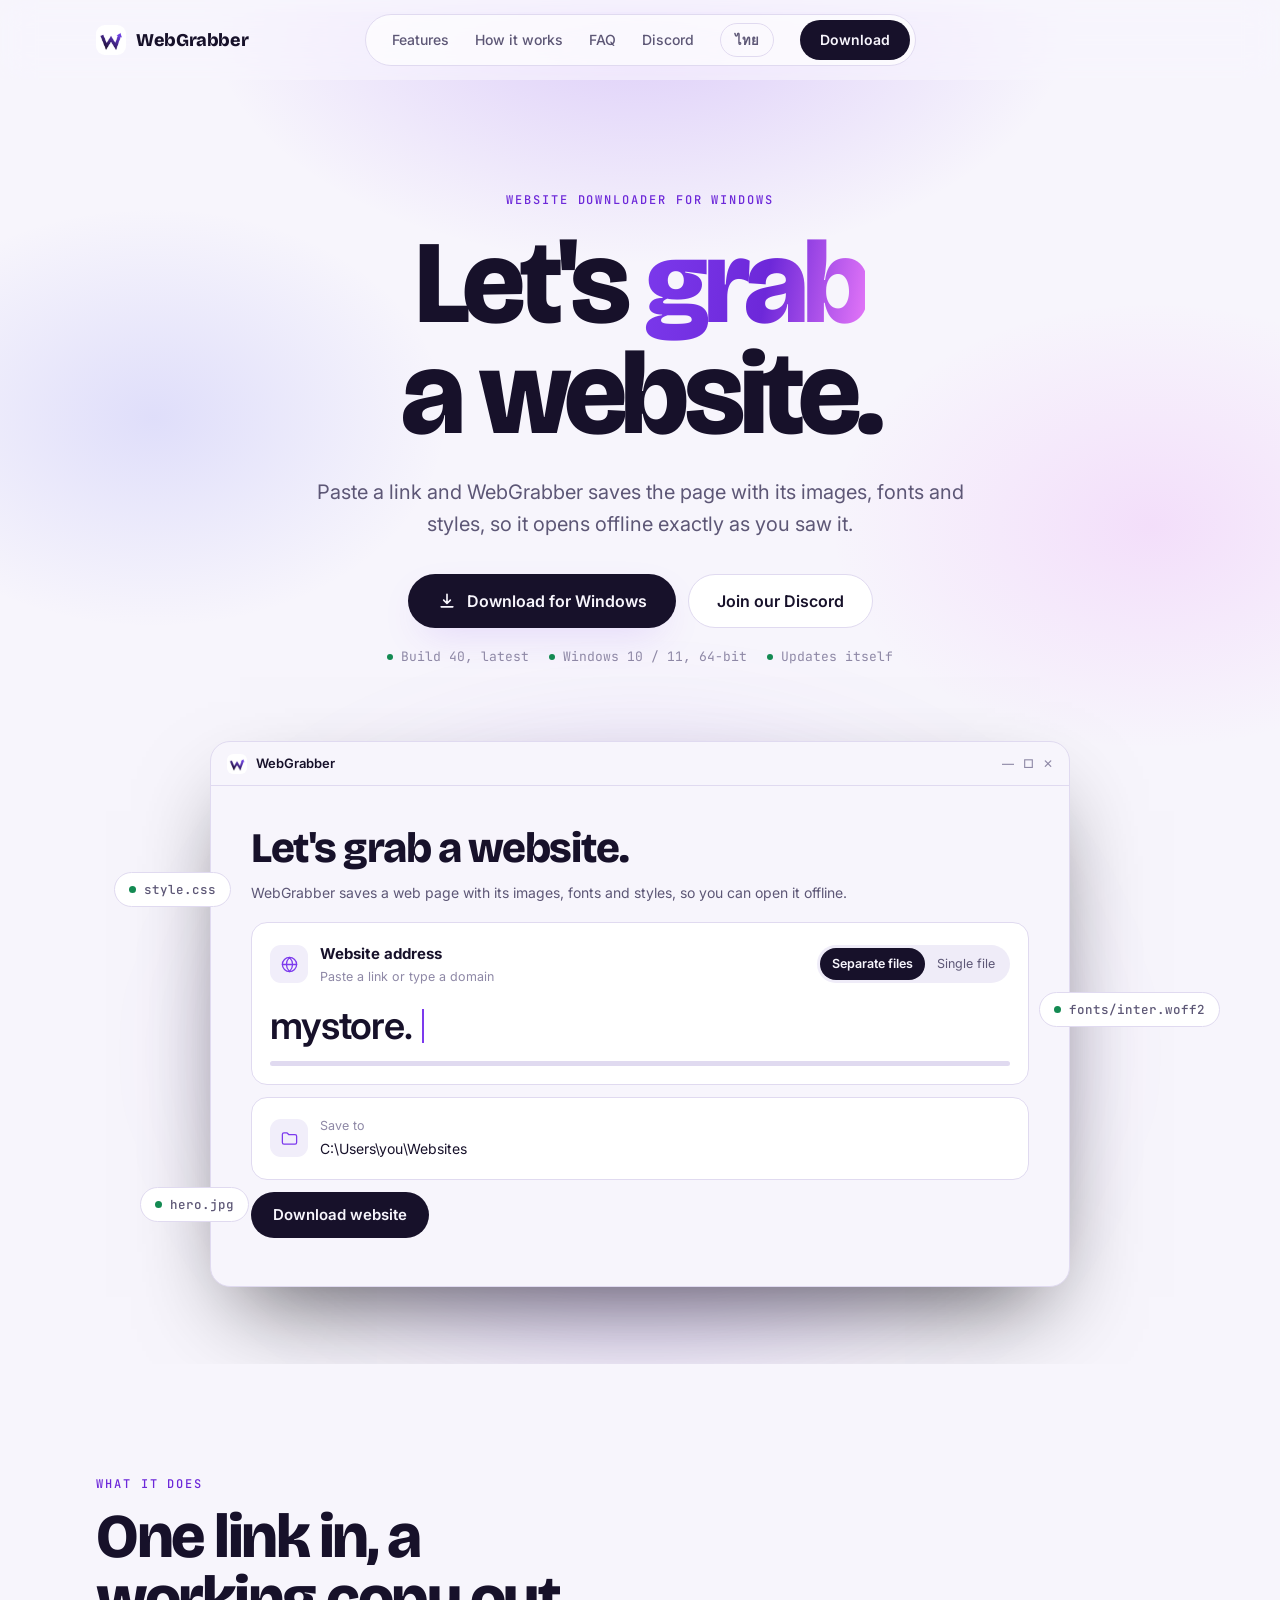
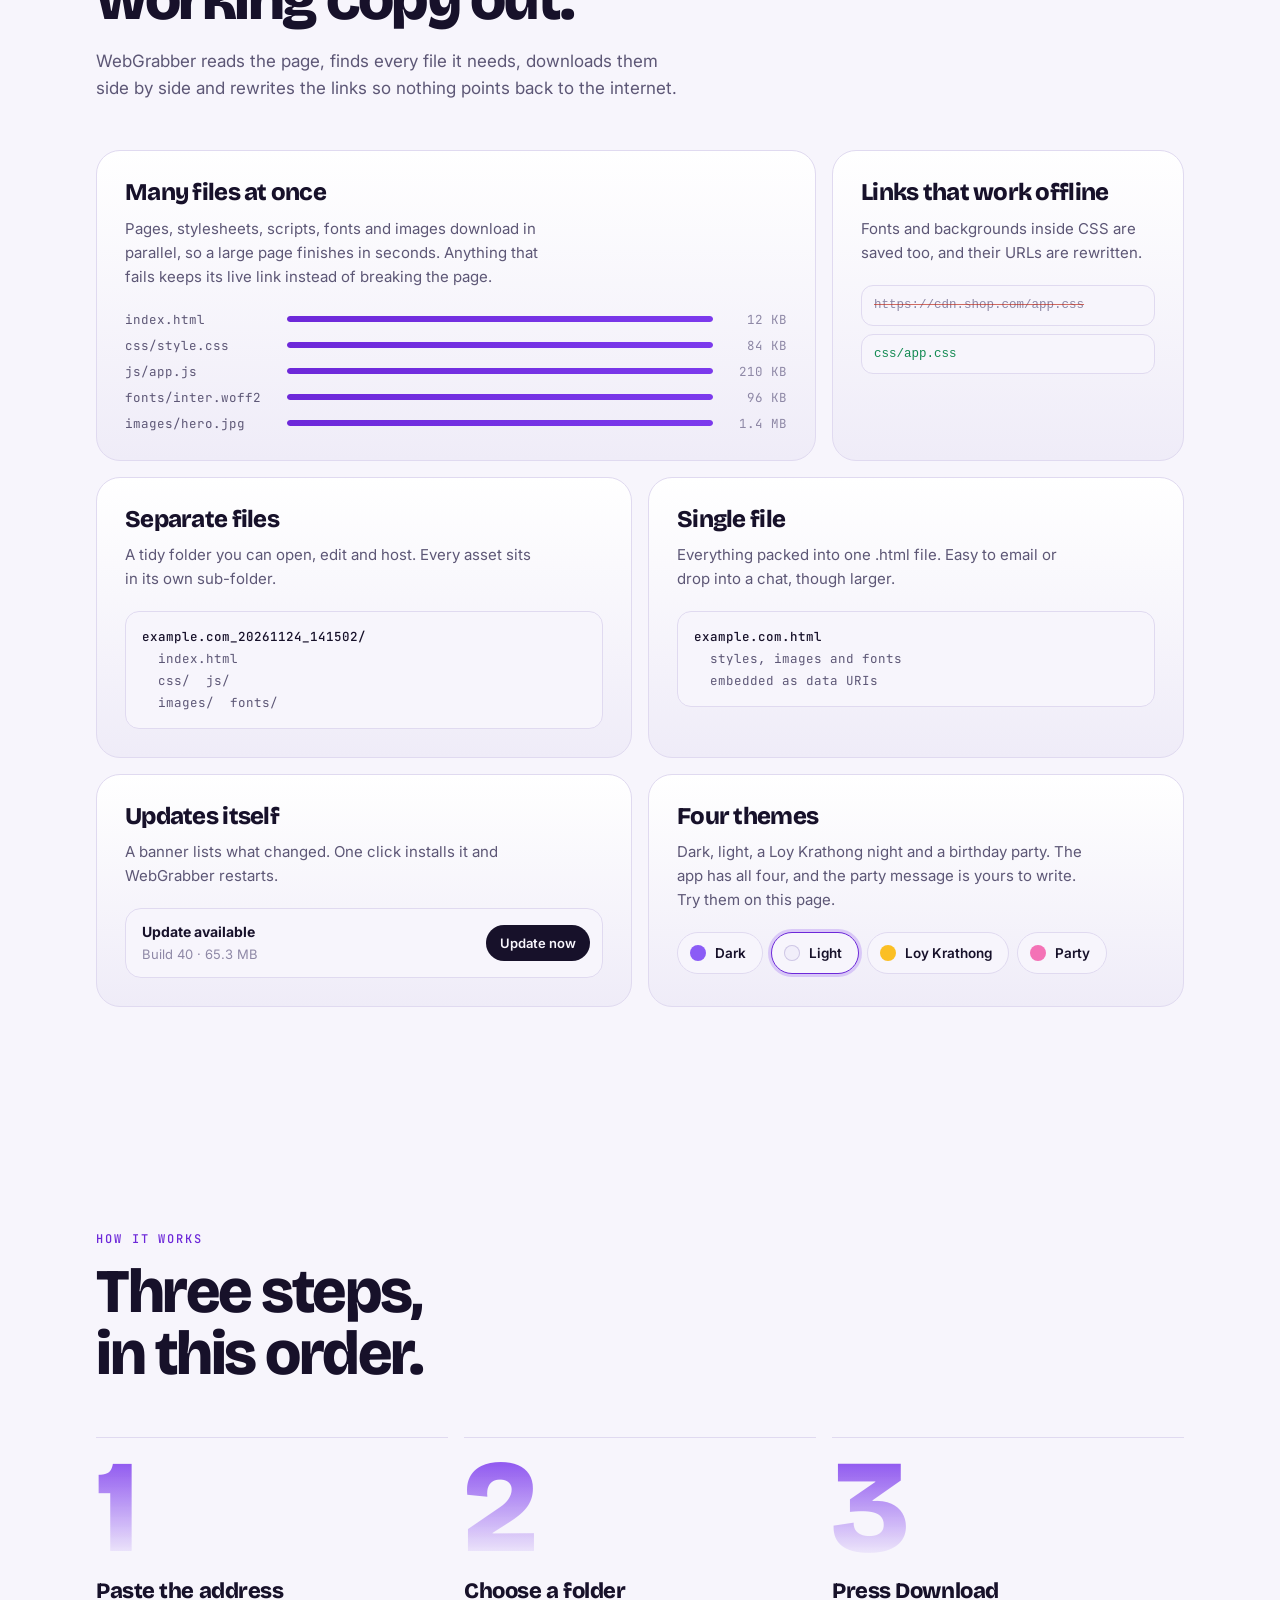
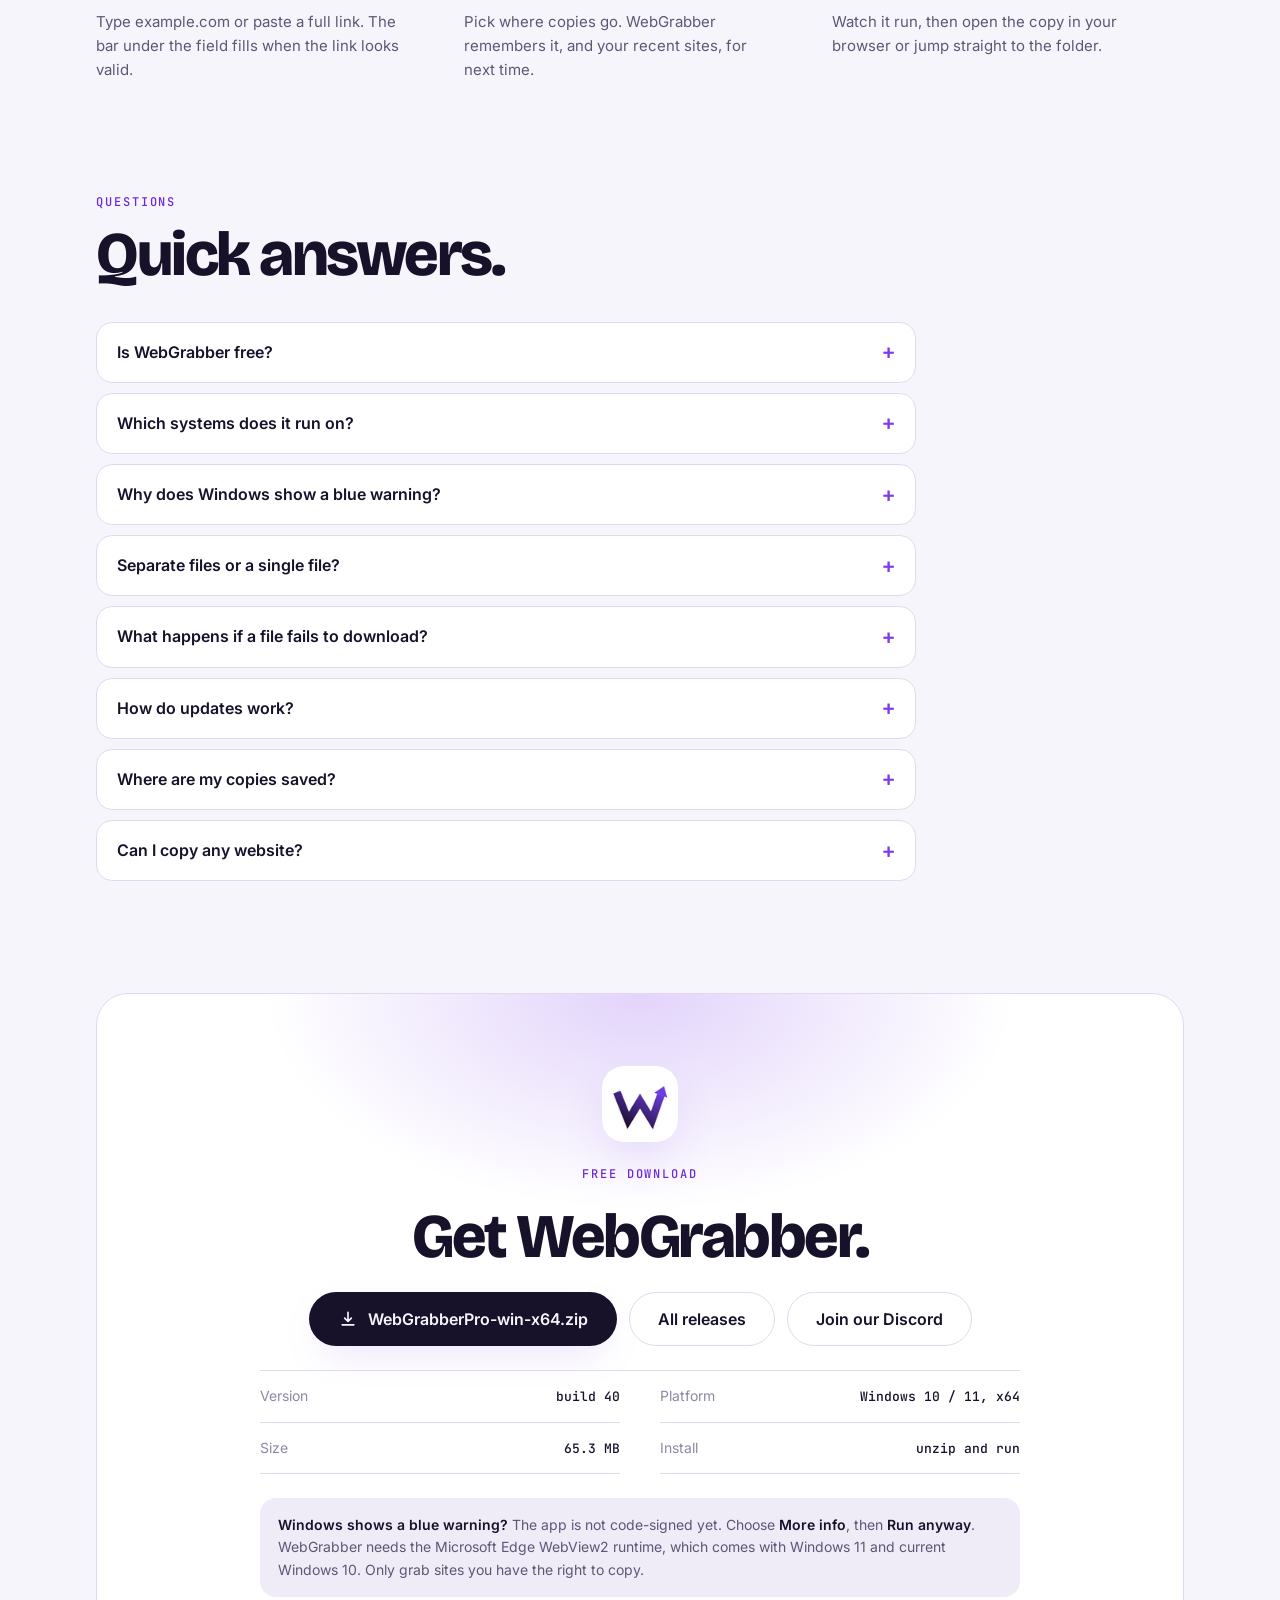
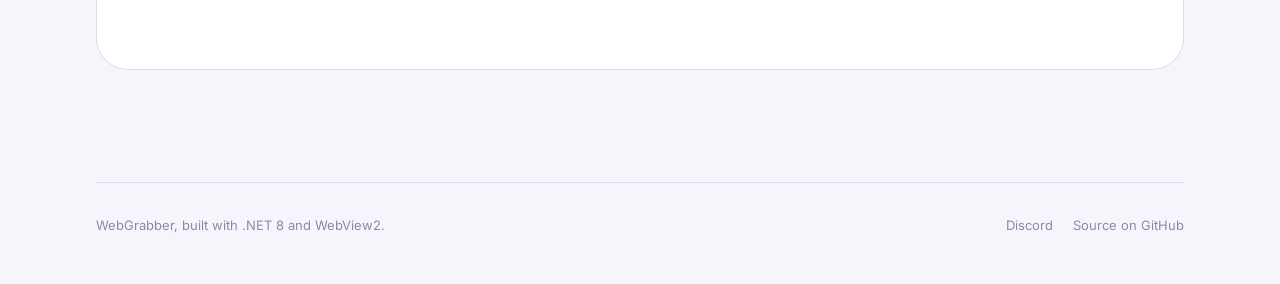
==== commit 4c920e65: "Update print statement from 'Hello' to 'Goodbye'" ====
--- a/docs/index.html
+++ b/docs/index.html
@@ -1,44 +1,20 @@
 <!doctype html>
-<html>
-    <head>
-        <meta charset=utf8>
-        <meta name=viewport content="width=device-width,initial-scale=1,viewport-fit=cover">
-        <style>
-            :root {
-                color-scheme: light;
-                box-sizing: border-box;
-                padding-top: env(safe-area-inset-top,0px);
-                padding-bottom: env(safe-area-inset-bottom,0px)
-            }
-
-            html {
-                scroll-padding-top: env(safe-area-inset-top,0px)
-            }
-
-            body {
-                margin: 0;
-                padding: 0;
-                font: 14px -apple-system,BlinkMacSystemFont,sans-serif;
-                background: #fff;
-                color: #000
-            }
-
-            img {
-                max-width: 100%
-            }
-
-            [hidden]:not([hidden=until-found i]) {
-                display: none!important
-            }
-        </style>
-    </head>
-    <body>
-        <title>index.html</title>
-        <meta name="claude:viewport-fit-sides" content="cover">
-        <link rel="preconnect" href="https://fonts.googleapis.com">
-        <link rel="preconnect" href="https://fonts.gstatic.com" crossorigin>
-        <link rel="stylesheet" href="https://fonts.googleapis.com/css2?family=Bricolage+Grotesque:opsz,wght@12..96,600;12..96,800&family=Inter:wght@400;500;600&family=JetBrains+Mono:wght@400;500&display=swap">
-        <style>
+<html lang="en">
+<head>
+<meta charset="utf-8">
+<meta name="viewport" content="width=device-width,initial-scale=1,viewport-fit=cover">
+<title>WebGrabber - Website downloader for Windows</title>
+<meta name="description" content="Paste a link and WebGrabber saves the page with its images, fonts and styles, so it opens offline exactly as you saw it.">
+<meta name="color-scheme" content="dark light">
+<link rel="preconnect" href="https://fonts.googleapis.com">
+<link rel="preconnect" href="https://fonts.gstatic.com" crossorigin>
+<link rel="stylesheet" href="https://fonts.googleapis.com/css2?family=Bricolage+Grotesque:opsz,wght@12..96,600;12..96,800&family=Inter:wght@400;500;600&family=JetBrains+Mono:wght@400;500&family=Noto+Sans+Thai:wght@400;500;600;700&display=swap">
+<style>
+/* Base rules kept from the first (generated) style block */
+body { margin: 0; padding: 0; padding-bottom: env(safe-area-inset-bottom, 0px); }
+img { max-width: 100%; }
+[hidden]:not([hidden=until-found i]) { display: none !important; }
+
             /* Layout: dark-first, one violet light source (the W logo's glow) behind the hero; a live mock of the app in the first screen; a bento of real features; three true steps; one download panel. */
             :root {
                 --bg: #0c0a12;
@@ -1602,7 +1578,81 @@
                     transition: none;
                 }
             }
-        </style>
+
+/* ---- language switch, FAQ, Thai typography ---- */
+.lang {
+    height: 34px;
+    padding: 0 14px;
+    border-radius: 999px;
+    border: 1px solid var(--line);
+    background: transparent;
+    color: var(--muted);
+    font: 600 13px var(--font);
+    cursor: pointer;
+    transition: color .15s, border-color .15s;
+}
+.lang:hover { color: var(--fg); border-color: var(--accent); }
+
+@media (max-width: 760px) {
+    .nav-links .hide-md { display: none; }
+}
+@media (max-width: 620px) {
+    .nav-links .hide-xs { display: none; }
+}
+@media (max-width: 560px) {
+    .brand span { display: none; }
+}
+
+.faq { margin-top: 36px; display: grid; gap: 10px; max-width: 820px; }
+.faq details {
+    border: 1px solid var(--line);
+    border-radius: 16px;
+    background: var(--panel);
+    transition: border-color .15s;
+}
+.faq details[open] { border-color: var(--accent); }
+.faq summary {
+    list-style: none;
+    cursor: pointer;
+    position: relative;
+    padding: 18px 54px 18px 20px;
+    font: 600 16px/1.45 var(--font);
+}
+.faq summary::-webkit-details-marker { display: none; }
+.faq summary::after {
+    content: "+";
+    position: absolute;
+    right: 20px;
+    top: 50%;
+    transform: translateY(-50%);
+    font: 500 22px var(--mono);
+    color: var(--accent-2);
+}
+.faq details[open] summary::after { content: "\2212"; }
+.faq p {
+    margin: 0;
+    padding: 0 20px 18px;
+    color: var(--muted);
+    font-size: 15px;
+    max-width: 68ch;
+}
+.faq p strong { color: var(--fg); font-weight: 600; }
+
+:root[lang="th"] {
+    --display: "Bricolage Grotesque", "Noto Sans Thai", "Inter", "Segoe UI", system-ui, sans-serif;
+    --font: "Inter", "Noto Sans Thai", "Segoe UI", system-ui, sans-serif;
+}
+:root[lang="th"] :is(h1, h2, h3) { letter-spacing: 0; }
+:root[lang="th"] .hero h1 {
+    max-width: 14ch;
+    font-size: clamp(40px, 8.5vw, 96px);
+    line-height: 1.15;
+}
+:root[lang="th"] h2 { max-width: 20ch; line-height: 1.2; font-size: clamp(30px, 5.2vw, 54px); }
+:root[lang="th"] .eyebrow { letter-spacing: .04em; text-transform: none; }
+</style>
+</head>
+<body>
         <svg width="0" height="0" style="position:absolute" aria-hidden="true">
             <defs>
                 <symbol id="krathong" viewBox="0 0 64 60">
@@ -1637,10 +1687,12 @@
                         <span>WebGrabber</span>
                     </a>
                     <div class="nav-links">
-                        <a class="hide-sm" href="#features">Features</a>
-                        <a class="hide-sm" href="#steps">How it works</a>
+                        <a class="hide-sm" href="#features" data-i18n="nav.features">Features</a>
+                        <a class="hide-sm hide-xs" href="#steps" data-i18n="nav.steps">How it works</a>
+                        <a class="hide-sm hide-md" href="#faq" data-i18n="nav.faq">FAQ</a>
                         <a href="https://discord.com/invite/cwxeXehAFX">Discord</a>
-                        <a class="dl-link" href="https://github.com/b62082826-gif/Web-Cloner/releases/latest/download/WebGrabberPro-win-x64.zip">Download</a>
+                        <button type="button" class="lang" id="langBtn" aria-label="Switch language"></button>
+                        <a class="dl-link" href="https://github.com/b62082826-gif/Web-Cloner/releases/latest/download/WebGrabberPro-win-x64.zip" data-i18n="nav.download">Download</a>
                     </div>
                 </nav>
             </div>
@@ -1728,26 +1780,24 @@
                 </div>
             </div>
             <div class="wrap">
-                <div class="eyebrow">Website downloader for Windows</div>
-                <h1>
-                    Let's <em>grab</em> a website.
-                </h1>
-                <p class="lede">Paste a link and WebGrabber saves the page with its images, fonts and styles, so it opens offline exactly as you saw it.</p>
+                <div class="eyebrow" data-i18n="hero.eyebrow">Website downloader for Windows</div>
+                <h1 data-i18n-html="hero.h1">Let's <em>grab</em> a website.</h1>
+                <p class="lede" data-i18n="hero.lede">Paste a link and WebGrabber saves the page with its images, fonts and styles, so it opens offline exactly as you saw it.</p>
                 <div class="cta">
                     <a class="btn btn-main" href="https://github.com/b62082826-gif/Web-Cloner/releases/latest/download/WebGrabberPro-win-x64.zip">
                         <svg viewBox="0 0 24 24" fill="none" stroke="currentColor" stroke-width="2" stroke-linecap="round" stroke-linejoin="round" aria-hidden="true">
                             <path d="M12 4v11m0 0l-4-4m4 4l4-4"/>
                             <path d="M5 19h14"/>
                         </svg>
-                        Download for Windows
+                        <span data-i18n="hero.download">Download for Windows</span>
       
                     </a>
-                    <a class="btn btn-ghost" href="https://discord.com/invite/cwxeXehAFX">Join our Discord</a>
+                    <a class="btn btn-ghost" href="https://discord.com/invite/cwxeXehAFX" data-i18n="join">Join our Discord</a>
                 </div>
                 <div class="meta">
                     <span id="vMeta">Build 40, latest</span>
-                    <span>Windows 10 / 11, 64-bit</span>
-                    <span>Updates itself</span>
+                    <span data-i18n="meta.os">Windows 10 / 11, 64-bit</span>
+                    <span data-i18n="meta.upd">Updates itself</span>
                 </div>
                 <div class="stage">
                     <div class="chips" aria-hidden="true">
@@ -1840,13 +1890,13 @@
         </header>
         <section id="features">
             <div class="wrap">
-                <div class="eyebrow">What it does</div>
-                <h2>One link in, a working copy out.</h2>
-                <p class="sub-lg">WebGrabber reads the page, finds every file it needs, downloads them side by side and rewrites the links so nothing points back to the internet.</p>
+                <div class="eyebrow" data-i18n="f.eyebrow">What it does</div>
+                <h2 data-i18n="f.h2">One link in, a working copy out.</h2>
+                <p class="sub-lg" data-i18n="f.sub">WebGrabber reads the page, finds every file it needs, downloads them side by side and rewrites the links so nothing points back to the internet.</p>
                 <div class="bento">
                     <div class="b s4">
-                        <h3>Many files at once</h3>
-                        <p>Pages, stylesheets, scripts, fonts and images download in parallel, so a large page finishes in seconds. Anything that fails keeps its live link instead of breaking the page.</p>
+                        <h3 data-i18n="b1.h">Many files at once</h3>
+                        <p data-i18n="b1.p">Pages, stylesheets, scripts, fonts and images download in parallel, so a large page finishes in seconds. Anything that fails keeps its live link instead of breaking the page.</p>
                         <div class="files" aria-hidden="true">
                             <div>
                                 <span>index.html</span>
@@ -1876,35 +1926,31 @@
                         </div>
                     </div>
                     <div class="b s2">
-                        <h3>Links that work offline</h3>
-                        <p>Fonts and backgrounds inside CSS are saved too, and their URLs are rewritten.</p>
+                        <h3 data-i18n="b2.h">Links that work offline</h3>
+                        <p data-i18n="b2.p">Fonts and backgrounds inside CSS are saved too, and their URLs are rewritten.</p>
                         <div class="rewrite" aria-hidden="true">
                             <code class="old">https://cdn.shop.com/app.css</code>
                             <code class="new">css/app.css</code>
                         </div>
                     </div>
                     <div class="b s3">
-                        <h3>Separate files</h3>
-                        <p>A tidy folder you can open, edit and host. Every asset sits in its own sub-folder.</p>
-                        <pre>
-                            <b>example.com_20261124_141502/</b>
-                            index.html
+                        <h3 data-i18n="b3.h">Separate files</h3>
+                        <p data-i18n="b3.p">A tidy folder you can open, edit and host. Every asset sits in its own sub-folder.</p>
+                        <pre><b>example.com_20261124_141502/</b>
+  index.html
   css/  js/
-  images/  fonts/
-                        </pre>
+  images/  fonts/</pre>
                     </div>
                     <div class="b s3">
-                        <h3>Single file</h3>
-                        <p>Everything packed into one .html file. Easy to email or drop into a chat, though larger.</p>
-                        <pre>
-                            <b>example.com.html</b>
-                            styles, images and fonts
-  embedded as data URIs
-                        </pre>
+                        <h3 data-i18n="b4.h">Single file</h3>
+                        <p data-i18n="b4.p">Everything packed into one .html file. Easy to email or drop into a chat, though larger.</p>
+                        <pre><b>example.com.html</b>
+  styles, images and fonts
+  embedded as data URIs</pre>
                     </div>
                     <div class="b s3">
-                        <h3>Updates itself</h3>
-                        <p>A banner lists what changed. One click installs it and WebGrabber restarts.</p>
+                        <h3 data-i18n="b5.h">Updates itself</h3>
+                        <p data-i18n="b5.p">A banner lists what changed. One click installs it and WebGrabber restarts.</p>
                         <div class="banner" aria-hidden="true">
                             <div>
                                 <b>Update available</b>
@@ -1914,44 +1960,61 @@
                         </div>
                     </div>
                     <div class="b s3">
-                        <h3>Four themes</h3>
-                        <p>Dark, light, a Loy Krathong night and a birthday party. The app has all four, and the party message is yours to write. Try them on this page.</p>
+                        <h3 data-i18n="b6.h">Four themes</h3>
+                        <p data-i18n="b6.p">Dark, light, a Loy Krathong night and a birthday party. The app has all four, and the party message is yours to write. Try them on this page.</p>
                         <div class="picks" role="group" aria-label="Page theme">
                             <button type="button" class="pick" data-t="dark">
-                                <i style="background:#8b5cf6"></i>Dark
+                                <i style="background:#8b5cf6"></i><span data-i18n="t.dark">Dark</span>
                             </button>
                             <button type="button" class="pick" data-t="light">
-                                <i style="background:#f1eefa;box-shadow:inset 0 0 0 1px #cfc7e6"></i>Light
+                                <i style="background:#f1eefa;box-shadow:inset 0 0 0 1px #cfc7e6"></i><span data-i18n="t.light">Light</span>
                             </button>
                             <button type="button" class="pick" data-t="loy">
-                                <i style="background:#fbbf24"></i>Loy Krathong
+                                <i style="background:#fbbf24"></i><span data-i18n="t.loy">Loy Krathong</span>
                             </button>
                             <button type="button" class="pick" data-t="party">
-                                <i style="background:#f472b6"></i>Party
+                                <i style="background:#f472b6"></i><span data-i18n="t.party">Party</span>
                             </button>
                         </div>
                     </div>
                 </div>
             </div>
-</ div></ section>
+</div>
+</section>
 <section id="steps">
     <div class="wrap">
-        <div class="eyebrow">How it works</div>
-        <h2>Three steps, in this order.</h2>
+        <div class="eyebrow" data-i18n="s.eyebrow">How it works</div>
+        <h2 data-i18n="s.h2">Three steps, in this order.</h2>
         <ol class="steps">
             <li>
-                <h3>Paste the address</h3>
-                <p>Type example.com or paste a full link. The bar under the field fills when the link looks valid.</p>
+                <h3 data-i18n="s1.h">Paste the address</h3>
+                <p data-i18n="s1.p">Type example.com or paste a full link. The bar under the field fills when the link looks valid.</p>
             </li>
             <li>
-                <h3>Choose a folder</h3>
-                <p>Pick where copies go. WebGrabber remembers it, and your recent sites, for next time.</p>
+                <h3 data-i18n="s2.h">Choose a folder</h3>
+                <p data-i18n="s2.p">Pick where copies go. WebGrabber remembers it, and your recent sites, for next time.</p>
             </li>
             <li>
-                <h3>Press Download</h3>
-                <p>Watch it run, then open the copy in your browser or jump straight to the folder.</p>
+                <h3 data-i18n="s3.h">Press Download</h3>
+                <p data-i18n="s3.p">Watch it run, then open the copy in your browser or jump straight to the folder.</p>
             </li>
         </ol>
+    </div>
+</section>
+<section id="faq" style="padding-top:0">
+    <div class="wrap">
+        <div class="eyebrow" data-i18n="faq.eyebrow">Questions</div>
+        <h2 data-i18n="faq.h2">Quick answers.</h2>
+        <div class="faq">
+            <details><summary data-i18n="faq.q1.q">Is WebGrabber free?</summary><p data-i18n-html="faq.q1.a">Yes. The download is free. Get the latest build from the download section below or from GitHub Releases.</p></details>
+            <details><summary data-i18n="faq.q2.q">Which systems does it run on?</summary><p data-i18n-html="faq.q2.a">Windows 10 and 11, 64-bit. It needs the Microsoft Edge WebView2 runtime, which comes with Windows 11 and current Windows 10.</p></details>
+            <details><summary data-i18n="faq.q3.q">Why does Windows show a blue warning?</summary><p data-i18n-html="faq.q3.a">The app is not code-signed yet, so Windows warns about it. Choose <strong>More info</strong>, then <strong>Run anyway</strong>. If you are unsure, the full source code is on GitHub.</p></details>
+            <details><summary data-i18n="faq.q4.q">Separate files or a single file?</summary><p data-i18n-html="faq.q4.a">Separate files gives you a tidy folder with css, js, images and fonts that you can open, edit and host. A single file packs everything into one .html, which is easier to send but larger.</p></details>
+            <details><summary data-i18n="faq.q5.q">What happens if a file fails to download?</summary><p data-i18n-html="faq.q5.a">That file keeps its original online link, so the page does not break. Everything else is still saved and rewritten for offline use.</p></details>
+            <details><summary data-i18n="faq.q6.q">How do updates work?</summary><p data-i18n-html="faq.q6.a">On start, WebGrabber checks for a newer build. If there is one, a banner lists what changed, and one click installs it and restarts the app.</p></details>
+            <details><summary data-i18n="faq.q7.q">Where are my copies saved?</summary><p data-i18n-html="faq.q7.a">In the folder you choose, and WebGrabber remembers it. Each copy gets its own folder named like example.com_20261124_141502, or a single example.com.html file.</p></details>
+            <details><summary data-i18n="faq.q8.q">Can I copy any website?</summary><p data-i18n-html="faq.q8.a">Only grab sites you have the right to copy. WebGrabber saves what a page loads, but that does not give you permission to reuse it.</p></details>
+        </div>
     </div>
 </section>
 <section id="download" style="padding-top:0">
@@ -1959,8 +2022,8 @@
         <div class="dl">
             <img class="logo-img logo-main" src="[data-uri]" alt="WebGrabber" width="76" height="76">
             <img class="logo-img logo-light" src="[data-uri]" alt="WebGrabber" width="76" height="76">
-            <div class="eyebrow">Free download</div>
-            <h2>Get WebGrabber.</h2>
+            <div class="eyebrow" data-i18n="d.eyebrow">Free download</div>
+            <h2 data-i18n="d.h2">Get WebGrabber.</h2>
             <div class="cta">
                 <a class="btn btn-main" href="https://github.com/b62082826-gif/Web-Cloner/releases/latest/download/WebGrabberPro-win-x64.zip">
                     <svg viewBox="0 0 24 24" fill="none" stroke="currentColor" stroke-width="2" stroke-linecap="round" stroke-linejoin="round" aria-hidden="true">
@@ -1970,39 +2033,37 @@
                     WebGrabberPro-win-x64.zip
         
                 </a>
-                <a class="btn btn-ghost" href="https://github.com/b62082826-gif/Web-Cloner/releases">All releases</a>
-                <a class="btn btn-ghost" href="https://discord.com/invite/cwxeXehAFX">Join our Discord</a>
+                <a class="btn btn-ghost" href="https://github.com/b62082826-gif/Web-Cloner/releases" data-i18n="d.all">All releases</a>
+                <a class="btn btn-ghost" href="https://discord.com/invite/cwxeXehAFX" data-i18n="join">Join our Discord</a>
             </div>
             <div class="kv">
                 <div>
-                    <span>Version</span>
+                    <span data-i18n="kv.ver">Version</span>
                     <b id="vKv">build 40</b>
                 </div>
                 <div>
-                    <span>Platform</span>
-                    <b>Windows 10 / 11, x64</b>
+                    <span data-i18n="kv.plat">Platform</span>
+                    <b data-i18n="kv.os">Windows 10 / 11, x64</b>
                 </div>
                 <div>
-                    <span>Size</span>
+                    <span data-i18n="kv.size">Size</span>
                     <b id="sizeKv">65.3 MB</b>
                 </div>
                 <div>
-                    <span>Install</span>
-                    <b>unzip and run</b>
+                    <span data-i18n="kv.inst">Install</span>
+                    <b data-i18n="kv.run">unzip and run</b>
                 </div>
             </div>
-            <div class="note">
-                <strong>Windows shows a blue warning?</strong> The app is not code-signed yet. Choose <strong>More info</strong>, then <strong>Run anyway</strong>. WebGrabber needs the Microsoft Edge WebView2 runtime, which comes with Windows 11 and current Windows 10. Only grab sites you have the right to copy.
-            </div>
+            <div class="note" data-i18n-html="note"><strong>Windows shows a blue warning?</strong> The app is not code-signed yet. Choose <strong>More info</strong>, then <strong>Run anyway</strong>. WebGrabber needs the Microsoft Edge WebView2 runtime, which comes with Windows 11 and current Windows 10. Only grab sites you have the right to copy.</div>
         </div>
     </div>
 </section>
 <div class="wrap">
     <footer>
-        <span>WebGrabber, built with .NET 8 and WebView2.</span>
+        <span data-i18n="foot.built">WebGrabber, built with .NET 8 and WebView2.</span>
         <span style="display:flex;gap:20px">
             <a href="https://discord.com/invite/cwxeXehAFX">Discord</a>
-            <a href="https://github.com/b62082826-gif/Web-Cloner">Source on GitHub</a>
+            <a href="https://github.com/b62082826-gif/Web-Cloner" data-i18n="foot.src">Source on GitHub</a>
         </span>
     </footer>
 </div>
@@ -2165,13 +2226,157 @@
                 });
                 if (!best)
                     return;
-                document.getElementById("vMeta").textContent = "Build " + best.n + ", latest";
-                document.getElementById("vKv").textContent = "build " + best.n;
-                document.getElementById("sizeKv").textContent = best.size;
-                document.getElementById("bannerSub").textContent = "Build " + best.n + " \u00b7 " + best.size;
+                if (window.wgSetVersion)
+                    window.wgSetVersion(best.n, best.size);
             }).catch(function() {});
         } catch (e) {}
     }
     )();
 </script>
-</ body></ html>
+
+<script>
+/* Thai / English. The app mock in the first screen stays English because the app itself is English. */
+(function() {
+    var TH = {
+    "nav.features": "ฟีเจอร์",
+    "nav.steps": "วิธีใช้",
+    "nav.faq": "ถาม-ตอบ",
+    "nav.download": "ดาวน์โหลด",
+    "hero.eyebrow": "โปรแกรมดาวน์โหลดเว็บไซต์สำหรับ Windows",
+    "hero.h1": "มา<em>เก็บ</em>เว็บไซต์กันเถอะ",
+    "hero.lede": "วางลิงก์เดียว WebGrabber จะบันทึกหน้าเว็บพร้อมรูปภาพ ฟอนต์ และสไตล์ เพื่อให้เปิดดูแบบออฟไลน์ได้เหมือนที่คุณเห็นทุกประการ",
+    "hero.download": "ดาวน์โหลดสำหรับ Windows",
+    "join": "เข้าร่วม Discord ของเรา",
+    "meta.os": "Windows 10 / 11 แบบ 64 บิต",
+    "meta.upd": "อัปเดตตัวเองได้",
+    "f.eyebrow": "มันทำอะไรได้บ้าง",
+    "f.h2": "ใส่ลิงก์เดียว ได้สำเนาที่ใช้งานได้กลับมา",
+    "f.sub": "WebGrabber อ่านหน้าเว็บ หาไฟล์ที่ต้องใช้ทั้งหมด ดาวน์โหลดพร้อมกัน แล้วแก้ลิงก์ให้ไม่ชี้กลับไปยังอินเทอร์เน็ต",
+    "b1.h": "ดาวน์โหลดหลายไฟล์พร้อมกัน",
+    "b1.p": "หน้าเว็บ สไตล์ชีต สคริปต์ ฟอนต์ และรูปภาพดาวน์โหลดแบบขนาน หน้าใหญ่ๆ จึงเสร็จในไม่กี่วินาที ไฟล์ไหนที่โหลดไม่ได้จะคงลิงก์ออนไลน์เดิมไว้ หน้าเว็บจึงไม่พัง",
+    "b2.h": "ลิงก์ที่ใช้งานออฟไลน์ได้",
+    "b2.p": "ฟอนต์และภาพพื้นหลังที่อยู่ใน CSS ก็ถูกบันทึกด้วย และแก้ URL ให้ใหม่",
+    "b3.h": "ไฟล์แยกกัน",
+    "b3.p": "โฟลเดอร์ที่เป็นระเบียบ เปิด แก้ไข และนำไปโฮสต์ได้ ไฟล์แต่ละประเภทอยู่ในโฟลเดอร์ย่อยของตัวเอง",
+    "b4.h": "ไฟล์เดียว",
+    "b4.p": "ทุกอย่างรวมอยู่ในไฟล์ .html ไฟล์เดียว ส่งอีเมลหรือส่งในแชทได้ง่าย แต่ไฟล์จะใหญ่กว่า",
+    "b5.h": "อัปเดตตัวเอง",
+    "b5.p": "แบนเนอร์จะแสดงสิ่งที่เปลี่ยน กดครั้งเดียวก็ติดตั้ง แล้ว WebGrabber จะเริ่มใหม่",
+    "b6.h": "สี่ธีม",
+    "b6.p": "มืด สว่าง คืนลอยกระทง และปาร์ตี้วันเกิด ในแอปมีครบทั้งสี่ธีม และข้อความในธีมปาร์ตี้เขียนเองได้ ลองสลับดูบนหน้านี้ได้เลย",
+    "t.dark": "มืด",
+    "t.light": "สว่าง",
+    "t.loy": "ลอยกระทง",
+    "t.party": "ปาร์ตี้",
+    "s.eyebrow": "วิธีใช้งาน",
+    "s.h2": "สามขั้นตอน ตามลำดับนี้",
+    "s1.h": "วางที่อยู่เว็บ",
+    "s1.p": "พิมพ์ example.com หรือวางลิงก์เต็ม แถบใต้ช่องจะเต็มเมื่อลิงก์ดูถูกต้อง",
+    "s2.h": "เลือกโฟลเดอร์",
+    "s2.p": "เลือกที่เก็บสำเนา WebGrabber จะจำโฟลเดอร์นั้นและเว็บล่าสุดที่คุณใช้ไว้สำหรับครั้งหน้า",
+    "s3.h": "กดดาวน์โหลด",
+    "s3.p": "ดูการทำงาน แล้วเปิดสำเนาในเบราว์เซอร์ หรือไปที่โฟลเดอร์ได้ทันที",
+    "faq.eyebrow": "คำถามที่พบบ่อย",
+    "faq.h2": "ตอบสั้นๆ ที่นี่",
+    "faq.q1.q": "WebGrabber ใช้ฟรีไหม?",
+    "faq.q1.a": "ใช้ฟรี ดาวน์โหลดเวอร์ชันล่าสุดได้จากส่วนดาวน์โหลดด้านล่าง หรือจาก GitHub Releases",
+    "faq.q2.q": "ใช้กับระบบอะไรได้บ้าง?",
+    "faq.q2.a": "Windows 10 และ 11 แบบ 64 บิต ต้องมี Microsoft Edge WebView2 runtime ซึ่งมีมาให้ใน Windows 11 และ Windows 10 ที่อัปเดตล่าสุด",
+    "faq.q3.q": "ทำไม Windows ถึงขึ้นหน้าต่างเตือนสีน้ำเงิน?",
+    "faq.q3.a": "เพราะแอปยังไม่ได้ลงนามโค้ด Windows จึงแสดงคำเตือน ให้เลือก <strong>More info</strong> แล้วกด <strong>Run anyway</strong> ถ้าไม่แน่ใจ ซอร์สโค้ดทั้งหมดดูได้บน GitHub",
+    "faq.q4.q": "เลือกไฟล์แยกหรือไฟล์เดียวดี?",
+    "faq.q4.a": "ไฟล์แยกจะได้โฟลเดอร์ที่เป็นระเบียบ มี css, js, images และ fonts เปิด แก้ไข และนำไปโฮสต์ได้ ส่วนไฟล์เดียวรวมทุกอย่างไว้ใน .html ไฟล์เดียว ส่งต่อง่ายกว่าแต่ไฟล์ใหญ่กว่า",
+    "faq.q5.q": "ถ้าไฟล์ไหนดาวน์โหลดไม่สำเร็จจะเกิดอะไรขึ้น?",
+    "faq.q5.a": "ไฟล์นั้นจะคงลิงก์ออนไลน์เดิมไว้ หน้าเว็บจึงไม่พัง ส่วนไฟล์อื่นยังถูกบันทึกและแก้ลิงก์ให้ใช้ออฟไลน์ได้ตามปกติ",
+    "faq.q6.q": "ระบบอัปเดตทำงานอย่างไร?",
+    "faq.q6.a": "ตอนเปิดโปรแกรม WebGrabber จะเช็กว่ามีเวอร์ชันใหม่ไหม ถ้ามี แบนเนอร์จะแสดงสิ่งที่เปลี่ยน กดครั้งเดียวก็ติดตั้งและเริ่มโปรแกรมใหม่",
+    "faq.q7.q": "สำเนาที่บันทึกอยู่ที่ไหน?",
+    "faq.q7.a": "อยู่ในโฟลเดอร์ที่คุณเลือก และ WebGrabber จะจำไว้ให้ แต่ละสำเนาจะมีโฟลเดอร์ของตัวเอง ตั้งชื่อประมาณ example.com_20261124_141502 หรือเป็นไฟล์ example.com.html ไฟล์เดียว",
+    "faq.q8.q": "คัดลอกเว็บไซต์ไหนก็ได้ใช่ไหม?",
+    "faq.q8.a": "ควรบันทึกเฉพาะเว็บไซต์ที่คุณมีสิทธิ์คัดลอก WebGrabber บันทึกสิ่งที่หน้าเว็บโหลดมา แต่นั่นไม่ได้ให้สิทธิ์คุณนำไปใช้ซ้ำ",
+    "d.eyebrow": "ดาวน์โหลดฟรี",
+    "d.h2": "ดาวน์โหลด WebGrabber",
+    "d.all": "ดูเวอร์ชันทั้งหมด",
+    "kv.ver": "เวอร์ชัน",
+    "kv.plat": "แพลตฟอร์ม",
+    "kv.size": "ขนาด",
+    "kv.inst": "การติดตั้ง",
+    "kv.os": "Windows 10 / 11 แบบ x64",
+    "kv.run": "แตกซิปแล้วรันได้เลย",
+    "note": "<strong>Windows ขึ้นหน้าต่างเตือนสีน้ำเงิน?</strong> แอปยังไม่ได้ลงนามโค้ด ให้เลือก <strong>More info</strong> แล้วกด <strong>Run anyway</strong> WebGrabber ต้องใช้ Microsoft Edge WebView2 runtime ซึ่งมีมาให้ใน Windows 11 และ Windows 10 ที่อัปเดตล่าสุด และควรบันทึกเฉพาะเว็บไซต์ที่คุณมีสิทธิ์คัดลอก",
+    "foot.built": "WebGrabber สร้างด้วย .NET 8 และ WebView2",
+    "foot.src": "ซอร์สโค้ดบน GitHub"
+};
+    var DESC = {
+        en: "Paste a link and WebGrabber saves the page with its images, fonts and styles, so it opens offline exactly as you saw it.",
+        th: "วางลิงก์เดียว WebGrabber จะบันทึกหน้าเว็บพร้อมรูปภาพ ฟอนต์ และสไตล์ เพื่อให้เปิดดูแบบออฟไลน์ได้เหมือนที่คุณเห็นทุกประการ"
+    };
+    var TITLE = {
+        en: "WebGrabber - Website downloader for Windows",
+        th: "WebGrabber - โปรแกรมดาวน์โหลดเว็บไซต์สำหรับ Windows"
+    };
+    var root = document.documentElement;
+    var btn = document.getElementById("langBtn");
+    var nodes = Array.prototype.slice.call(document.querySelectorAll("[data-i18n],[data-i18n-html]"));
+    var EN = {};
+    nodes.forEach(function(el) {
+        var key = el.getAttribute("data-i18n") || el.getAttribute("data-i18n-html");
+        if (!(key in EN))
+            EN[key] = el.hasAttribute("data-i18n-html") ? el.innerHTML.trim() : el.textContent.trim();
+    });
+
+    var ver = { n: 40, size: "65.3 MB" };
+    function el(id) { return document.getElementById(id); }
+    function renderVersion(lang) {
+        var th = lang === "th";
+        el("vMeta").textContent = th ? "บิลด์ " + ver.n + " ล่าสุด" : "Build " + ver.n + ", latest";
+        el("vKv").textContent = th ? "บิลด์ " + ver.n : "build " + ver.n;
+        el("sizeKv").textContent = ver.size;
+        el("bannerSub").textContent = (th ? "บิลด์ " : "Build ") + ver.n + " \u00b7 " + ver.size;
+    }
+
+    var current = "en";
+    function apply(lang) {
+        current = lang;
+        var dict = lang === "th" ? TH : EN;
+        nodes.forEach(function(n) {
+            var isHtml = n.hasAttribute("data-i18n-html");
+            var key = n.getAttribute(isHtml ? "data-i18n-html" : "data-i18n");
+            var v = dict[key];
+            if (v === undefined)
+                return;
+            if (isHtml)
+                n.innerHTML = v;
+            else
+                n.textContent = v;
+        });
+        root.setAttribute("lang", lang);
+        document.title = TITLE[lang];
+        var m = document.querySelector('meta[name="description"]');
+        if (m)
+            m.setAttribute("content", DESC[lang]);
+        btn.textContent = lang === "th" ? "EN" : "ไทย";
+        btn.setAttribute("aria-label", lang === "th" ? "Switch to English" : "เปลี่ยนเป็นภาษาไทย");
+        renderVersion(lang);
+    }
+
+    window.wgSetVersion = function(n, size) {
+        ver.n = n;
+        ver.size = size;
+        renderVersion(current);
+    };
+
+    var saved = null;
+    try { saved = localStorage.getItem("wg-lang"); } catch (e) {}
+    var guess = (navigator.language || "").toLowerCase().indexOf("th") === 0 ? "th" : "en";
+    apply(saved === "th" || saved === "en" ? saved : guess);
+
+    btn.addEventListener("click", function() {
+        var next = current === "th" ? "en" : "th";
+        apply(next);
+        try { localStorage.setItem("wg-lang", next); } catch (e) {}
+    });
+})();
+</script>
+</body>
+</html>
